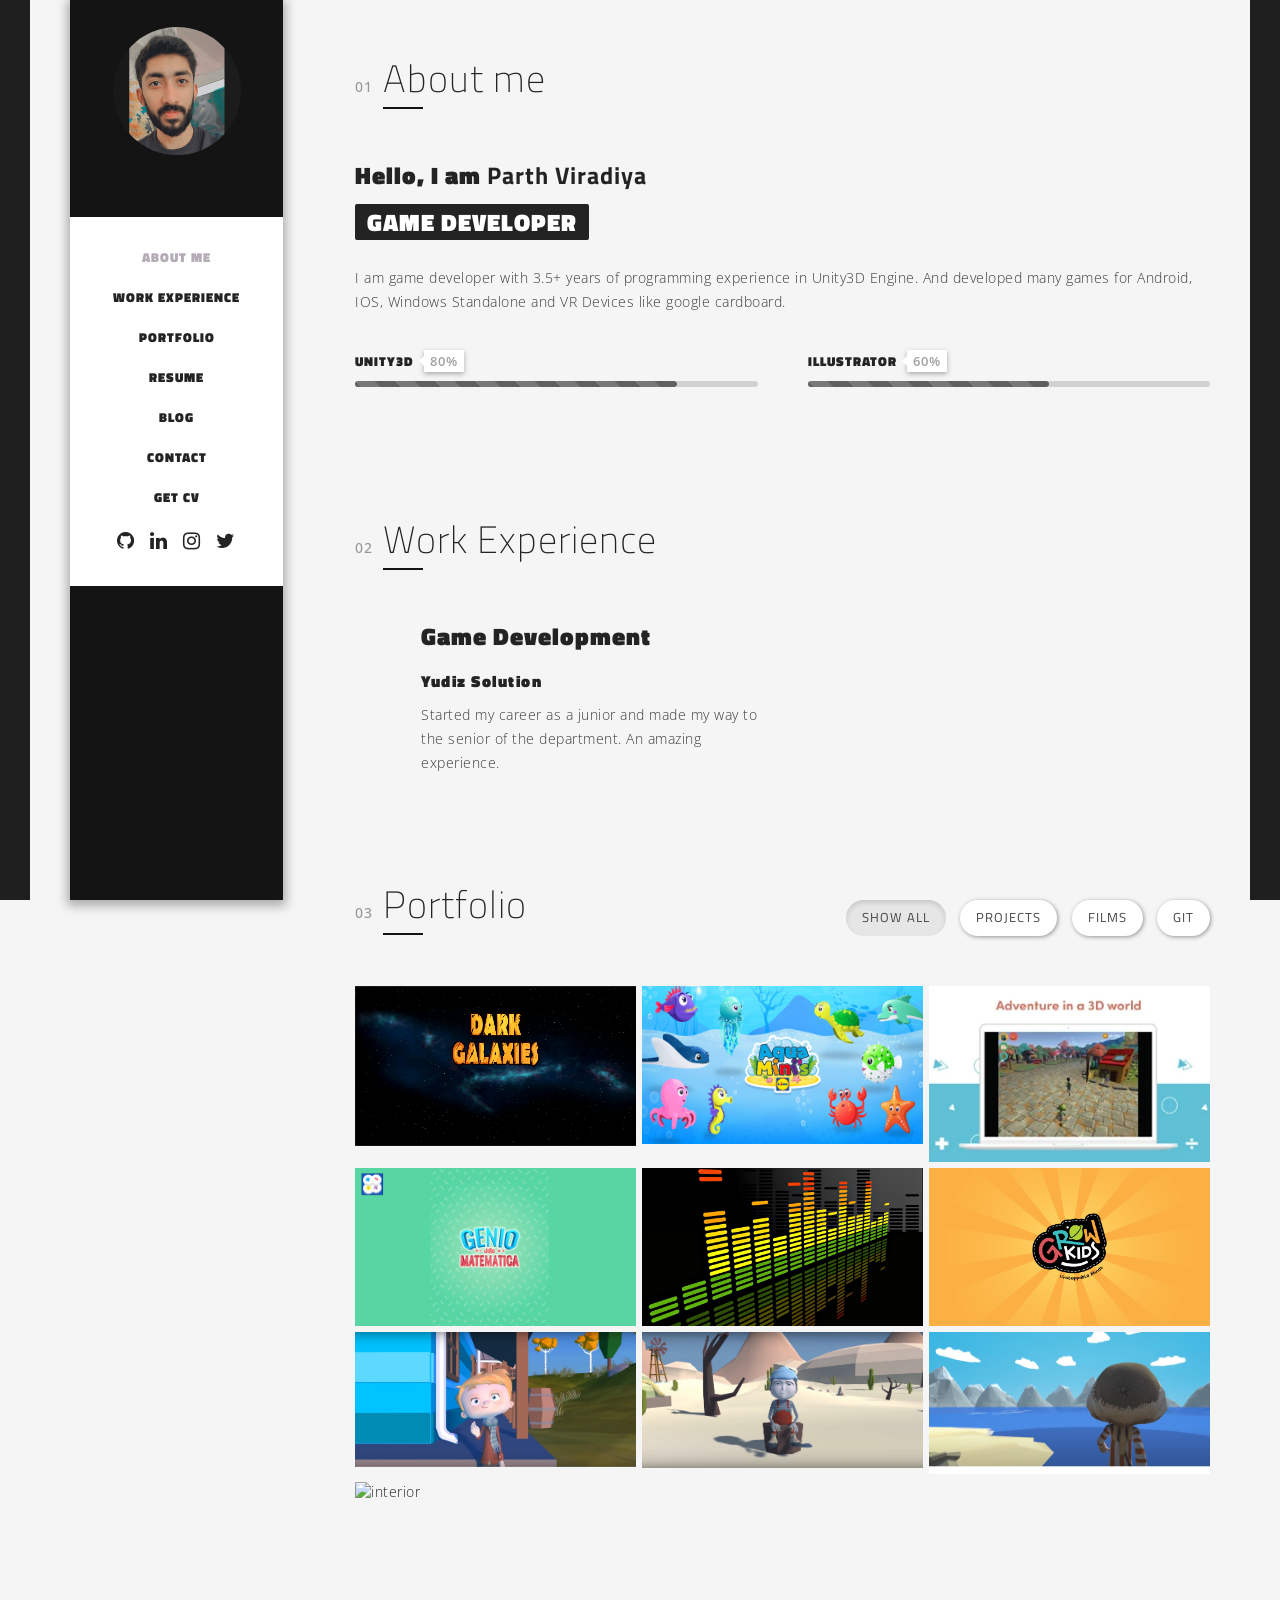
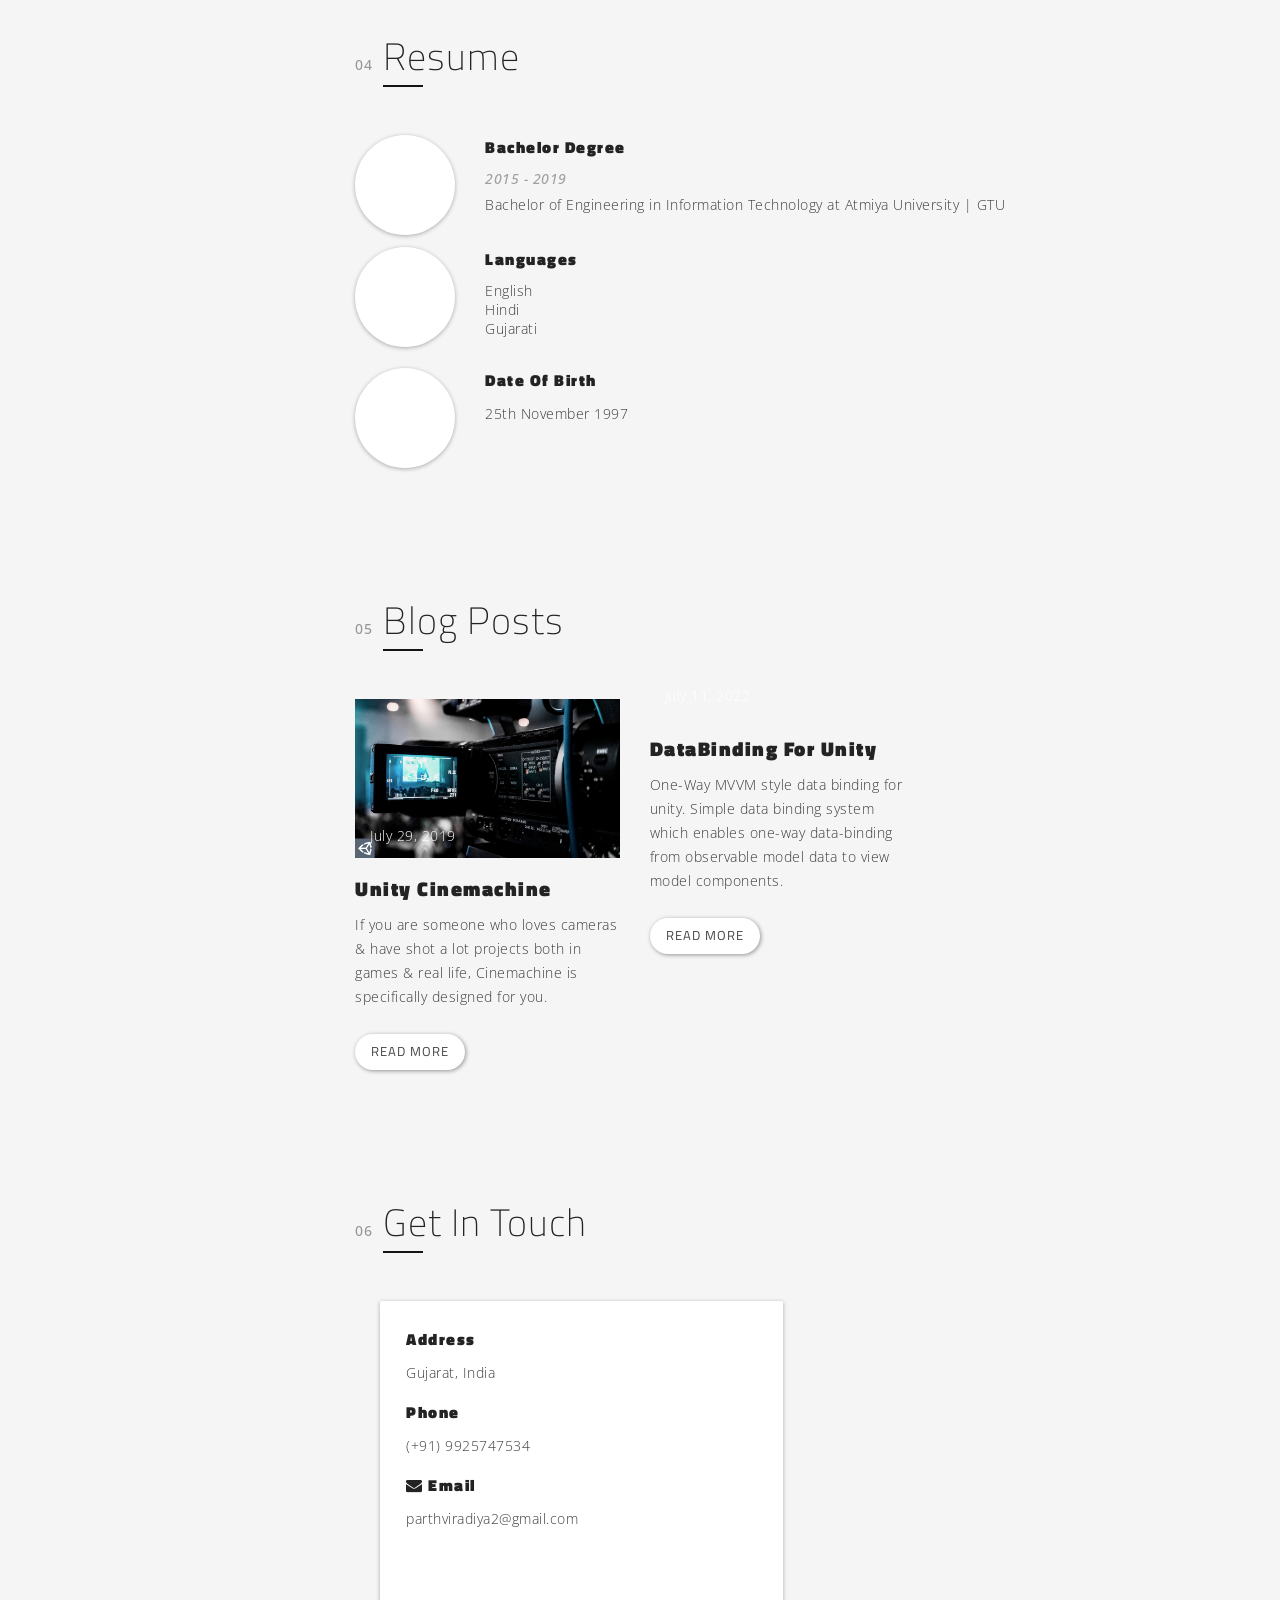
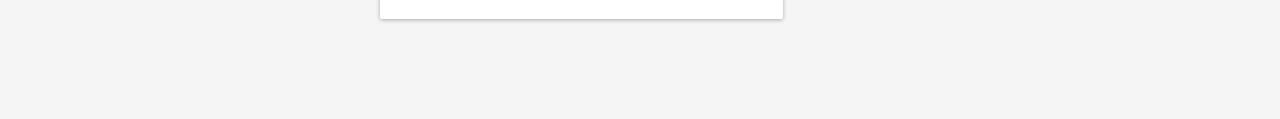
==== index.html @ 9646d876 "Added blog and portfolio" ====
<!DOCTYPE html>
<html lang="en" class="no-js">

<head>
    <meta charset="utf-8">
    <meta name="description" content="">
    <meta name="keywords" content="">
    <meta name="author" content="">
    <meta http-equiv="X-UA-Compatible" content="IE=edge">
    <meta name="viewport" content="width=device-width, initial-scale=1, maximum-scale=1, user-scalable=no">
    <title>Parth Viradiya</title>
    <!-- Favicon -->
    <link rel="shortcut icon" href="images/favicon.png">
    <!-- ##### STYLESHEETS ##### -->
    <!-- Bootstrap -->
    <link href="css/bootstrap.min.css" rel="stylesheet">
    <!-- Owl Carousel -->
    <link href="css/owl.carousel.css" rel="stylesheet">
    <link href="css/owl.theme.default.css" rel="stylesheet">
    <!-- Magnific popup -->
    <link href="css/magnific-popup.min.css" rel="stylesheet">
    <!-- Icons Fonts -->
    <link href="icons-fonts/style.css" rel="stylesheet">
    <!-- Main styles -->
    <link href="css/styles.min.css" rel="stylesheet">
    <!-- Responsive styles -->
    <link href="css/responsive.min.css" rel="stylesheet">
    <!-- Preloader -->
    <link href="css/preloader.min.css" rel="stylesheet">
    <!-- Font Awesome Icons -->
    <!-- <link href="font-awesome/css/font-awesome.min.css" rel="stylesheet"> -->
    <script src="https://kit.fontawesome.com/52221fdb36.js" crossorigin="anonymous"></script>
    <!-- Google Fonts -->
    <link rel="stylesheet" href="https://maxcdn.bootstrapcdn.com/font-awesome/4.6.1/css/font-awesome.min.css">
    <link
        href='https://fonts.googleapis.com/css?family=Titillium+Web:400,200,200italic,300,300italic,400italic,600,600italic,700'
        rel='stylesheet' type='text/css'>
    <link
        href='https://fonts.googleapis.com/css?family=Open+Sans:400,300,300italic,400italic,600,600italic,700,800,700italic'
        rel='stylesheet' type='text/css'>

    <!-- Global site tag (gtag.js) - Google Analytics -->
    <script async src="https://www.googletagmanager.com/gtag/js?id=G-ZW6GBGNZ03"></script>
    <script>
    window.dataLayer = window.dataLayer || [];
    function gtag(){dataLayer.push(arguments);}
    gtag('js', new Date());
    gtag('config', 'G-ZW6GBGNZ03');
    </script>    
</head>

<body>
    <!-- Preloader -->
   <div class="preloader">
        <div class="gooey">
            <span class="dot"></span>
            <div class="dots">
              <span></span>
              <span></span>
              <span></span>
            </div>
        </div>
        <!-- <span class="loader"> -->
            <!-- <span class="loader-inner"></span> -->
        <!-- </span> -->
    </div>
    <!-- end Preloader -->

    <div class="right-br"></div>

    <div class="left-br"></div>

    <!-- <div class="fixed-left-contact"> -->
    <!-- </div>-->
    <!-- Sidebar -->
    <div class="container">
        <div class="row">
            <div class="col-xs-12 col-sm-2 sidebar">
                <div class="col-sm-2 sidebarWrapper">
                    <!-- Avatar -->
                    <img class="user-pic" src="images/resume.jpg" alt="">
                    <div class="signature">
                        <!-- <img class="img-responsive" alt="signature" src="images/signature.png"> -->
                    </div>

                    <!-- Menu -->
                    <div class="menu">
                        <div class="toggle-btn">
                            <span class="lines"></span>
                        </div>
                        <ul class="nav">
                            <li class="active">
                                <a href="#about">About me</a>
                            </li>
                            <li>
                                <a href="#services">Work Experience</a>
                            </li>
                            <li>
                                <a href="#portfolio">Portfolio</a>
                            </li>
                            <li>
                                <a href="#resume">Resume</a>
                            </li>
                            <li>
                                <a href="#blog">Blog</a>
                            </li>
                            <li>
                                <a href="#contact">Contact</a>
                            </li>
                            <li>
                                <a href="files/ParthViradiyaCV.pdf" target="_blank">Get cv</a>
                            </li>
                            <div class="sosialbar signature">
                                <a href="https://github.com/Parthviradiya" target="_blank"><i class="fa fa-github"></i></a>
                                <a href="https://www.linkedin.com/in/parth-viradiya-a70443118"  target="_blank"><i class="fa fa-linkedin"></i></a>
                                <a href="https://www.instagram.com/parth.viradiya"  target="_blank"><i class="fa fa-instagram"></i></a>
                                <a href="https://twitter.com/parthviradiya2"  target="_blank"><i class="fa fa-twitter"></i></a>
                            </div>
                        </ul>
                    </div><!-- end Menu -->
                </div>
            </div>
        </div><!-- end row -->

    </div><!-- end container -->
    <!-- end Sidebar -->

    <!-- About section -->
    <section id="about">
        <div class="about-background">
            <div class="container">
                <div class="row">
                    <div class="col-xs-12 col-sm-9 col-sm-offset-3 aboutWrapper">
                        <!-- Section Title -->
                        <!-- <div class="nav-extra hidden-xs"> -->
                        <!-- Button Contact Modal -->
                        <!-- <a data-target="#callmeModal" data-toggle="modal" href="#" class="btn btn-default"> -->
                        <!-- <span aria-hidden="true" class="icon_phone"></span> -->
                        <!-- </a> -->
                        <!-- Button 'Hire me' -->
                        <!-- <a href="#contact" class="btn btn-info">Hire me now</a> -->
                        <!-- </div> -->
                        <div class="section-title">
                            <h2><span>01</span>About me</h2>
                        </div><!-- end Section Title -->
                        <h1>Hello, I am <strong>Parth Viradiya</strong> <br><span class="bg-color">Game
                                Developer</span></h1>
                        <p>I am game developer with 3.5+ years of programming experience in Unity3D Engine.
                            And developed many games for Android, IOS, Windows Standalone and VR Devices like
                            google
                            cardboard. </p>

                        <div class="skills">
                            <!-- Skill 1 -->
                            <div class="skill-outer">
                                <h4>Unity3D<span>80%</span></h4>
                                <div class="progress progress-striped active">
                                    <div class="progress-bar" role="progressbar" aria-valuenow="100" aria-valuemin="0"
                                        aria-valuemax="100" style="width: 80%;">
                                    </div>
                                </div>
                            </div>
                            <!-- Skill 2 -->
                            <div class="skill-outer">
                                <h4>Illustrator<span>60%</span></h4>
                                <div class="progress progress-striped active">
                                    <div class="progress-bar" role="progressbar" aria-valuenow="90" aria-valuemin="0"
                                        aria-valuemax="100" style="width: 60%;">
                                    </div>
                                </div>
                            </div>
                            <!-- End Skill -->
                        </div>
                    </div>
                </div><!-- end row -->
            </div><!-- end container -->
        </div>
    </section>
    <!-- end About section -->

    <!-- Services section -->
    <section id="services">
        <div class="services-background">
            <div class="container">
                <div class="row">
                    <div class="col-xs-12 col-sm-9 col-sm-offset-3 servicesWrapper">
                        <!-- Section Title -->
                        <div class="section-title">
                            <h2><span>02</span>Work Experience</h2>
                        </div><!-- end Section Title -->
                        <!-- Service box 1 -->
                        <div class="service-box">
                            <div>
                                <a href="#"><i class="fab fa-unity"></i></a>
                            </div>
                            <div>
                                <h1>Game Development</h1>
                                <h3><a href="https://www.yudiz.com/">
                                        <p>Yudiz Solution</p>
                                    </a>
                                </h3>
                                <p>Started my career as a junior and made my way to the senior of the
                                    department. An amazing experience.</p>
                            </div>
                        </div>
                    </div>
                    <!-- end Service box 4 -->
                </div>
            </div><!-- end row -->
        </div><!-- end container -->
        </div>
    </section>
    <!-- end Services section -->

    <!-- Portfolio section -->
    <section id="portfolio">
        <div class="portfolio-background">
            <div class="container">
                <div class="row">
                    <div class="col-xs-12 col-sm-9 col-sm-offset-3 portfolioWrapper">
                        <!-- Section Title -->
                        <div class="section-title">
                            <h2 class="pull-left"><span>03</span>Portfolio</h2>
                            <div class="portfolio-filter pull-right">
                                <ul>
                                    <li class="btn btn-default filter active" data-filter="all">Show All</li>
                                    <li class="btn btn-default filter" data-filter=".projects">Projects</li>
                                    <li class="btn btn-default filter" data-filter=".films">Films</li>
                                    <li class="btn btn-default filter" data-filter=".github">Git</li>
                                </ul>
                            </div>
                        </div><!-- end Section Title -->
                        <div class="row">
                            <div id="mix-container">
                                
                                <!--Darkgalaxies START-->
                                <div class="col-xs-12 col-sm-4 mix projects">
                                    <div class="imageWrapper">
                                        <a class="lightbox" href="#popup-8">
                                            <img src="images/Darkgalaxaies.png" alt=""><!-- Image 2 source -->
                                            <div class="imageHover">
                                                <div>
                                                    <h3>Darkgalaxies</h3>
                                                    <span>WebGL | Multiplayer</span>
                                                </div>
                                            </div>
                                        </a>
                                        <!-- popup content -->
                                        <div id="popup-8" class="mfp-hide popup-box">
                                            <img src="images/Darkgalaxaies.png" alt=""><!-- Image 2 source -->
                                            <div>
                                                <h3>Darkgalaxies</h3>
                                                <p>In the year 2028, after much turmoil and strife humanity finally attained world unity. After an unprecedented age of global rebellion humanity managed to look past the scars of the past and move onto greater things. By the year 2032, humans completed their first space station. It was a huge achievement from every nation on earth who finally realised what could be achieved when everyone worked together in the pursuit of bettering the species. By the year 2036 humanity was now moving beyond the planet earth and sailing the stars.
                                                    Stewards of exploration, humanity soon began to come into contact with several species of life. They learned and traded knowledge and grew even more with the knowledge they had gained from many varied other alien species.
                                                    As the humans ventured further to the outer reaches of space it soon became apparent that they needed to colonise more planets so live and exists beyond the constraints of Earth.
                                                    They soon found out that they were not the only species trying to populate new home worlds and found themselves in conflict with other races.
                                                </p>
                                                    <div class="box">
                                                        <a class="btn btn-default" href="https://darkgalaxies.io/"
                                                            target="_blank">
                                                            <i class="fa-brands fa-html5"></i>
                                                        </a>
                                                    </div>
                                            </div>
                                        </div>
                                        <!-- end popup content -->
                                    </div>
                                </div>
                                <!--Darkgalaxies END-->
                                <!-- Aquamini Start -->
                                <div class="col-xs-12 col-sm-4 mix projects">
                                    <div class="imageWrapper">
                                        <a class="lightbox" href="#popup-1">
                                            <img src="images/Aqyamini.jpg" alt=""><!-- Image 1 source -->
                                            <div class="imageHover">
                                                <div>
                                                    <h3>Lidl Aquamini</h3>
                                                    <span>Android | iOS</span>
                                                </div>
                                            </div>
                                        </a>
                                        <!-- popup content -->
                                        <div id="popup-1" class="mfp-hide popup-box">
                                            <img src="images/Aqyamini.jpg" alt=""><!-- Image 1 source -->
                                            <div>
                                                <h3>Lidl Aquamini</h3>
                                                <p>A fun way to teach children about the cleanliness of our Oceans so
                                                    the Aquatic animals can live freely.</p>
                                                    <div class="box">
                                                        <a class="btn btn-default"  href="https://apps.apple.com/nl/app/lidl-aquamini/id1491468845"
                                                            target="_blank">
                                                            <i class="fab fa-app-store-ios"></i>
                                                        </a>
                                                        <a class="btn btn-default" href="https://play.google.com/store/apps/details?id=com.lidl.aquamini&hl=en_IN"
                                                            target="_blank">
                                                            <i class="fab fa-google-play"></i>
                                                        </a>
                                                    </div>
                                            </div>
                                        </div>
                                        <!-- end popup content -->
                                    </div>
                                </div>
                                <!-- Aquamini End -->
                                <!--Problemscape START-->
                                <div class="col-xs-12 col-sm-4 mix projects">
                                    <div class="imageWrapper">
                                        <a class="lightbox" href="#popup-7">
                                            <img src="images/problemscape.webp" alt=""><!-- Image 2 source -->
                                            <div class="imageHover">
                                                <div>
                                                    <h3>ProblemScape</h3>
                                                    <span>iOS</span>
                                                </div>
                                            </div>
                                        </a>
                                        <!-- popup content -->
                                        <div id="popup-7" class="mfp-hide popup-box">
                                            <img src="images/problemscape.webp" alt=""><!-- Image 2 source -->
                                            <div>
                                                <h3>ProblemScape</h3>
                                                <p>A problem-based learning game that puts a spotlight on applications of algebra and makes math meaningful!
                                                </p>
                                                    <div class="box">
                                                        <a class="btn btn-default" href="https://apps.apple.com/us/app/problemscape/id1456312892"
                                                            target="_blank">
                                                            <i class="fab fa-app-store-ios"></i>
                                                        </a>
                                                        <a class="btn btn-default" href="https://roundedlearning.com"
                                                            target="_blank">
                                                            <i class="fa-solid fa-globe"></i>
                                                        </a>
                                                    </div>
                                            </div>
                                        </div>
                                        <!-- end popup content -->
                                    </div>
                                </div>
                                <!--Problemscape END-->
                                <!--Genio Start-->
                                <div class="col-xs-12 col-sm-4 mix projects">
                                    <div class="imageWrapper">
                                        <a class="lightbox" href="#popup-2">
                                            <img src="images/genio.jpg" alt=""><!-- Image 2 source -->
                                            <div class="imageHover">
                                                <div>
                                                    <h3>Geniodella Matematica</h3>
                                                    <span>Android | iOS</span>
                                                </div>
                                            </div>
                                        </a>
                                        <!-- popup content -->
                                        <div id="popup-2" class="mfp-hide popup-box">
                                            <img src="images/genio.jpg" alt=""><!-- Image 2 source -->
                                            <div>
                                                <h3>Geniodella Matematica</h3>
                                                <p>Test your math skill and accuracy with this game, this game is for
                                                    everyone who would like to train and maintain the basic processes of
                                                    arithmetic.</p>
                                                    <div class="box">

                                                        <a class="btn btn-default" href="https://apps.apple.com/in/app/genio-della-matematica/id1473940638"
                                                            target="_blank">
                                                            <i class="fab fa-app-store-ios"></i>
                                                        </a>
                                                        <a class="btn btn-default" href="https://play.google.com/store/apps/details?id=com.game.dellamatematica"
                                                            target="_blank">
                                                            <i class="fab fa-google-play"></i>
                                                        </a>
                                                    </div>
                                            </div>
                                        </div>
                                        <!-- end popup content -->
                                    </div>
                                </div>
                                <!--Genio End-->
                                
                                <!-- Image 3 -->
                                <div class="col-xs-12 col-sm-4 mix github">
                                    <div class="imageWrapper">
                                        <a class="lightbox" href="#popup-3">
                                            <img src="images/audio.jpg" alt=""><!-- Image 2 source -->
                                            <div class="imageHover">
                                                <div>
                                                    <h3>Audio Manager</h3>
                                                    <span>Unity3d</span>
                                                </div>
                                            </div>
                                        </a>
                                        <!-- popup content -->
                                        <div id="popup-3" class="mfp-hide popup-box">
                                            <img src="images/audio.jpg" alt=""><!-- Image 2 source -->
                                            <div>
                                                <h3>Audio Manager</h3>
                                                <p>A simple AudioManager that helps you to make easy way to manage all the sound and effects in your game.</p>
                                                <div class="box">
                                                <a class="btn btn-default" href="https://github.com/Parthviradiya/AudioManager-Master.git"
                                                            target="_blank">
                                                            <i class="fab fa-github"></i>
                                                        </a>
                                                </div>
                                            </div>
                                        </div>
                                        <!-- end popup content -->
                                    </div>
                                </div>
                                <!--GROW START-->
                                <div class="col-xs-12 col-sm-4 mix projects">
                                    <div class="imageWrapper">
                                        <a class="lightbox" href="#popup-4">
                                            <img src="images/growkids.png" alt=""><!-- Image 2 source -->
                                            <div class="imageHover">
                                                <div>
                                                    <h3>Grow Kids Pre Learning App</h3>
                                                    <span>Android</span>
                                                </div>
                                            </div>
                                        </a>
                                        <!-- popup content -->
                                        <div id="popup-4" class="mfp-hide popup-box">
                                            <img src="images/growkids.png" alt=""><!-- Image 2 source -->
                                            <div>
                                                <h3>Grow Kids Pre Learning App</h3>
                                                <p>Kids little mind are like sponges that are thirsty for knowledge.
                                                     Give them the tools they need to grow. Preschool & Kindergarten learning is useful for kids of all age groups in different region.</p>
                                                    <div class="box">
                                                        <a class="btn btn-default" href="https://play.google.com/store/apps/details?id=com.theingenious.growkids"
                                                            target="_blank">
                                                            <i class="fab fa-google-play"></i>
                                                        </a>
                                                    </div>
                                            </div>
                                        </div>
                                        <!-- end popup content -->
                                    </div>
                                </div>
                                <!--GROW END-->
                                
                                <!--START -->
                                 <!--Film 1-->
                                <div class="col-xs-12 col-sm-4 mix films">
                                    <div class="imageWrapper">
                                        <a class="lightbox" href="#popup-5">
                                            <img src="images/film1.jpg" alt=""><!-- Image 2 source -->
                                            <div class="imageHover">
                                                <div>
                                                    <h3>Nature Short Film</h3>
                                                    <span>Unity | Cinemachine</span>
                                                </div>
                                            </div>
                                        </a>
                                        <!-- popup content -->
                                        <div id="popup-5" class="mfp-hide popup-box">
                                            <img src="images/film1.jpg" alt=""><!-- Image 2 source -->
                                            <div>
                                                <h3>Nature Short Film</h3>
                                                <p>I have created this short flim using unity cinamachine.</p>
                                                    <div class="box">
                                                        <a class="btn btn-default" href="https://youtu.be/Y7n6IX7hChE"
                                                            target="_blank">
                                                            <i class="fab fa-youtube"></i>
                                                        </a>
                                                    </div>
                                            </div>
                                        </div>
                                        <!-- end popup content -->
                                    </div>
                                </div>
                                <!--Film 1 END-->
                                <!--Film 2 START-->
                                <div class="col-xs-12 col-sm-4 mix films">
                                    <div class="imageWrapper">
                                        <a class="lightbox" href="#popup-6">
                                            <img src="images/film2.jpg" alt=""><!-- Image 2 source -->
                                            <div class="imageHover">
                                                <div>
                                                    <h3>Desert Short Film</h3>
                                                    <span>Unity | Cinemachine</span>
                                                </div>
                                            </div>
                                        </a>
                                        <!-- popup content -->
                                        <div id="popup-6" class="mfp-hide popup-box">
                                            <img src="images/film2.jpg" alt=""><!-- Image 2 source -->
                                            <div>
                                                <h3>Desert Short Film</h3>
                                                <p>I have created this short flim using unity cinamachine.</p>
                                                    <div class="box">
                                                        <a class="btn btn-default" href="https://youtu.be/i_HEkorMywQ"
                                                            target="_blank">
                                                            <i class="fab fa-youtube"></i>
                                                        </a>
                                                    </div>
                                            </div>
                                        </div>
                                        <!-- end popup content -->
                                    </div>
                                </div>
                                <!--Film 2 END-->
                                
                                <!--Film 3 START-->
                                <div class="col-xs-12 col-sm-4 mix films">
                                    <div class="imageWrapper">
                                        <a class="lightbox" href="#popup-9">
                                            <img src="images/thumbnail.png" alt=""><!-- Image 2 source -->
                                            <div class="imageHover">
                                                <div>
                                                    <h3>Beach Short Film</h3>
                                                    <span>Unity | Cinemachine</span>
                                                </div>
                                            </div>
                                        </a>
                                        <!-- popup content -->
                                        <div id="popup-9" class="mfp-hide popup-box">
                                            <img src="images/thumbnail.png" alt=""><!-- Image 2 source -->
                                            <div>
                                                <h3>Beach Short Film</h3>
                                                <p>I have created this short flim using unity cinamachine.</p>
                                                    <div class="box">
                                                        <a class="btn btn-default" href="https://www.youtube.com/watch?v=Yf__PEaSRLc"
                                                            target="_blank">
                                                            <i class="fab fa-youtube"></i>
                                                        </a>
                                                    </div>
                                            </div>
                                        </div>
                                        <!-- end popup content -->
                                    </div>
                                </div>
                                <!--Film 3 END-->
                                <!--Film 4 START-->
                                <div class="col-xs-12 col-sm-4 mix films">
                                    <div class="imageWrapper">
                                        <a class="lightbox" href="#popup-11">
                                            <img src="https://i3.ytimg.com/vi/yMK_HxHjpkU/maxresdefault.jpg" alt="interior">
                                            <div class="imageHover">
                                                <div>
                                                    <h3>INTERIOR LIGHTING</h3>
                                                    <span>Unity3D | lighting | Cinemachine</span>
                                                </div>
                                            </div>
                                        </a>
                                        <!-- popup content -->
                                        <div id="popup-11" class="mfp-hide popup-box">
                                            <img src="https://i3.ytimg.com/vi/yMK_HxHjpkU/maxresdefault.jpg" alt="interior">
                                            <div>
                                                <h3>INTERIOR LIGHTING</h3>
                                                <p>Turn horrable interior scene into realistic using lightmaping in Unity3D</p>
                                                    <div class="box">
                                                        <a class="btn btn-default" href="https://youtu.be/yMK_HxHjpkU"
                                                            target="_blank">
                                                            <i class="fab fa-youtube"></i>
                                                        </a>
                                                    </div>
                                            </div>
                                        </div>
                                        <!-- end popup content -->
                                    </div>
                                </div>
                                <!--Film 4 END-->
                                <!--LUDO AR 4 START-->
                                <div class="col-xs-12 col-sm-4 mix projects">
                                    <div class="imageWrapper">
                                        <a class="lightbox" href="#popup-10">
                                            <img src="https://images.unsplash.com/photo-1626379953822-baec19c3accd?ixlib=rb-1.2.1&ixid=MnwxMjA3fDB8MHxwaG90by1wYWdlfHx8fGVufDB8fHx8&auto=format&fit=crop&w=1470&q=80" alt=""><!-- Image 2 source -->
                                            <div class="imageHover">
                                                <div>
                                                    <h3>Ludo AR</h3>
                                                    <span>AR | Multiplayer</span>
                                                </div>
                                            </div>
                                        </a>
                                        <!-- popup content -->
                                        <div id="popup-10" class="mfp-hide popup-box">
                                            <img src="https://images.unsplash.com/photo-1626379953822-baec19c3accd?ixlib=rb-1.2.1&ixid=MnwxMjA3fDB8MHxwaG90by1wYWdlfHx8fGVufDB8fHx8&auto=format&fit=crop&w=1470&q=80" alt=""><!-- Image 2 source -->
                                            <div>
                                                <h3>Ludo AR</h3>
                                                <p>This is a multiplayer AR game, you can play this game with maximum four players.</p>
                                                    <div class="box">
                                                        <a class="btn btn-default" href="https://drive.google.com/file/d/1zY9gGU1FdkW8jTj2ViqwWDsUX0jX1-zL/preview" width="640" height="480" allow="autoplay"
                                                            target="_blank">
                                                            <i class="fab fa-youtube"></i>
                                                        </a>
                                                    </div>
                                            </div>
                                        </div>
                                        <!-- end popup content -->
                                    </div>
                                </div>
                                <!--LUDO AR END-->
                                <!--Data Bind 4 START-->
                                <div class="col-xs-12 col-sm-4 mix github">
                                    <div class="imageWrapper">
                                        <a class="lightbox" href="#popup-13">
                                            <img src="https://images.unsplash.com/photo-1531403009284-440f080d1e12?ixlib=rb-1.2.1&ixid=MnwxMjA3fDB8MHxwaG90by1wYWdlfHx8fGVufDB8fHx8&auto=format&fit=crop&w=1470&q=80" alt=""><!-- Image 2 source -->
                                            <div class="imageHover">
                                                <div>
                                                    <h3>DataBinding For Unity</h3>
                                                    <span>Unity</span>
                                                </div>
                                            </div>
                                        </a>
                                        <!-- popup content -->
                                        <div id="popup-13" class="mfp-hide popup-box">
                                            <img src="https://images.unsplash.com/photo-1531403009284-440f080d1e12?ixlib=rb-1.2.1&ixid=MnwxMjA3fDB8MHxwaG90by1wYWdlfHx8fGVufDB8fHx8&auto=format&fit=crop&w=1470&q=80" alt=""><!-- Image 2 source -->
                                            <div>
                                                <h3>DataBinding For Unity</h3>
                                                <p>One-Way MVVM style data binding for unity. Simple data binding system which enables one-way data-binding from observable model data to view model components.</p>
                                                    <div class="box">
                                                        <a class="btn btn-default" href="https://github.com/Parthviradiya/DataBindingForUnity" width="640" height="480" allow="autoplay"
                                                            target="_blank">
                                                            <i class="fab fa-github"></i>
                                                        </a>
                                                    </div>
                                            </div>
                                        </div>
                                        <!-- end popup content -->
                                    </div>
                                </div>
                                <!--Data Bind END-->
                            </div>
                        </div>
                    </div>
                </div>
            </div>
        </div><!-- end Inner row -->
        </div>
        </div><!-- end row -->
        </div><!-- end container -->
        </div>
    </section>
    <!-- end Portfolio section -->

    <!-- Resume section -->
    <section id="resume">
        <div class="resume-background">
            <div class="container">
                <div class="row">
                    <div class="col-xs-12 col-sm-9 col-sm-offset-3 resumeWrapper">
                        <!-- Section Title -->
                        <div class="section-title">
                            <h2><span>04</span>Resume</h2>
                        </div><!-- end Section Title -->
                        <!-- Resume box 1 -->
                        <div class="resume-box">
                            <div>
                                <i class="fas fa-university"></i>
                            </div>
                            <div>
                                <h3>Bachelor Degree</h3>
                                <span>2015 - 2019</span>
                                <p>Bachelor of Engineering in Information Technology at Atmiya University | GTU</p>
                            </div>
                        </div>
                        <div class="resume-box">
                            <div>
                                <i class="fas fa-language"></i>
                            </div>
                            <div>
                                <h3>Languages</h3>
                                <ul>
                                    <li>English</li>
                                    <li>Hindi</li>
                                    <li>Gujarati</li>
                                </ul>
                            </div>
                        </div>
                        <div class="resume-box">
                            <div>
                                <i class="fas fa-birthday-cake"></i>
                            </div>
                            <div>
                                <h3>Date Of Birth</h3>
                                <p>25th November 1997</p>
                            </div>
                        </div>
                        <!-- end Resume box -->
                    </div>
                </div><!-- end row -->
            </div><!-- end container -->
        </div>
    </section>
    <!-- end Resume section -->

    <!-- Blog section -->
    <section id="blog">
        <div class="blog-background">
            <div class="container">
                <div class="row">
                    <div class="col-xs-12 col-sm-9 col-sm-offset-3 blogWrapper">
                        <!-- Section Title -->
                        <div class="section-title">
                            <h2><span>05</span>Blog Posts</h2>
                        </div><!-- end Section Title -->
                        <div class="blog-post row">
                            <!-- Blog Post 1 -->
                            <div class="col-sm-4">
                                <div class="blog-img">
                                    <img src="images/blog1.png" alt="">
                                    <span class="card-title post-ver-date"><span class="icon_calendar"
                                            aria-hidden="true"></span> July 29, 2019</span>
                                </div>
                                <div class="blog-dis">
                                    <h3>Unity Cinemachine</h3>
                                    <p>If you are someone who loves cameras & have shot a lot projects both in games &
                                        real life, Cinemachine is specifically
                                        designed for you.</p>
                                    <a class="btn btn-default"
                                        href="https://blog.yudiz.com/unity-cinemachine-a-complete-self-guide/"
                                        target="_blank">Read More
                                    </a>
                                </div>
                            </div>
                            <!-- end Blog Post 1 -->
                            <!-- Start Blog Post 2 -->
                            <div class="col-sm-4">
                                <div class="blog-img">
                                    <img src="https://images.unsplash.com/photo-1504164996022-09080787b6b3?ixlib=rb-1.2.1&ixid=MnwxMjA3fDB8MHxwaG90by1wYWdlfHx8fGVufDB8fHx8&auto=format&fit=crop&w=1470&q=80" alt="">
                                    <span class="card-title post-ver-date"><span class="icon_calendar"
                                            aria-hidden="true"></span> July 11, 2022</span>
                                </div>
                                <div class="blog-dis">
                                    <h3>DataBinding For Unity</h3>
                                    <p>One-Way MVVM style data binding for unity. Simple data binding system which enables one-way data-binding from observable model data to view model components.</p>
                                    <a class="btn btn-default"
                                        href="https://parthviradiya.blogspot.com/2022/07/data-binding-for-unity.html"
                                        target="_blank">Read More
                                    </a>
                                </div>
                            </div>
                            <!-- end Blog Post 2 -->
                        </div>
                    </div><!-- end row -->
                </div><!-- end container -->
            </div>
    </section>
    <!-- end Blog section -->


    <!-- Contact section -->
    <section id="contact">
        <div class="contact-background">
            <div class="container">
                <div class="row">
                    <div class="col-xs-12 col-sm-9 col-sm-offset-3 contactWrapper">
                        <!-- Section Title -->
                        <div class="section-title">
                            <h2><span>06</span>Get In Touch</h2>
                        </div><!-- end Section Title -->
                        <div class="row">
                            <div class="col-xs-12 col-sm-6 contact-info">
                                <div class="widget">
                                    <ul>
                                        <li>
                                            <h3><span class="fas fa-map-marker-alt" aria-hidden="true"></span> Address
                                            </h3>
                                            <p>Gujarat, India </p>
                                        </li>
                                        <li>
                                            <h3><span class="fas fa-phone-alt" aria-hidden="true"></span> Phone
                                            </h3>
                                            <p>(+91) 9925747534</p>
                                        </li>
                                        <li>
                                            <h3><span class="fa fa-envelope" aria-hidden="true"></span> Email</h3>
                                            <p>parthviradiya2@gmail.com</p>
                                        </li>
                                    </ul>
                                </div>
                            </div>
                        </div><!-- end Inner row -->
                    </div>
                </div><!-- end row -->
            </div><!-- end container -->
        </div>
    </section>
    <div class="contact-background"></div>
    <!-- end Contact section -->

    <!-- Footer -->
    <!-- <footer class="copyright">
        <div class="container">
            <div class="row">
                <div class="col-xs-12 col-sm-9 col-sm-offset-3 footer-background">
                    <div class="row">
                        <div class="col-sm-6 text-left">
                            Copyright &copy; Parth Viradiya
                        </div>
                        <div class="col-sm-6 text-right">
                           
                        </div>
                    </div>

                </div>
            </div>
        </div>
    </footer> -->
    <!-- end Footer -->



    <!-- ##### JAVASCRIPTS ##### -->
    <!-- jQuery Library -->
    <script src="js/jquery.min.js"></script>
    <!-- Bootstrap js -->
    <script src="js/bootstrap.min.js"></script>
    <!-- Retina Graphics -->
    <script src="js/retina.min.js"></script>
    <!-- Magnific popup -->
    <script src="js/jquery.magnific-popup.min.js"></script>
    <!-- Theme Plugins -->
    <script src="js/theme-plugins.min.js"></script>
    <!-- Custom Scripts -->
    <script src="js/scripts.min.js"></script>
</body>

</html>
---- css/styles.min.css ----
body {
    background-color: #f5f5f5;
}
h1, h2 {
    letter-spacing: 1px;
}
h3, h4 {
    margin: 0 0 10px;
}
a{
	color:#232323;
}
a:hover{
	color:#969494;
}
.btn:focus, .btn:active:focus, .btn.active:focus, .btn.focus, .btn.focus:active, .btn.active.focus {
    outline: none;
    outline-offset: 0px;
}
.btn {
    border-radius: 50px;
    font-family: Titillium Web;
}
.widget{
    background: #fff none repeat scroll 0 0;
    border-radius: 2px;
    box-shadow: 0 1px 4px rgba(0, 0, 0, 0.3);
    min-height: 318px;
    padding: 26px;
}

.nav-extra {
    float: right;
}

.greynum {
    color: rgba(0, 0, 0, 0.36);
    float: left;
    line-height: 28px
}
.sidebarWrapper {
	background: #141414;
	text-align: center;
	height: 100%;
}
.toggle-btn {
    background: #141414 none repeat scroll 0 0;
    text-align: center;
}
.submit-style:focus, .toggle-btn:focus, a, a:focus, a:hover {
    outline: 0 none;
}
.blog-post::after, .lines::after, .lines::before, .skill-outer h4 span::before, .testimonial-content h4 span::before {
    content: "";
}
.footer-background, .imageHover, .popup-box h3, .sidebarWrapper, .social-media, .toggle-btn {
    text-align: center;
}
body {
    color: #3c3c3c;
    font: 300 14px open sans,sans-serif;
    letter-spacing: 0.5px;
    overflow-x: hidden;
}
h1, h2, h3, h4, h5 {
    color: #232323;
	font-family: 'Titillium Web', sans-serif;
}
h1 {
    font: 900 24px/36px "Titillium Web",serif;
    margin: 0 0 15px;
}
h2 {
    font: 200 38px "Titillium Web",serif;
}
h3 {
    font: 900 16px "Titillium Web",serif;
    letter-spacing: 1.5px;
}
.portfolio-filter ul li, .sidebar .nav li, h4 {
    letter-spacing: 1px;
    text-transform: uppercase;
}
h4 {
    font: 900 13px "Titillium Web",serif;
}
p {
    line-height: 24px;
    margin: 0;
}
a, a:focus, a:hover {
    text-decoration: none;
}
.row, li, ul {
    margin: 0;
    padding: 0;
}
li {
    list-style-type: none;
}
.section-title {
    margin-bottom: 50px;
}
.section-title h2::after {
   background: #141414 none repeat scroll 0 0;
    content: "";
    display: table;
    height: 2px;
    left: 28px;
    position: absolute;
    width: 40px;
}
.section-title span {
    color: #969696;
    font: 500 14px open sans,sans-serif;
    padding-right: 10px;
}
.sidebar {
    padding: 0;
    position: relative;
    top: 0;
}
.sidebarWrapper {
    box-shadow: 0 3px 10px 3px rgba(0, 0, 0, 0.3);
    color: #fff;
    padding: 27px 0 0;
}

.user-pic {
    border-radius: 140px;
    width: 60%;
}
.sidebar .nav {
    padding: 20px 30px;
	background: #fff none repeat scroll 0 0;
    padding: 20px 30px;
}
.toggle-btn {
    cursor: pointer;
    height: 60px;
    line-height: 60px;
    margin: 0;
    width: 100%;
    z-index: 998;
}
.fixed {
    box-shadow: 0 3px 10px 3px rgba(0, 0, 0, 0.3);
    left: 30px;
    position: fixed;
    right: 30px;
    top: 0;
    width: auto;
}
.lines, .lines::after, .lines::before {
    background: #fff none repeat scroll 0 0;
    display: inline-block;
    height: 2px;
    width: 20px;
}
.lines {
    margin: 0;
    padding: 0;
    position: relative;
    vertical-align: middle;
}
.lines::after, .lines::before {
    left: 0;
    position: absolute;
    transition: all 0.2s linear 0s;
}
.sidebar .nav li a, .social-media ul li a {
    transition: all 0.1s linear 0s;
}
.lines::before {
    top: 5px;
}
.lines::after {
    top: -5px;
}
.toggle-close .lines {
    background: rgba(0, 0, 0, 0) none repeat scroll 0 0;
}
.toggle-close .lines::after, .toggle-close .lines::before {
    top: 0;
    transform-origin: 50% 50% 0;
}
.toggle-close .lines::before {
    transform: rotate3d(0, 0, 1, 45deg);
}
.toggle-close .lines::after {
    transform: rotate3d(0, 0, 1, -45deg);
}
.sidebar .nav li {
    font: 900 13px "Titillium Web",serif;
    padding: 10px 0;
}
.sidebar .nav li a {
    background: rgba(0, 0, 0, 0) none repeat scroll 0 0;
    color: #232323;
    display: inline-block;
    padding: 0;
    transition: all 0.1s linear 0s;
}
.sidebar .nav li a:hover, .sidebar .nav li.active a {
    color: #b4abb6;
    opacity: unset;
}

.about-background {
    margin-bottom: -50px;
    padding: 25px 0 0;
}
.aboutWrapper {
    padding: 0;
}
.signature {
    text-align: center;
	padding: 50px 0 12px;
}
.signature .img-responsive {
    margin: auto;
}
.skills {
    margin-top: 37px;
    width: 100%;
}
.skill-outer {
    margin-bottom: 50px;
}

.skill-outer h4 span {
    background: #fff none repeat scroll 0 0;
    box-shadow: 0 2px 5px rgba(0, 0, 0, 0.3);
    color: #a0a0a0;
    font: 600 13px open sans,sans-serif;
    margin-left: 10px;
    padding: 2px 6px;
    position: relative;
}
.skill-outer h4 span::before {
    right: 100%;
	top: 50%;
	border: solid transparent;
	content: " ";
	height: 0;
	width: 0;
	position: absolute;
	pointer-events: none;
	border-color: rgba(136, 183, 213, 0);
	border-right-color: #fff;
	border-width: 5px;
	margin-top: -5px;
}
.imageWrapper, .progress-bar {
    position: relative;
}
.progress, .progress-bar {
    box-shadow: none;
    height: 6px;
}
.progress {
    background: #d2d2d2 none repeat scroll 0 0;
    border-radius: 15px;
    margin: 0;
}
.progress-bar {
    background: #606060 none repeat scroll 0 0;
}
.services-background {
    margin-bottom: -30px;
    padding: 100px 0 0;
}
.servicesWrapper {
    padding: 0;
}
.service-box {
    margin-bottom: 30px;
}
.service-box div:first-child {
    float: left;
    width: 36px;
}
.service-box i {
    font-size: 36px;
}
.service-box div:last-child {
    padding-left: 66px;
}
.portfolio-background {
    padding: 100px 0 0;
}
.portfolio-background .section-title {
	display: inline-table;
	width: 100%;
}
.portfolio-background .section-title h2 {
    margin: 0;
}
.portfolioWrapper {
    padding: 0;
}
.portfolioWrapper img {
    width: 100%;
	transition: all 300ms ease-in-out 0s;
}
.portfolioWrapper .imageHover:hover {
    transform: scale(1.1);
    z-index: 999;
}
.portfolio-filter {
    margin-top: 25px;
}
.portfolio-filter ul li {
    display: inline-block;
    transition: all 0.1s linear 0s;
}
.imageHover span, .resume-box span {
    font-style: italic;
}
.portfolio-filter ul li:hover {
    border-color: #141414;
    cursor: pointer;
}
.portfolio-filter ul li.active {
    border-color: #141414;
}
#mix-container {
    margin: -3px;
}
#mix-container .mix {
    display: none;
    padding: 3px;
}
.imageHover, .imageHover div {
    position: absolute;
    width: 100%;
}
.imageHover {
    background: rgba(0, 0, 0, 0.756) none repeat scroll 0 0;
    color: #fff;
    height: 100%;
    left: 0;
    opacity: 0;
    top: 0;
    transition: all 0.3s ease-out 0s;
    visibility: hidden;
}

.imageHover div {
    top: 50%;
    transform: translate(0px, -50%);
}
.imageHover h3 {
    color: #fff;
}
.imageWrapper:hover .imageHover {
    opacity: 1;
    visibility: visible;
}
button.mfp-close {
    background: rgba(0, 0, 0, 0.5) none repeat scroll 0 0;
    color: #fff !important;
    height: 60px;
    line-height: 60px;
    opacity: 1;
    transition: all 0.1s linear 0s;
    width: 60px;
}
.blog-post a, .submit-style {
    letter-spacing: 1px;
    text-transform: uppercase;
    transition: all 0.1s linear 0s;
}
button.mfp-close:hover {
    background: rgba(0, 0, 0, 0.7) none repeat scroll 0 0;
    opacity: 1;
}
.popup-box {
    background: #fff none repeat scroll 0 0;
    margin: 0 auto;
    max-width: 640px;
    position: relative;
    width: auto;
}
.popup-box div {
    padding: 30px;
}
.popup-box img {
    width: 100%;
}
.popup-box a{
    margin: 5px auto 10px auto;
    text-align: center;
    width: 80px;
    height: 50px;
}
.popup-box i{
    text-align: center;
    font-size:30px;
    margin: 5px;
}
.box{
    text-align: center;
    padding: 0;
    margin: 0;
    height: 100px;
    margin-top: 20px;
    word-spacing: 10px;
    overflow: hidden;
}
.resume-background {
    padding: 100px 0 0;
}
.resumeWrapper {
    padding: 0;
}
.resume-box {
    margin-bottom: 30px;
}
.resume-box:last-child {
    margin: 0;
}
.resume-box div:first-child {
    background: #fff none repeat scroll 0 0;
    border-radius: 50%;
    box-shadow: 0 1px 4px rgba(0, 0, 0, 0.3);
    color: #606060;
    float: left;
    font-size: 29px;
    height: 100px;
    line-height: 100px;
    text-align: center;
    width: 100px;
}
.resume-box div:last-child {
    padding-left: 130px;
}
.resume-box span {
    color: #a0a0a0;
    display: block;
    font-weight: 500;
    padding-bottom: 5px;
}
.blog-background {
    padding: 100px 0 0;
}
.blogWrapper {
    padding: 0;
}
.blog-img {
    position: relative;
}
.post-ver-date {
    bottom: 13px;
    color: #fff;
    left: 15px;
    position: absolute;
    z-index: 9999;
}
.blog-dis > h3 {
    margin: 15px 0 9px;
}
.blog-post.row, .copyright .row {
    margin-left: -15px !important;
    margin-right: -15px !important;
}
.blog-post {
    margin-bottom: 50px;
}
.blog-post:last-child {
    margin: 0;
}
.blog-post img {
    width: 100%;
}
.blog-post h3 {
    font-size: 20px;
}
.blog-post a {
    margin-top: 25px;
    transition: all 0.1s linear 0s;
}
.blog-post a:focus, .blog-post a:hover {
    border-color: #141414;
}
.testimonial-background {
    padding: 100px 0 0;
}
.testimonialWrapper {
    padding: 0;
}

.testimonial-author {
    margin: 0 0 20px;
    overflow: hidden;
    width: 100%;
}
.testimonial-content p {
    font-style: italic;
}
.testimonial-content h4 {
    margin: 10px 0 0;
}
.testimonial {
    margin: 0 0 30px;
    padding-right: 30px;
}
.testimonial .testimonial_photo {
    border-radius: 50%;
    float: left;
    height: 70px;
    margin: 0;
    width: 70px;
}
.testimonial .testimonial_content {
    background-color: rgb(255, 255, 255);
    border: 1px solid rgb(232, 232, 232);
    border-radius: 23px;
    padding: 13px 19px 15px 60px;
    position: relative;
}
.testimonial .testimonial_content p {
    margin: 9px 0;
}
.testimonial .testimonial_content_inner::before {
    color: rgb(170, 170, 170);
    content: "“";
    font-size: 82px;
    left: 21px;
    position: absolute;
    top: -12px;
}
.testimonial .testimonial_author {
    padding: 22px 0 0 13px;
}
.testimonial h3.testimonial_name {
    font-size: 22px;
    font-weight: 600;
    letter-spacing: 0;
    line-height: 20px;
    margin: 17px 0 0;
}
.testimonial .testimonial_position {
    font-size: 11px;
    margin: -1px 0 0;
}
.testimonial h3.testimonial_name, .testimonial .testimonial_position {
    margin-left: 81px;
}
.testimonial .testimonial_content::after, .testimonial .testimonial_content::before {
    border: medium solid rgba(0, 0, 0, 0);
    content: " ";
    height: 0;
    pointer-events: none;
    position: absolute;
    top: 100%;
    width: 0;
}
.testimonial .testimonial_content::after {
    border-style: solid;
    border-top: 8px solid rgb(255, 255, 255);
    border-width: 8px;
    content: "";
    left: 37px;
    position: absolute;
}
.testimonial .testimonial_content::before {
    border-style: solid;
    border-top: 10px solid rgb(232, 232, 232);
    border-width: 10px;
    content: "";
    left: 35px;
    position: absolute;
}

.submit-style, .testimonial-box .owl-theme .owl-nav {
    margin-top: 30px;
}
.testimonial-content h4 span::before {
    background: #d2d2d2 none repeat scroll 0 0;
    height: 1px;
    left: 0;
    position: absolute;
    top: 50%;
    width: 10px;
}
.testimonial-box .owl-theme .owl-dots .owl-dot span {
    background: rgba(0, 0, 0, 0) none repeat scroll 0 0;
    border: 1px solid #141414;
    margin: 0 7px;
}
.owl-theme .owl-dots .owl-dot.active span, .owl-theme .owl-dots .owl-dot:hover span, .submit-style {
    background: #141414 none repeat scroll 0 0;
}
.contact-background {
    padding: 100px 0 0;
}
.contact-form, .contact-info, .contactWrapper {
    padding: 0;
}
.input-style input, .text-style textarea {
    background: transparent none repeat scroll 0 0;
    color: #3c3c3c;
    outline: 0 none;
    padding: 11px 0;
    width: 100%;
}
.input-style div {
    margin-bottom: 20px;
}
#submit {
    margin: 15px 0 3px;
}
textarea {
    height: 120px;
}
:-moz-placeholder {
    color: #3c3c3c;
    letter-spacing: 0.5px;
}
*::-moz-placeholder {
    color: #3c3c3c;
    letter-spacing: 0.5px;
}
.submit-style {
    border: medium none;
    border-radius: 20px;
    color: #fff;
    display: inline-block;
    font: italic 900 13px "Titillium Web",serif;
    padding: 10px 25px;
    transition: all 0.1s linear 0s;
}
.submit-style:hover {
    background: #323232 none repeat scroll 0 0;
}
#error, #success {
    display: none;
    margin-top: 50px;
}
#success {
    color: #419873;
}
#error {
    color: red;
}
.google-maps {
    margin: 51px 0 0;
}
.contact-info ul li {
    margin-bottom: 15px;
}
/* .footer-background {
    
} */
.footer-background ul {
    margin-top: 30px;
}
.footer-background ul li {
    display: inline-block;
}
.footer-background ul li a {
    background: #141414 none repeat scroll 0 0;
    border-radius: 20px;
    color: #fff;
    display: inline-block;
    font: italic 900 13px "Titillium Web",serif;
    letter-spacing: 1px;
    padding: 10px 25px;
    text-transform: uppercase;
    transition: all 0.1s linear 0s;
}
.footer-background ul li a:focus, .footer-background ul li a:hover {
    background: #323232 none repeat scroll 0 0;
}

.top-br, .left-br, .bottom-br, .right-br {
    background: rgb(31, 31, 31) none repeat scroll 0 0;
    position: fixed;
    z-index: 9;
}
.right-br {
    height: 100%;
    right: 0;
    top: 0;
    width: 30px;
}

.left-br {
    height: 100%;
    left: 0;
    top: 0;
    width: 30px;
}
.fixed-left-contact {
    height: 100%;
    left: 0;
    position: fixed;
    width: 30px;
    z-index: 100;
}
.fixed-left-contact p {
    left: -46px;
    letter-spacing: 2px;
    position: absolute;
    top: 50%;
    transform: rotate(-90deg);
}
.fixed-right-socials {
	bottom: 0;
	position: fixed;
	right: 3px;
	top: 13%;
	z-index: 9;
}
.fixed-right-socials ul {
    list-style: outside none none;
    padding: 0;
}
.fixed-right-socials li {
    margin: 9px 0;
}
.bg-color {
    background: #232323 none repeat scroll 0 0;
    border-radius: 2px;
    color: #fff;
    font-weight: unset;
    line-height: 58px;
    padding: 0 12px;
    position: relative;
    text-transform: uppercase;
}

.copyright {   
    font-size: 13px;
    padding: 30px 0;
}
.red {
    color: #f00;
    display: inline-block;
    padding: 0 4px;
}
.sosialbar {
    font-size: 20px;
    word-spacing: 10px;
    color:white;
    margin-right: auto;
    margin-left: auto;
    padding-top: 10px;
}

textarea:focus, textarea.form-control:focus, input.form-control:focus, input[type="text"]:focus, input[type="password"]:focus, input[type="email"]:focus, input[type="number"]:focus, .form-control[type="text"]:focus, .form-control[type="password"]:focus, .form-control[type="email"]:focus, .form-control[type="tel"]:focus, .form-control[contenteditable]:focus {
    box-shadow: 0 -2px 0 #141414 inset;
}
---- css/responsive.min.css ----
@media only screen and (min-width: 768px) {
.sidebarWrapper {
    position: fixed;
}
.toggle-btn {
    position: absolute;
    visibility: hidden;
}
.toggle-placeholder {
    display: none;
}
.service-box, .skill-outer {
    float: left;
    width: 50%;
}
.service-box:nth-child(2n+1), .skill-outer:nth-child(2n) {
    padding-left: 25px;
}
.service-box:nth-child(2n), .skill-outer:nth-child(2n+1) {
    padding-right: 25px;
}
.portfolio-filter ul li {
    margin-right: 10px;
}
.footer-background ul li:last-child, .portfolio-filter ul li:last-child {
    margin: 0;
}
.contact-form {
    padding: 0 25px 0 0;
}
.contact-info {
    padding: 0 0 0 25px;
}
.footer-background ul li {
    margin-right: 20px;
}
}
@media only screen and (min-width: 1600px) {
.aboutWrapper, .blogWrapper, .contactWrapper, .footer-background, .portfolioWrapper, .resumeWrapper, .servicesWrapper, .testimonialWrapper {
    margin-left: 30%;
    width: 70%;
}
}
@media only screen and (min-width: 1920px) {
.aboutWrapper, .blogWrapper, .contactWrapper, .footer-background, .portfolioWrapper, .resumeWrapper, .servicesWrapper, .testimonialWrapper {
    margin-left: 35%;
    width: 65%;
}
}
@media only screen and (max-width: 767px) {
body {
    background-color: #fff;
}
.fixed-left-contact, .fixed-right-socials, .right-br, .left-br {
    display: none;
}
.container {
    padding: 0 30px;
}
.menu {
    position: relative;
}
.nav {
    background: #141414 none repeat scroll 0 0;
    box-shadow: 0 3px 10px 3px rgba(0, 0, 0, 0.3);
    left: 0;
    opacity: 0;
    position: absolute;
    top: 60px;
    transform: translateY(-10px);
    transition: all 0.3s ease-out 0s;
    visibility: hidden;
    width: 100%;
    z-index: 997;
}
.show-nav {
    opacity: 1;
    transform: translateY(0px);
    visibility: visible;
}
.stickyNav {
    left: 30px;
    position: fixed;
    right: 30px;
    width: auto;
}
.about-background, .services-background, .skill-outer:last-child {
    margin: 0;
}
.skill-outer {
    margin-bottom: 30px;
    width: 100%;
}
.service-box {
    width: 100%;
}
.service-box:last-child {
    margin: 0;
}
.portfolio-filter ul {
    margin: -10px 0;
}
.portfolio-filter ul li {
    margin: 10px 20px 10px 0;
}
.blog-post div:last-child {
    padding: 30px 0 0;
}
.contact-form {
    margin-bottom: 50px;
}
.footer-background ul {
    margin: 20px 0 -10px;
}
.footer-background ul li {
    padding: 10px;
}
}
---- css/preloader.min.css ----
.preloader {
  background: #fff none repeat scroll 0 0;
  height: 100%;
  left: 0;
  position: fixed;
  text-align: center;
  top: 0;
  width: 100%;
  z-index: 999;

}
.loader {
  animation: 2.3s ease 0s normal none infinite running cssload-loader;
  border: 3px solid #fff;
  border-radius: 50px;
  display: block;
  height: 40px;
  margin: 0 auto;
  position: relative;
  top: 50%;
  transform: translate(0px, -50%);
  width: 40px;
}
.loader-inner {
  animation: 2.3s ease-in 0s normal none infinite running cssload-loader-inner;
  background-color: #fff;
  display: inline-block;
  vertical-align: top;
  border-radius: 50px;
  width: 100%;
}
.loaded .preloader {
  opacity: 0;
  transition: all 0.2s ease-out 0s;
  visibility: hidden;
  border-radius: 50px;
}
@keyframes cssload-loader {
0% {
  transform: rotate(0deg);
}
25%, 50% {
  transform: rotate(180deg);
}
100%, 75% {
  transform: rotate(360deg);
}
}
@keyframes cssload-loader {
0% {
  transform: rotate(0deg);
}
25%, 50% {
  transform: rotate(180deg);
}
100%, 75% {
  transform: rotate(360deg);
}
}
@keyframes cssload-loader-inner {
0%, 100%, 25% {
  height: 0;
}
50%, 75% {
  height: 100%;
}
}
@keyframes cssload-loader-inner {
0%, 100%, 25% {
  height: 0;
}
50%, 75% {
  height: 100%;
}
}


.gooey {
  position: absolute;
  top: 50%;
  left: 50%;
  width: 142px;
  height: 40px;
  margin: -20px 0 0 -71px;
  background: #fff;
  filter: contrast(20);
}
.gooey .dot {
  position: absolute;
  width: 16px;
  height: 16px;
  top: 12px;
  left: 15px;
  filter: blur(4px);
  background: #000;
  border-radius: 50%;
  transform: translateX(0);
  animation: dot 2.8s infinite;
}
.gooey .dots {
  transform: translateX(0);
  margin-top: 12px;
  margin-left: 31px;
  animation: dots 2.8s infinite;
}
.gooey .dots span {
  display: block;
  float: left;
  width: 16px;
  height: 16px;
  margin-left: 16px;
  filter: blur(4px);
  background: #000;
  border-radius: 50%;
}
@-moz-keyframes dot {
  50% {
    transform: translateX(96px);
  }
}
@-webkit-keyframes dot {
  50% {
    transform: translateX(96px);
  }
}
@-o-keyframes dot {
  50% {
    transform: translateX(96px);
  }
}
@keyframes dot {
  50% {
    transform: translateX(96px);
  }
}
@-moz-keyframes dots {
  50% {
    transform: translateX(-31px);
  }
}
@-webkit-keyframes dots {
  50% {
    transform: translateX(-31px);
  }
}
@-o-keyframes dots {
  50% {
    transform: translateX(-31px);
  }
}
@keyframes dots {
  50% {
    transform: translateX(-31px);
  }
}
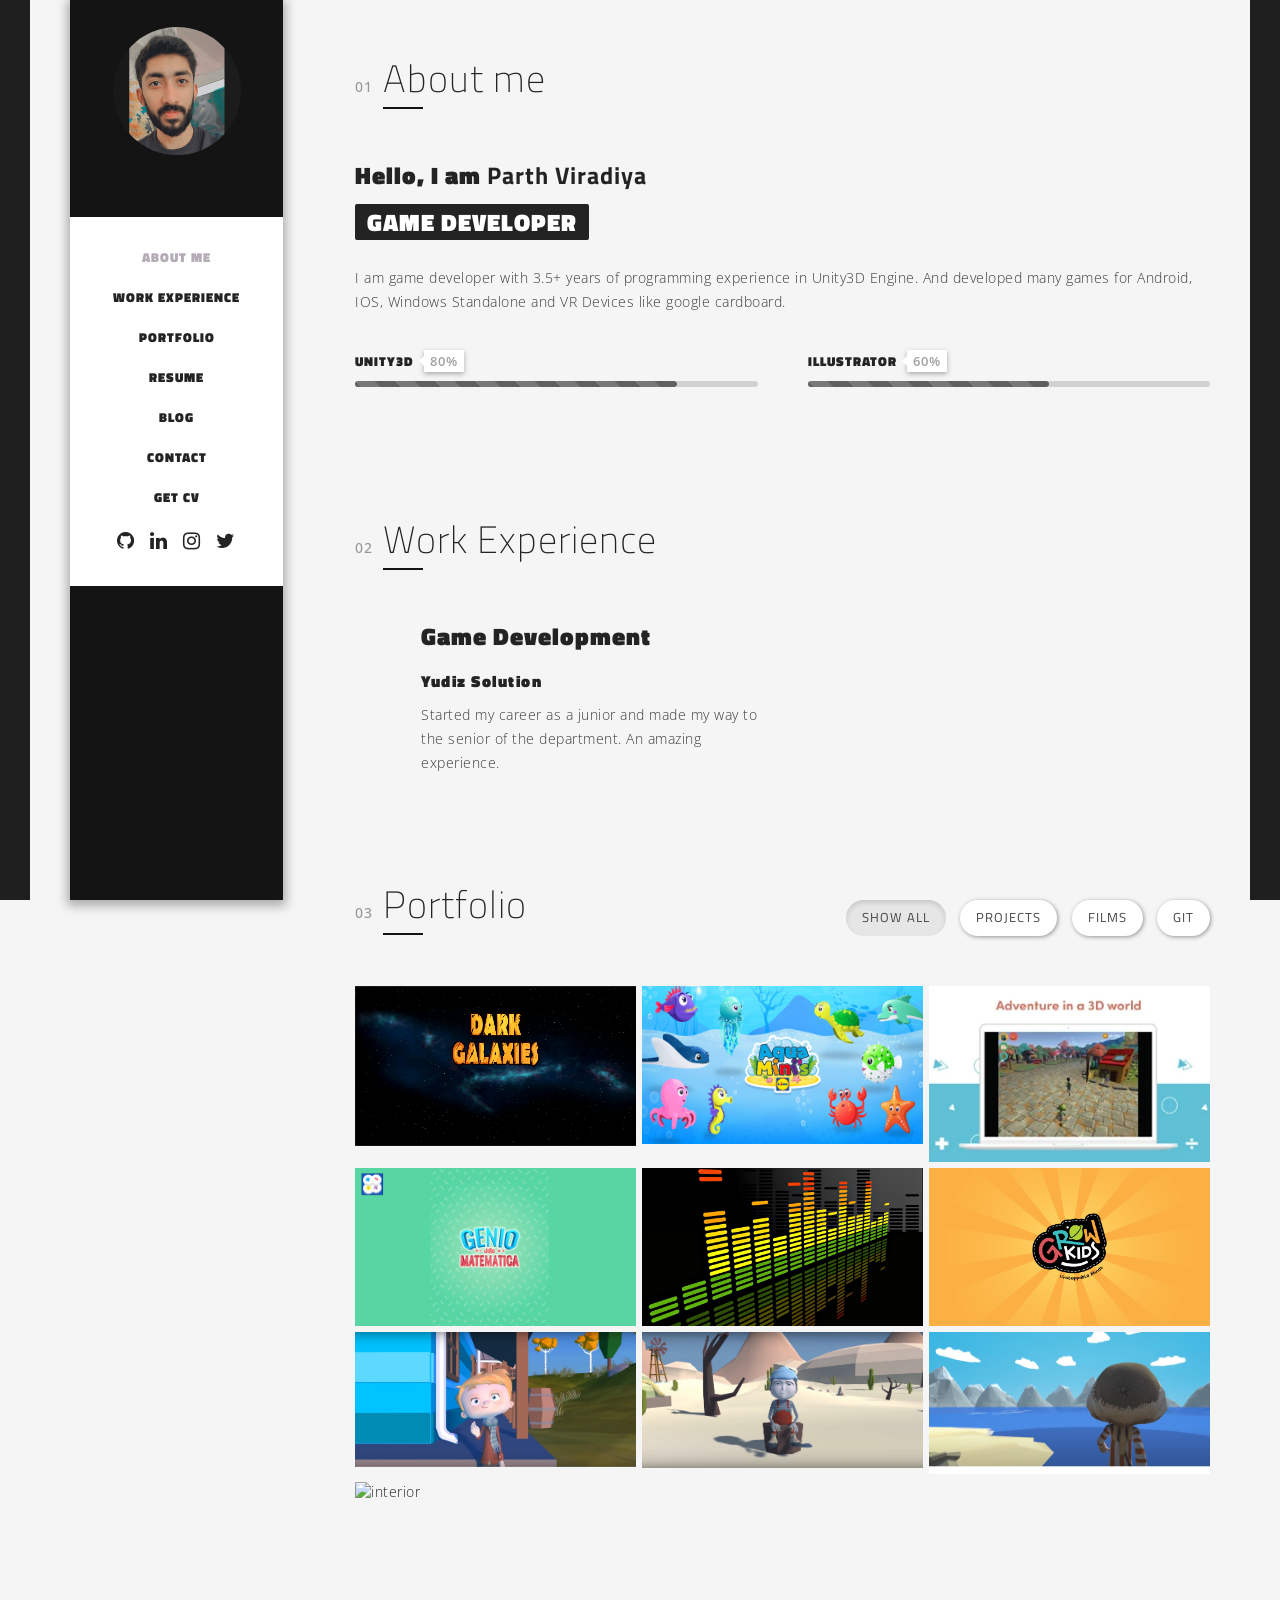
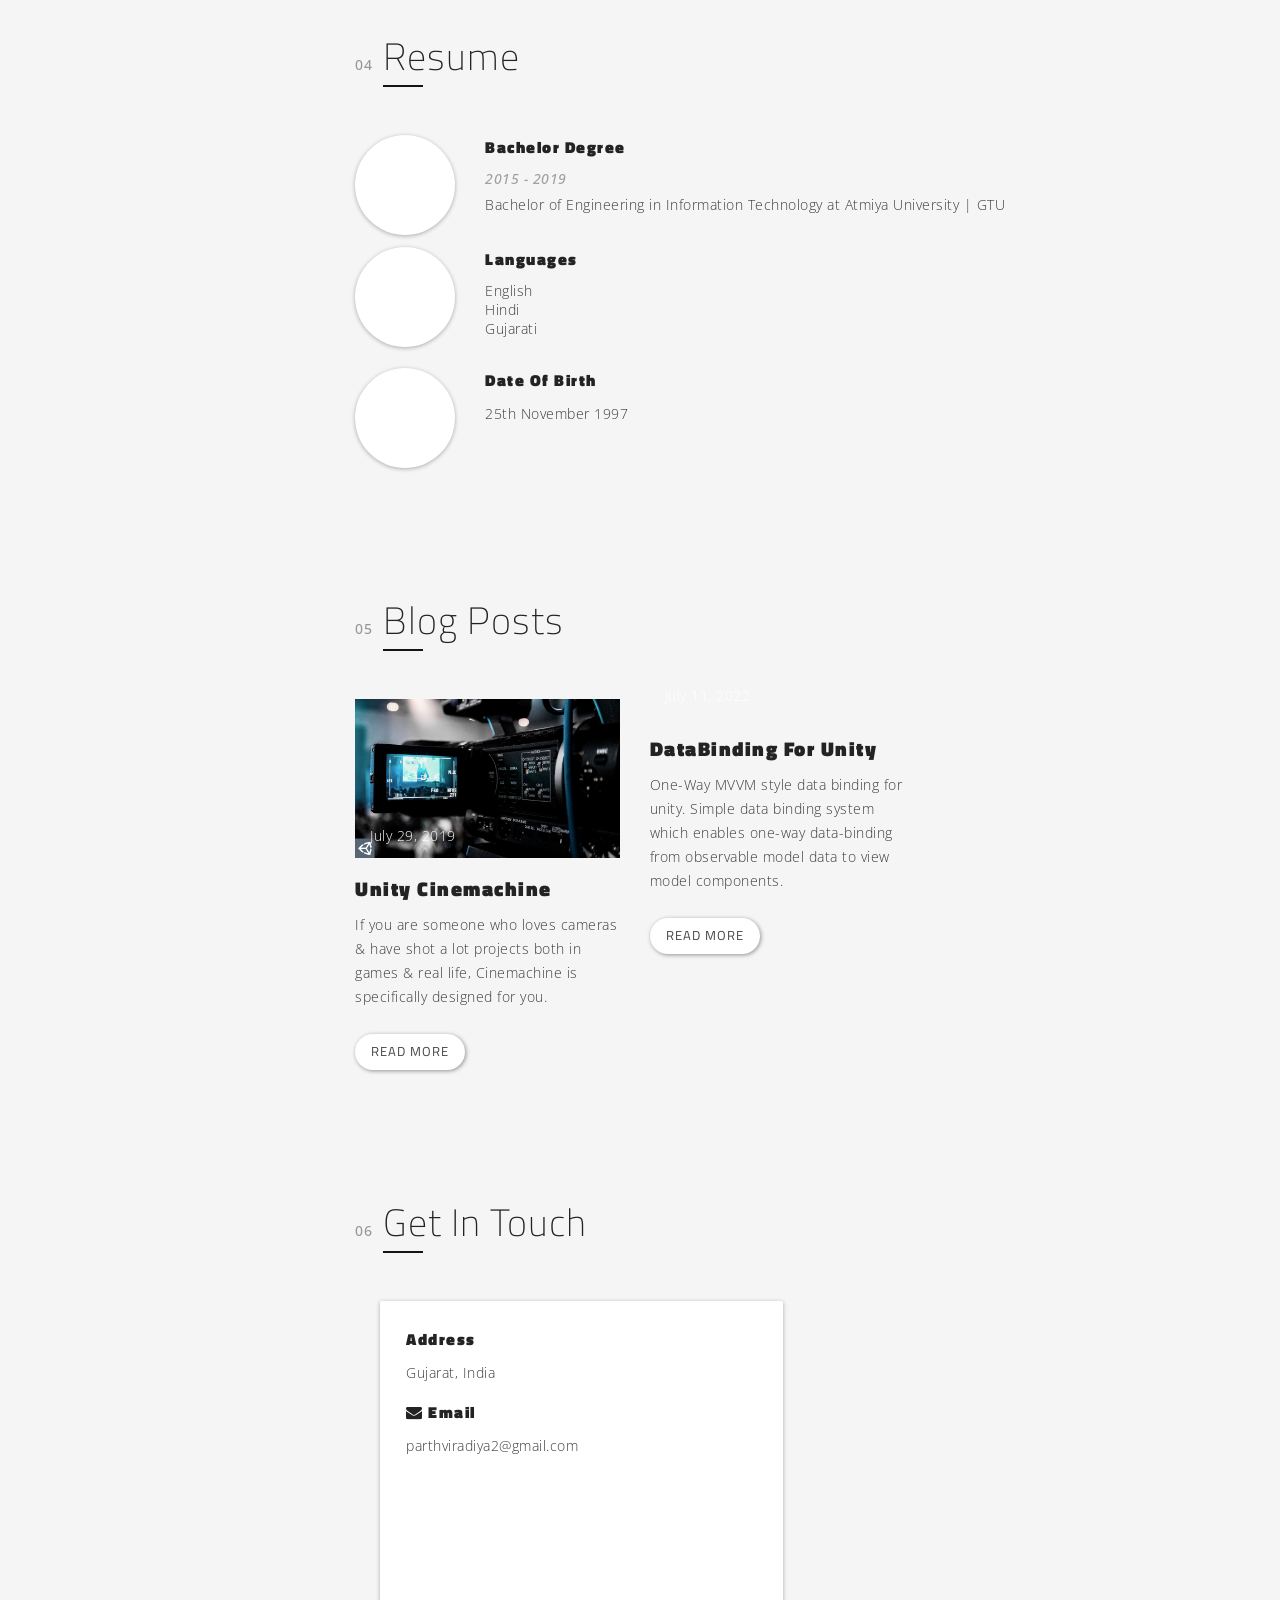
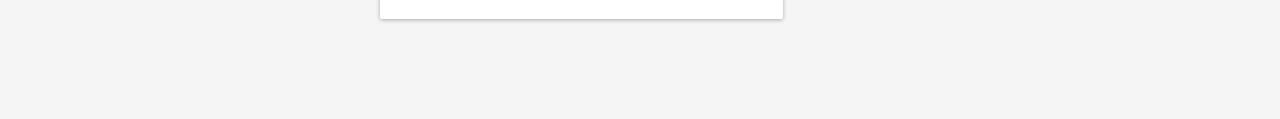
==== commit 71595343: "remove" ====
--- a/index.html
+++ b/index.html
@@ -607,7 +607,7 @@
                                                 <h3>DataBinding For Unity</h3>
                                                 <p>One-Way MVVM style data binding for unity. Simple data binding system which enables one-way data-binding from observable model data to view model components.</p>
                                                     <div class="box">
-                                                        <a class="btn btn-default" href="https://github.com/Parthviradiya/DataBindingForUnity" width="640" height="480" allow="autoplay"
+                                                        <a class="btn btn-default" href="https://github.com/Parthviradiya/com.parthviradiya.databind" width="640" height="480" allow="autoplay"
                                                             target="_blank">
                                                             <i class="fab fa-github"></i>
                                                         </a>
@@ -757,11 +757,6 @@
                                             <p>Gujarat, India </p>
                                         </li>
                                         <li>
-                                            <h3><span class="fas fa-phone-alt" aria-hidden="true"></span> Phone
-                                            </h3>
-                                            <p>(+91) 9925747534</p>
-                                        </li>
-                                        <li>
                                             <h3><span class="fa fa-envelope" aria-hidden="true"></span> Email</h3>
                                             <p>parthviradiya2@gmail.com</p>
                                         </li>
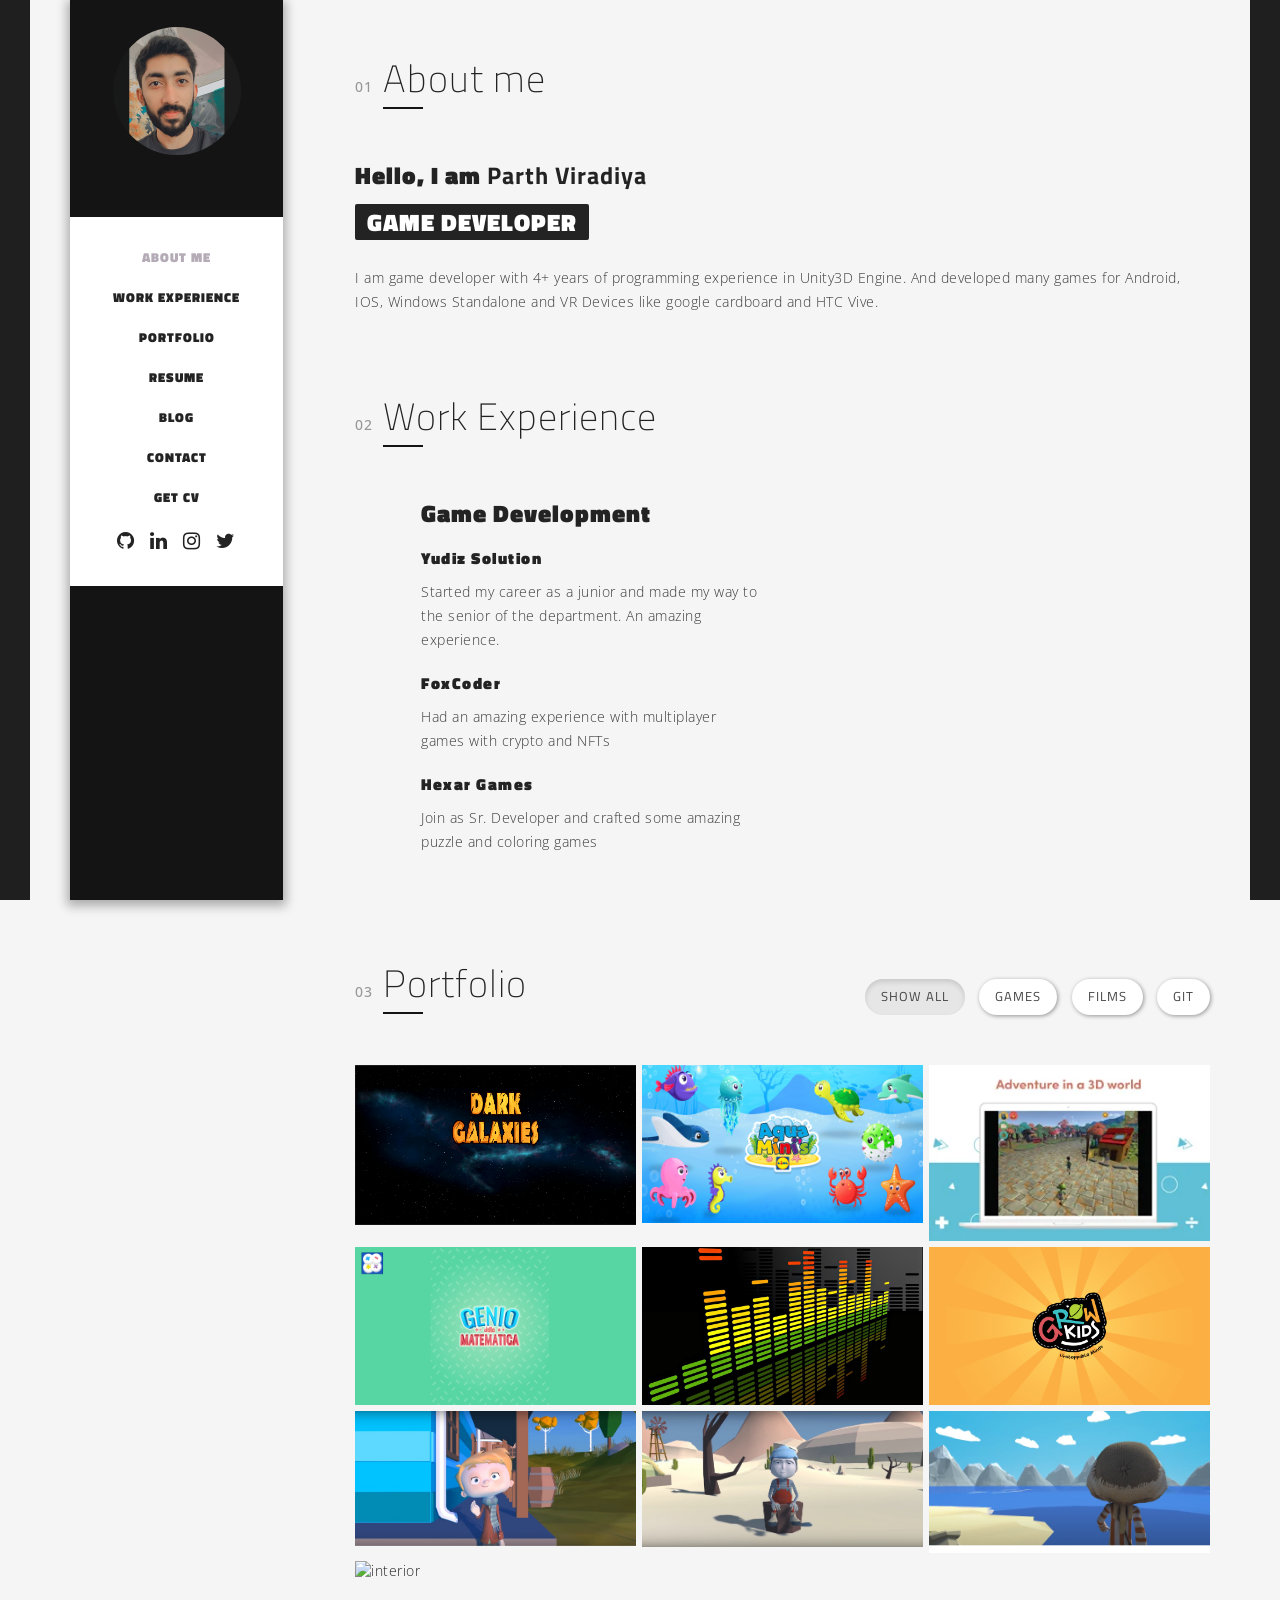
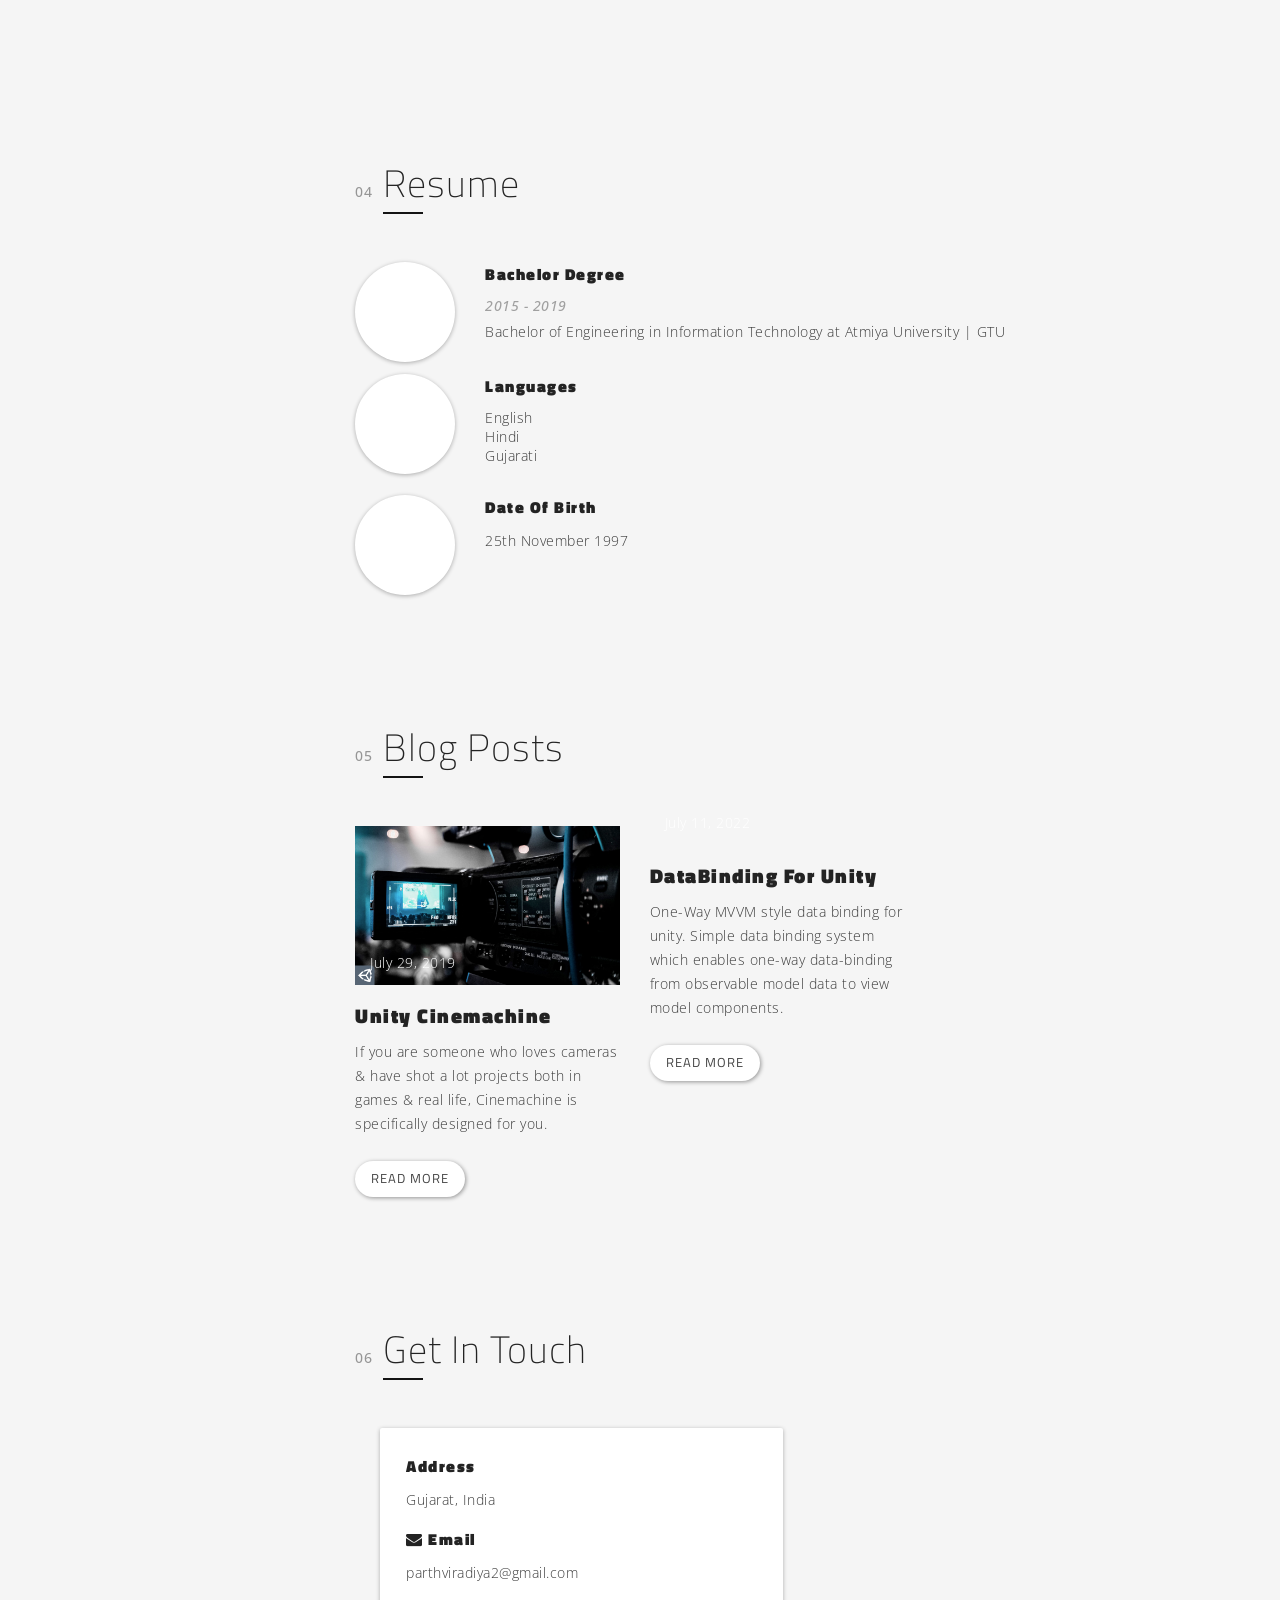
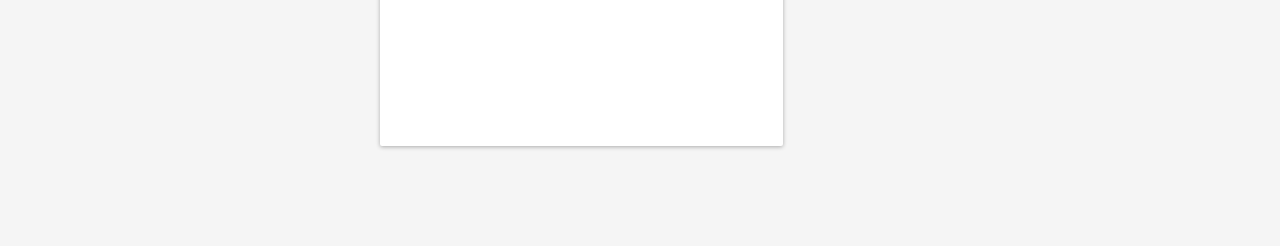
==== commit f43844a2: "- update" ====
--- a/index.html
+++ b/index.html
@@ -145,32 +145,33 @@
                         </div><!-- end Section Title -->
                         <h1>Hello, I am <strong>Parth Viradiya</strong> <br><span class="bg-color">Game
                                 Developer</span></h1>
-                        <p>I am game developer with 3.5+ years of programming experience in Unity3D Engine.
+                        <p>I am game developer with 4+ years of programming experience in Unity3D Engine.
                             And developed many games for Android, IOS, Windows Standalone and VR Devices like
                             google
-                            cardboard. </p>
-
-                        <div class="skills">
+                            cardboard and HTC Vive. </p>
+
+                        <!-- <div class="skills"> -->
                             <!-- Skill 1 -->
-                            <div class="skill-outer">
+                            <!-- <div class="skill-outer">
                                 <h4>Unity3D<span>80%</span></h4>
                                 <div class="progress progress-striped active">
                                     <div class="progress-bar" role="progressbar" aria-valuenow="100" aria-valuemin="0"
                                         aria-valuemax="100" style="width: 80%;">
                                     </div>
                                 </div>
-                            </div>
+                            </div> -->
                             <!-- Skill 2 -->
-                            <div class="skill-outer">
+                            <!-- <div class="skill-outer">
                                 <h4>Illustrator<span>60%</span></h4>
                                 <div class="progress progress-striped active">
                                     <div class="progress-bar" role="progressbar" aria-valuenow="90" aria-valuemin="0"
                                         aria-valuemax="100" style="width: 60%;">
                                     </div>
                                 </div>
-                            </div>
+                            </div> -->
                             <!-- End Skill -->
-                        </div>
+                        <!-- </div> -->
+                 
                     </div>
                 </div><!-- end row -->
             </div><!-- end container -->
@@ -195,12 +196,24 @@
                             </div>
                             <div>
                                 <h1>Game Development</h1>
-                                <h3><a href="https://www.yudiz.com/">
+                                <h3><a href="https://www.yudiz.com">
                                         <p>Yudiz Solution</p>
                                     </a>
                                 </h3>
                                 <p>Started my career as a junior and made my way to the senior of the
                                     department. An amazing experience.</p>
+                                <br>
+                                <h3><a href="https://www.foxcoder.in">
+                                    <p>FoxCoder</p></a>
+                                    </h3>
+                                <p>Had an amazing experience with multiplayer games with crypto and NFTs</p>
+                                <br>
+
+                                <h3><a href="https://www.hexargames.com">
+                                    <p>Hexar Games</p>
+                                </a>
+                                </h3>
+                                <p>Join as Sr. Developer and crafted some amazing puzzle and coloring games</p>
                             </div>
                         </div>
                     </div>
@@ -224,7 +237,7 @@
                             <div class="portfolio-filter pull-right">
                                 <ul>
                                     <li class="btn btn-default filter active" data-filter="all">Show All</li>
-                                    <li class="btn btn-default filter" data-filter=".projects">Projects</li>
+                                    <li class="btn btn-default filter" data-filter=".projects">Games</li>
                                     <li class="btn btn-default filter" data-filter=".films">Films</li>
                                     <li class="btn btn-default filter" data-filter=".github">Git</li>
                                 </ul>
@@ -232,7 +245,6 @@
                         </div><!-- end Section Title -->
                         <div class="row">
                             <div id="mix-container">
-                                
                                 <!--Darkgalaxies START-->
                                 <div class="col-xs-12 col-sm-4 mix projects">
                                     <div class="imageWrapper">
@@ -374,7 +386,6 @@
                                     </div>
                                 </div>
                                 <!--Genio End-->
-                                
                                 <!-- Image 3 -->
                                 <div class="col-xs-12 col-sm-4 mix github">
                                     <div class="imageWrapper">
@@ -435,7 +446,6 @@
                                     </div>
                                 </div>
                                 <!--GROW END-->
-                                
                                 <!--START -->
                                  <!--Film 1-->
                                 <div class="col-xs-12 col-sm-4 mix films">
@@ -497,7 +507,6 @@
                                     </div>
                                 </div>
                                 <!--Film 2 END-->
-                                
                                 <!--Film 3 START-->
                                 <div class="col-xs-12 col-sm-4 mix films">
                                     <div class="imageWrapper">
@@ -618,6 +627,100 @@
                                     </div>
                                 </div>
                                 <!--Data Bind END-->
+                                <!--Royal Mansion Start-->
+                                <div class="col-xs-12 col-sm-4 mix projects">
+                                    <div class="imageWrapper">
+                                        <a class="lightbox" href="#popup-14">
+                                            <img src="https://play-lh.googleusercontent.com/xDdmu_zb-HXlTIwcM_zx-maPPj14tzNz8T5KOLLjQtyuC9UUzn4z4cGlvQGjimu0t-c=w2560-h1440-rw" alt=""><!-- Image 2 source -->
+                                            <div class="imageHover">
+                                                <div>
+                                                    <h3>Royal Mansion</h3>
+                                                    <span>Unity | Android</span>
+                                                </div>
+                                            </div>
+                                        </a>
+                                        <!-- popup content -->
+                                        <div id="popup-14" class="mfp-hide popup-box">
+                                            <img src="https://play-lh.googleusercontent.com/xDdmu_zb-HXlTIwcM_zx-maPPj14tzNz8T5KOLLjQtyuC9UUzn4z4cGlvQGjimu0t-c=w2560-h1440-rw" alt=""><!-- Image 2 source -->
+                                            <div>
+                                                <h3>Royal Mansion</h3>
+                                                <p>The sweetest match 3 Machingon Mansion building games! With a touch of royalty and addictive gameplay.</p>
+                                                    <div class="box">
+                                                        <a class="btn btn-default" href="https://play.google.com/store/apps/details?id=com.hexargames.royalmansion" width="640" height="480" allow="autoplay"
+                                                            target="_blank">
+                                                            <i class="fab fa-google-play"></i>
+                                                        </a>
+                                                    </div>
+                                            </div>
+                                        </div>
+                                        <!-- end popup content -->
+                                    </div>
+                                </div>
+                                <!--Royal Mansion END-->
+                                 <!--Sneaker Star Start-->
+                                 <div class="col-xs-12 col-sm-4 mix projects">
+                                    <div class="imageWrapper">
+                                        <a class="lightbox" href="#popup-15">
+                                            <img src="https://play-lh.googleusercontent.com/7F9Ux-IuPePQGp1QZW4fy5dsbffSCUWWQGsNScS8snUGSwHaeAMUdPR9RpS2tIgZdH0=w2560-h1440-rw" alt=""><!-- Image 2 source -->
+                                            <div class="imageHover">
+                                                <div>
+                                                    <h3>Sneaker Star</h3>
+                                                    <span>Unity | Android | iOS</span>
+                                                </div>
+                                            </div>
+                                        </a>
+                                        <!-- popup content -->
+                                        <div id="popup-15" class="mfp-hide popup-box">
+                                            <img src="https://play-lh.googleusercontent.com/7F9Ux-IuPePQGp1QZW4fy5dsbffSCUWWQGsNScS8snUGSwHaeAMUdPR9RpS2tIgZdH0=w2560-h1440-rw" alt=""><!-- Image 2 source -->
+                                            <div>
+                                                <h3>Sneaker Star</h3>
+                                                <p>Build and paint awesome sneakers in the new games from the creators of the Coolest Sneaker Games ever! Fun for sneakerheads, casual players, or anyone who wants to be creative & artistic!</p>
+                                                    <div class="box">
+                                                        <a class="btn btn-default" href="https://play.google.com/store/apps/details?id=com.madfox.games.SneakerStar.US.DIY.art.colour.painting.craft" width="640" height="480" allow="autoplay"
+                                                            target="_blank">
+                                                            <i class="fab fa-google-play"></i>
+                                                        </a>
+                                                        <a class="btn btn-default"  href="https://apps.apple.com/us/app/sneaker-star-diy-art-craft/id6461349235"
+                                                            target="_blank">
+                                                            <i class="fab fa-app-store-ios"></i>
+                                                        </a>
+                                                    </div>
+                                            </div>
+                                        </div>
+                                        <!-- end popup content -->
+                                    </div>
+                                </div>
+                                <!--Sneaker Star END-->
+                                <!--Word Play Start-->
+                                <div class="col-xs-12 col-sm-4 mix projects">
+                                    <div class="imageWrapper">
+                                        <a class="lightbox" href="#popup-16">
+                                            <img src="https://play-lh.googleusercontent.com/VCQtc1nK0KNIknnUiCgXQCasGqOYwZ2sGyRv-_hYJgxEJKkaaETRwBZWtauDEa9lPUI=w2560-h1440-rw" alt=""><!-- Image 2 source -->
+                                            <div class="imageHover">
+                                                <div>
+                                                    <h3>Word Play</h3>
+                                                    <span>Unity | Android</span>
+                                                </div>
+                                            </div>
+                                        </a>
+                                        <!-- popup content -->
+                                        <div id="popup-16" class="mfp-hide popup-box">
+                                            <img src="https://play-lh.googleusercontent.com/VCQtc1nK0KNIknnUiCgXQCasGqOYwZ2sGyRv-_hYJgxEJKkaaETRwBZWtauDEa9lPUI=w2560-h1440-rw" alt=""><!-- Image 2 source -->
+                                            <div>
+                                                <h3>Word Play</h3>
+                                                <p>Are you a word puzzle games master? Whether you are a fan of classic crossword puzzles or are just hopping on viral new word game trends, Wordplay: crossword puzzle games will get you thinking.</p>
+                                                    <div class="box">
+                                                        <a class="btn btn-default" href="https://play.google.com/store/apps/details?id=com.madfox.games.wordplay" width="640" height="480" allow="autoplay"
+                                                            target="_blank">
+                                                            <i class="fab fa-google-play"></i>
+                                                        </a>
+                                                    </div>
+                                            </div>
+                                        </div>
+                                        <!-- end popup content -->
+                                    </div>
+                                </div>
+                                <!--Word Play END-->
                             </div>
                         </div>
                     </div>
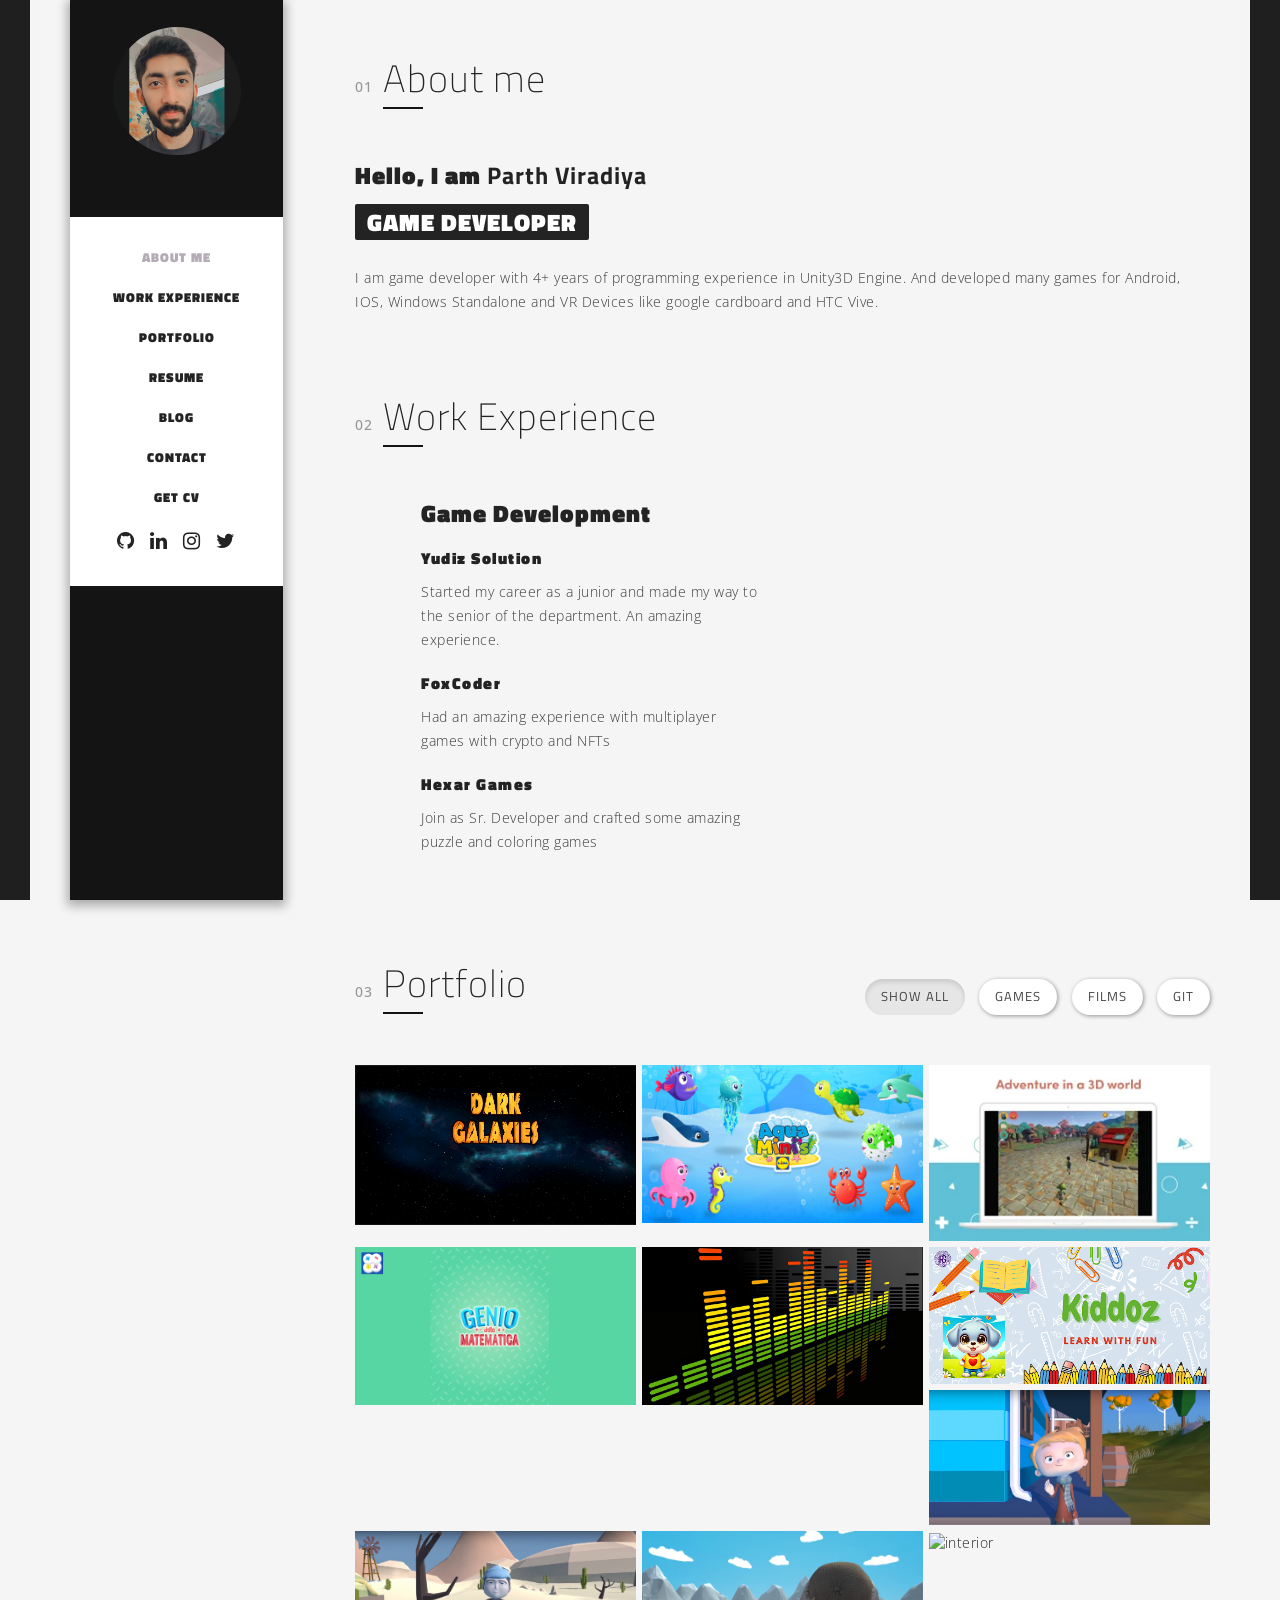
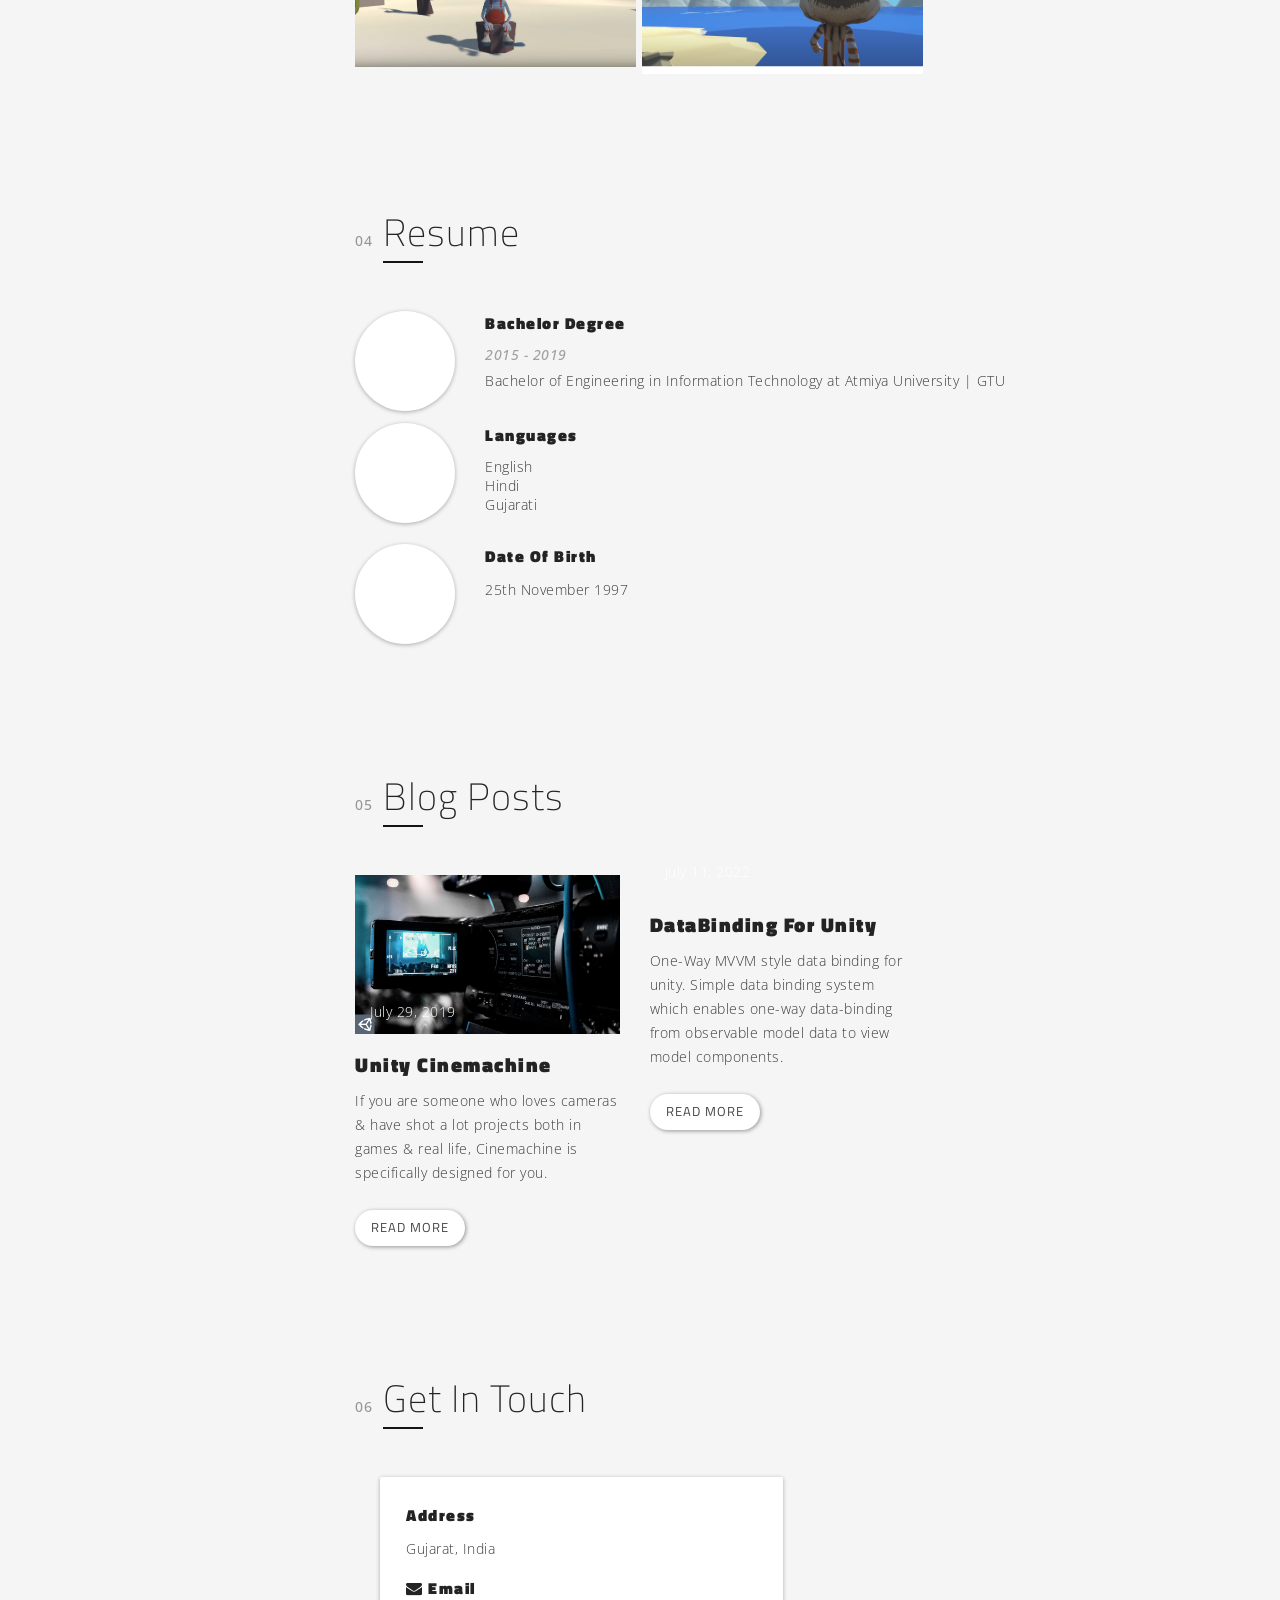
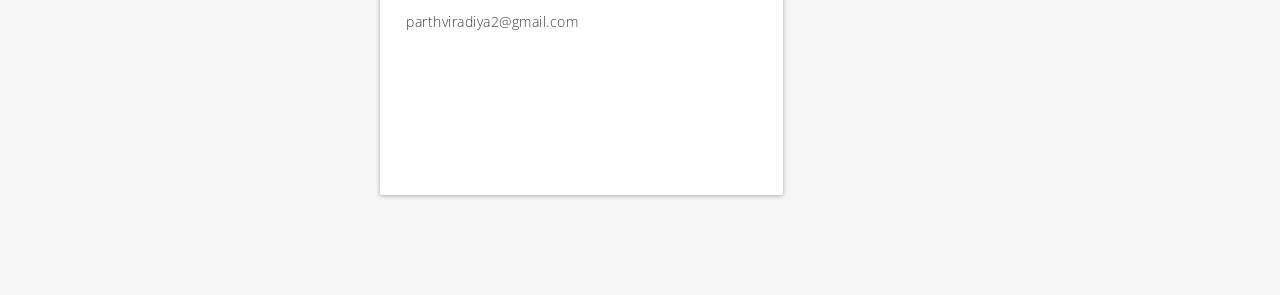
==== commit c7fe4582: "Kiddoz Changes" ====
--- a/index.html
+++ b/index.html
@@ -415,14 +415,14 @@
                                         <!-- end popup content -->
                                     </div>
                                 </div>
-                                <!--GROW START-->
+                                <!--Kiddoz START-->
                                 <div class="col-xs-12 col-sm-4 mix projects">
                                     <div class="imageWrapper">
                                         <a class="lightbox" href="#popup-4">
                                             <img src="images/growkids.png" alt=""><!-- Image 2 source -->
                                             <div class="imageHover">
                                                 <div>
-                                                    <h3>Grow Kids Pre Learning App</h3>
+                                                    <h3>Kiddoz : Learning Game</h3>
                                                     <span>Android</span>
                                                 </div>
                                             </div>
@@ -431,11 +431,11 @@
                                         <div id="popup-4" class="mfp-hide popup-box">
                                             <img src="images/growkids.png" alt=""><!-- Image 2 source -->
                                             <div>
-                                                <h3>Grow Kids Pre Learning App</h3>
+                                                <h3>Kiddoz : Learning Game</h3>
                                                 <p>Kids little mind are like sponges that are thirsty for knowledge.
                                                      Give them the tools they need to grow. Preschool & Kindergarten learning is useful for kids of all age groups in different region.</p>
                                                     <div class="box">
-                                                        <a class="btn btn-default" href="https://play.google.com/store/apps/details?id=com.theingenious.growkids"
+                                                        <a class="btn btn-default" href="https://play.google.com/store/apps/details?id=com.rudraxgames.kiddo.smart.learn"
                                                             target="_blank">
                                                             <i class="fab fa-google-play"></i>
                                                         </a>
@@ -445,7 +445,7 @@
                                         <!-- end popup content -->
                                     </div>
                                 </div>
-                                <!--GROW END-->
+                                <!--Kiddoz END-->
                                 <!--START -->
                                  <!--Film 1-->
                                 <div class="col-xs-12 col-sm-4 mix films">
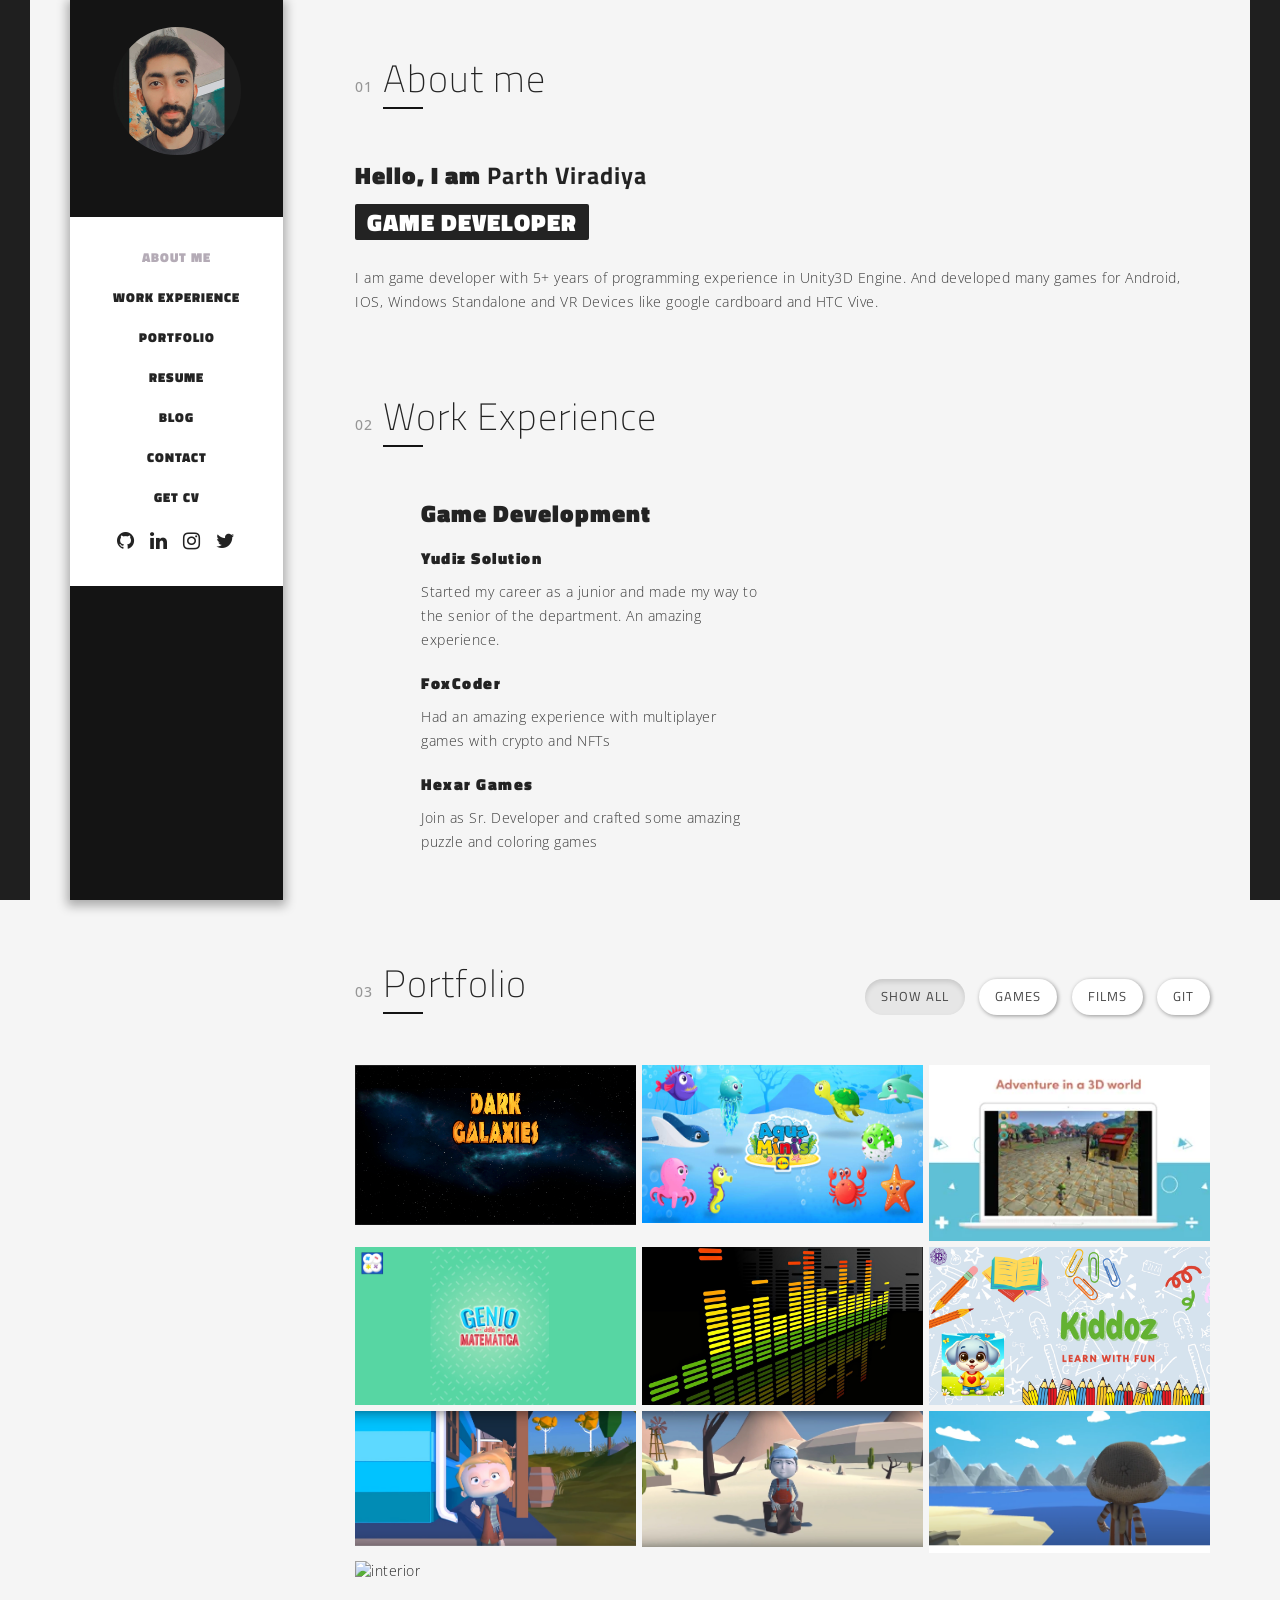
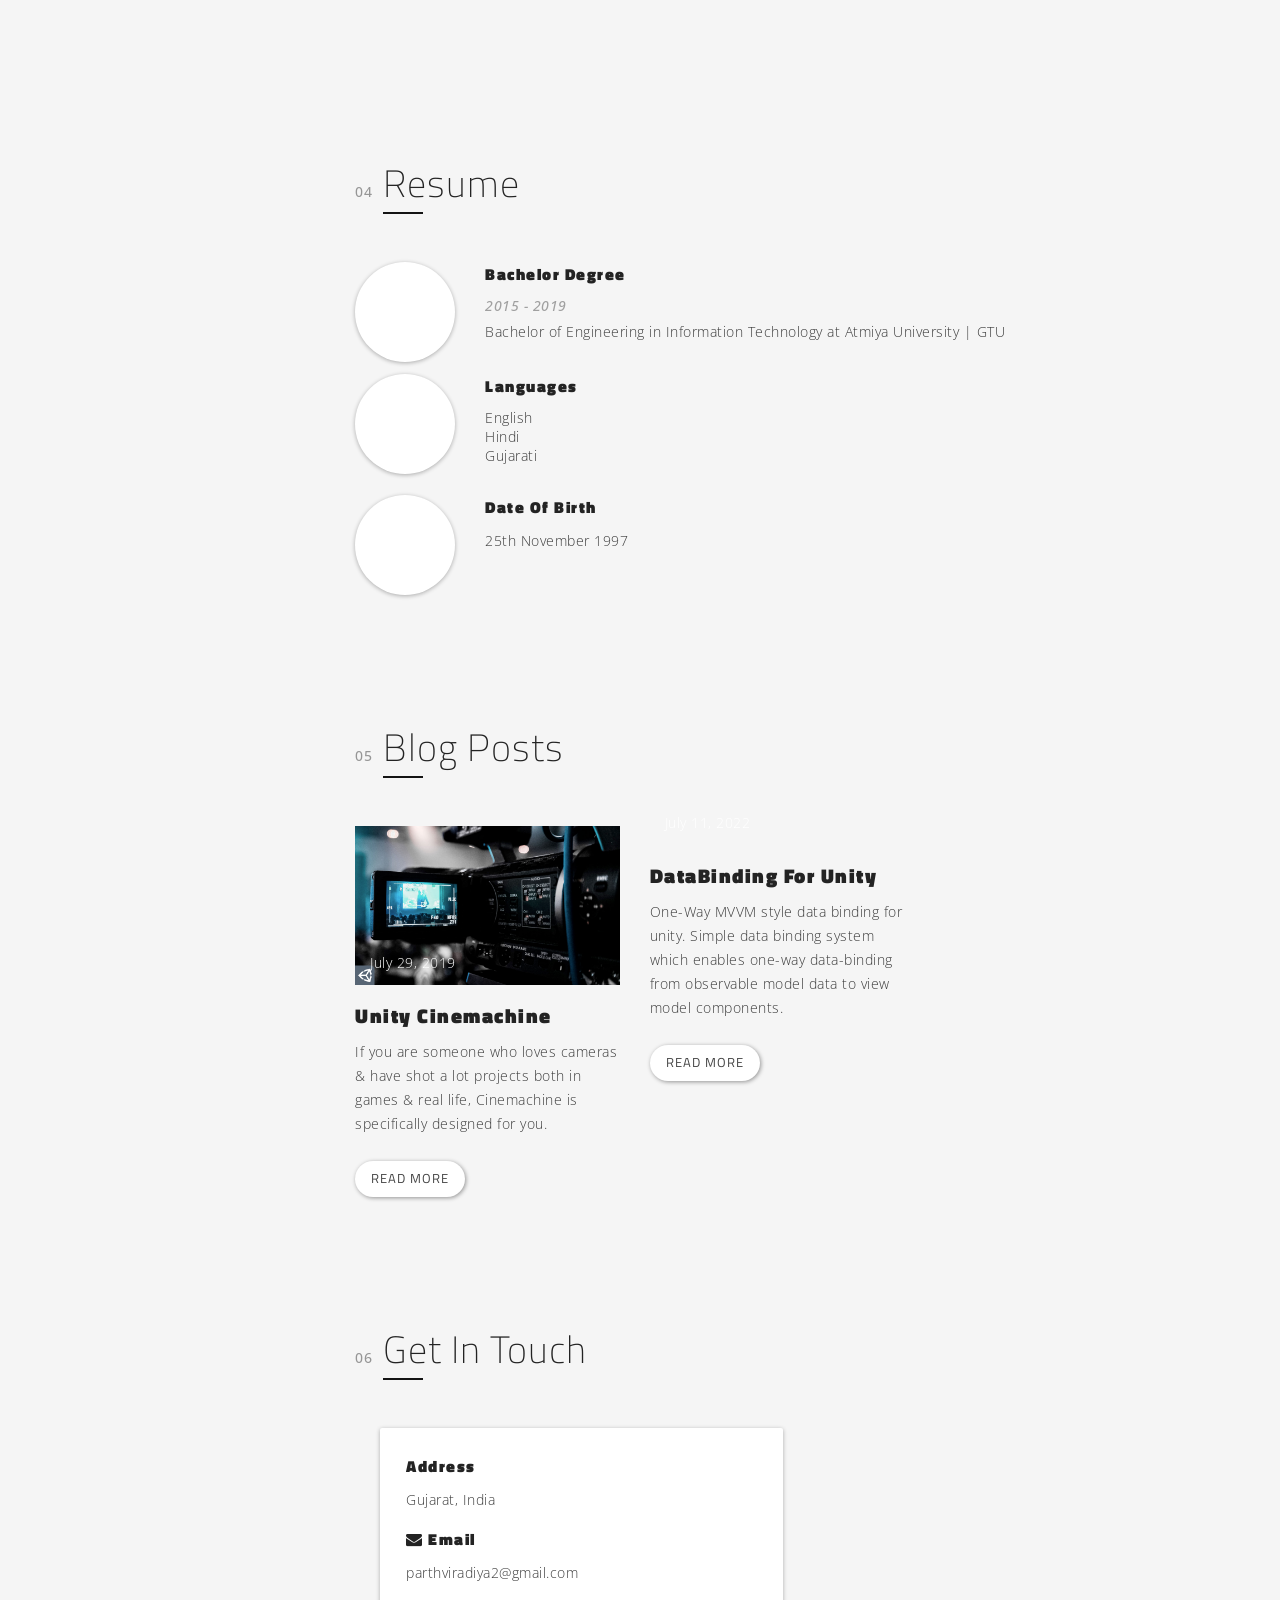
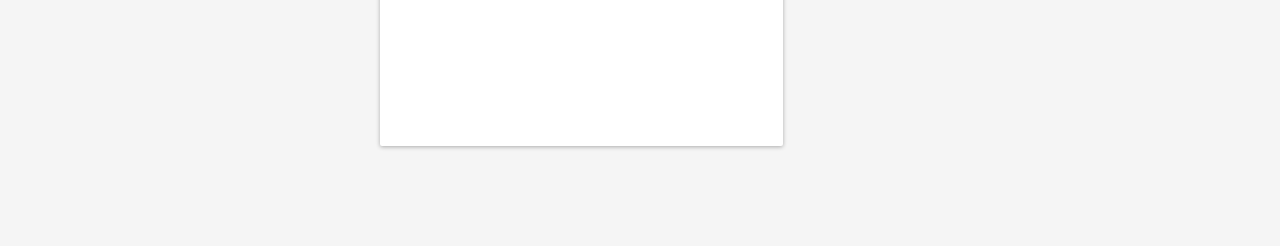
==== commit 0e6713c1: "- Update" ====
--- a/index.html
+++ b/index.html
@@ -145,7 +145,7 @@
                         </div><!-- end Section Title -->
                         <h1>Hello, I am <strong>Parth Viradiya</strong> <br><span class="bg-color">Game
                                 Developer</span></h1>
-                        <p>I am game developer with 4+ years of programming experience in Unity3D Engine.
+                        <p>I am game developer with 5+ years of programming experience in Unity3D Engine.
                             And developed many games for Android, IOS, Windows Standalone and VR Devices like
                             google
                             cardboard and HTC Vive. </p>
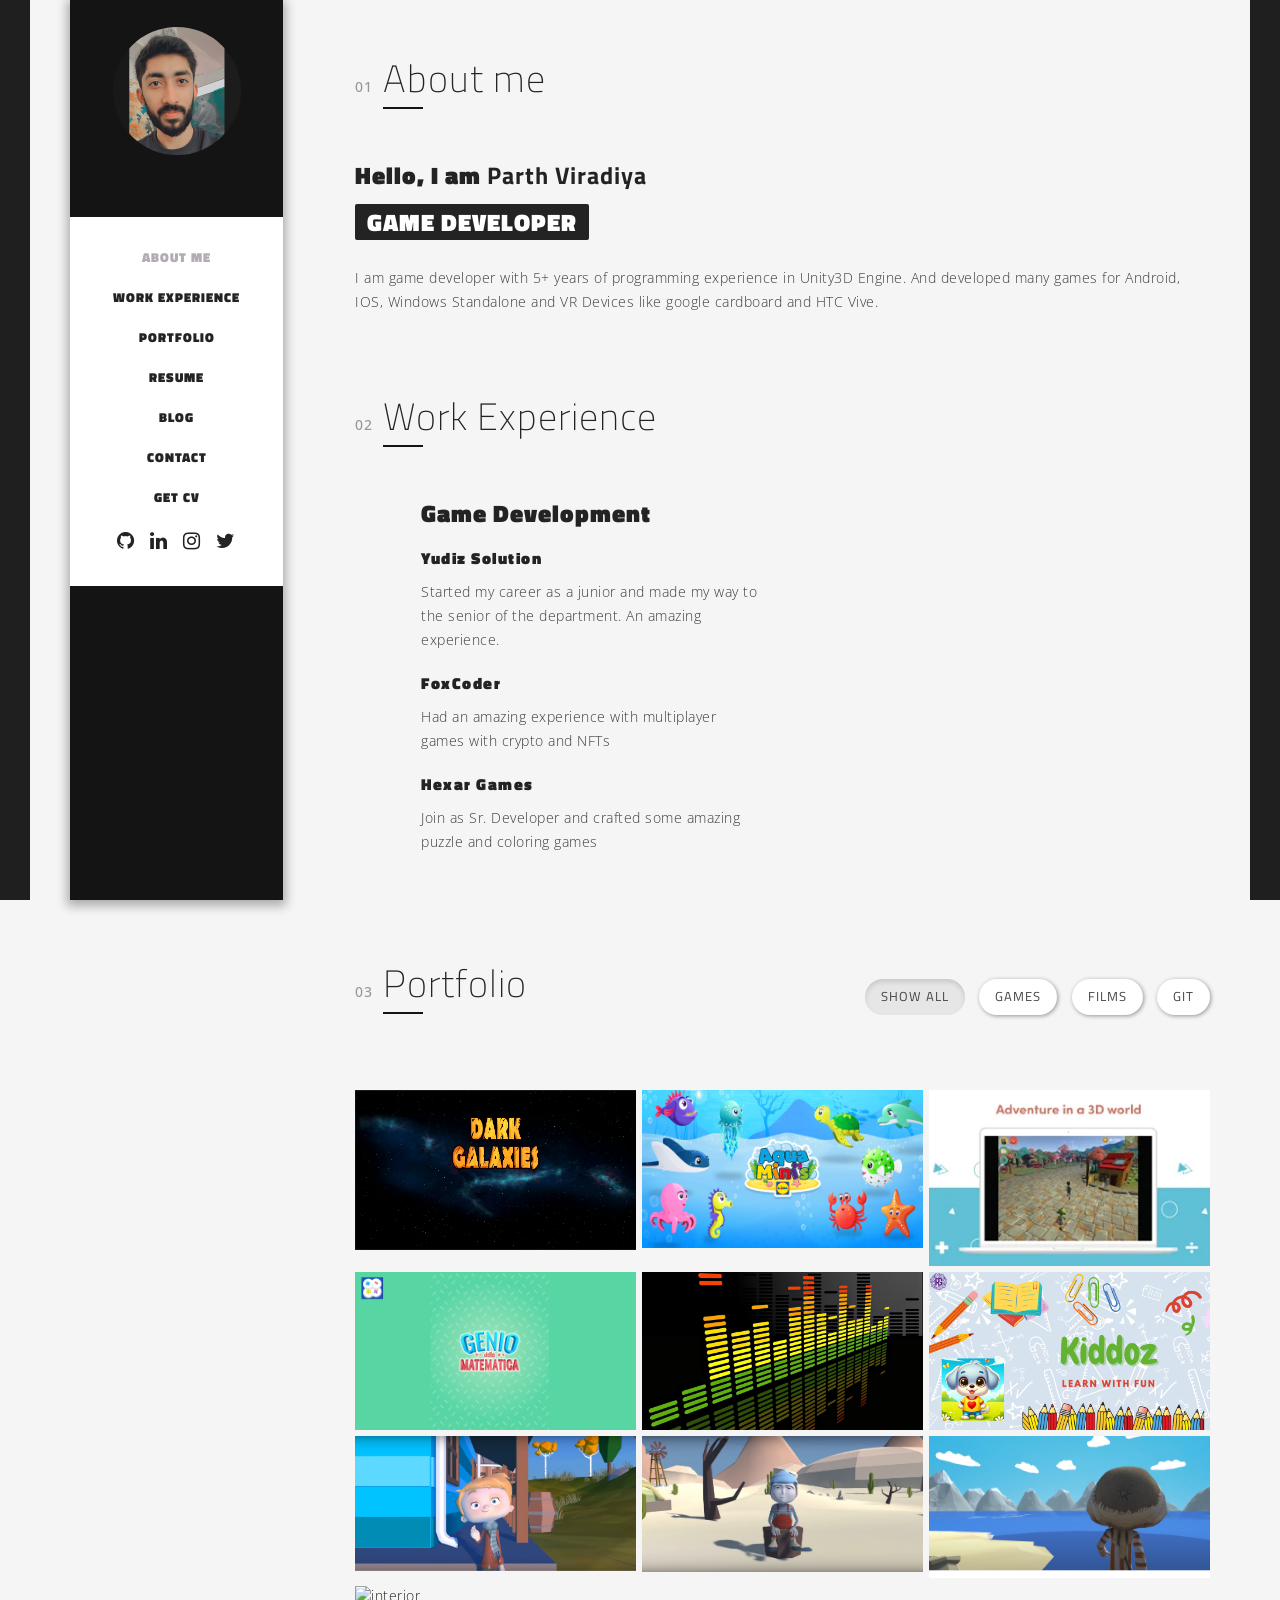
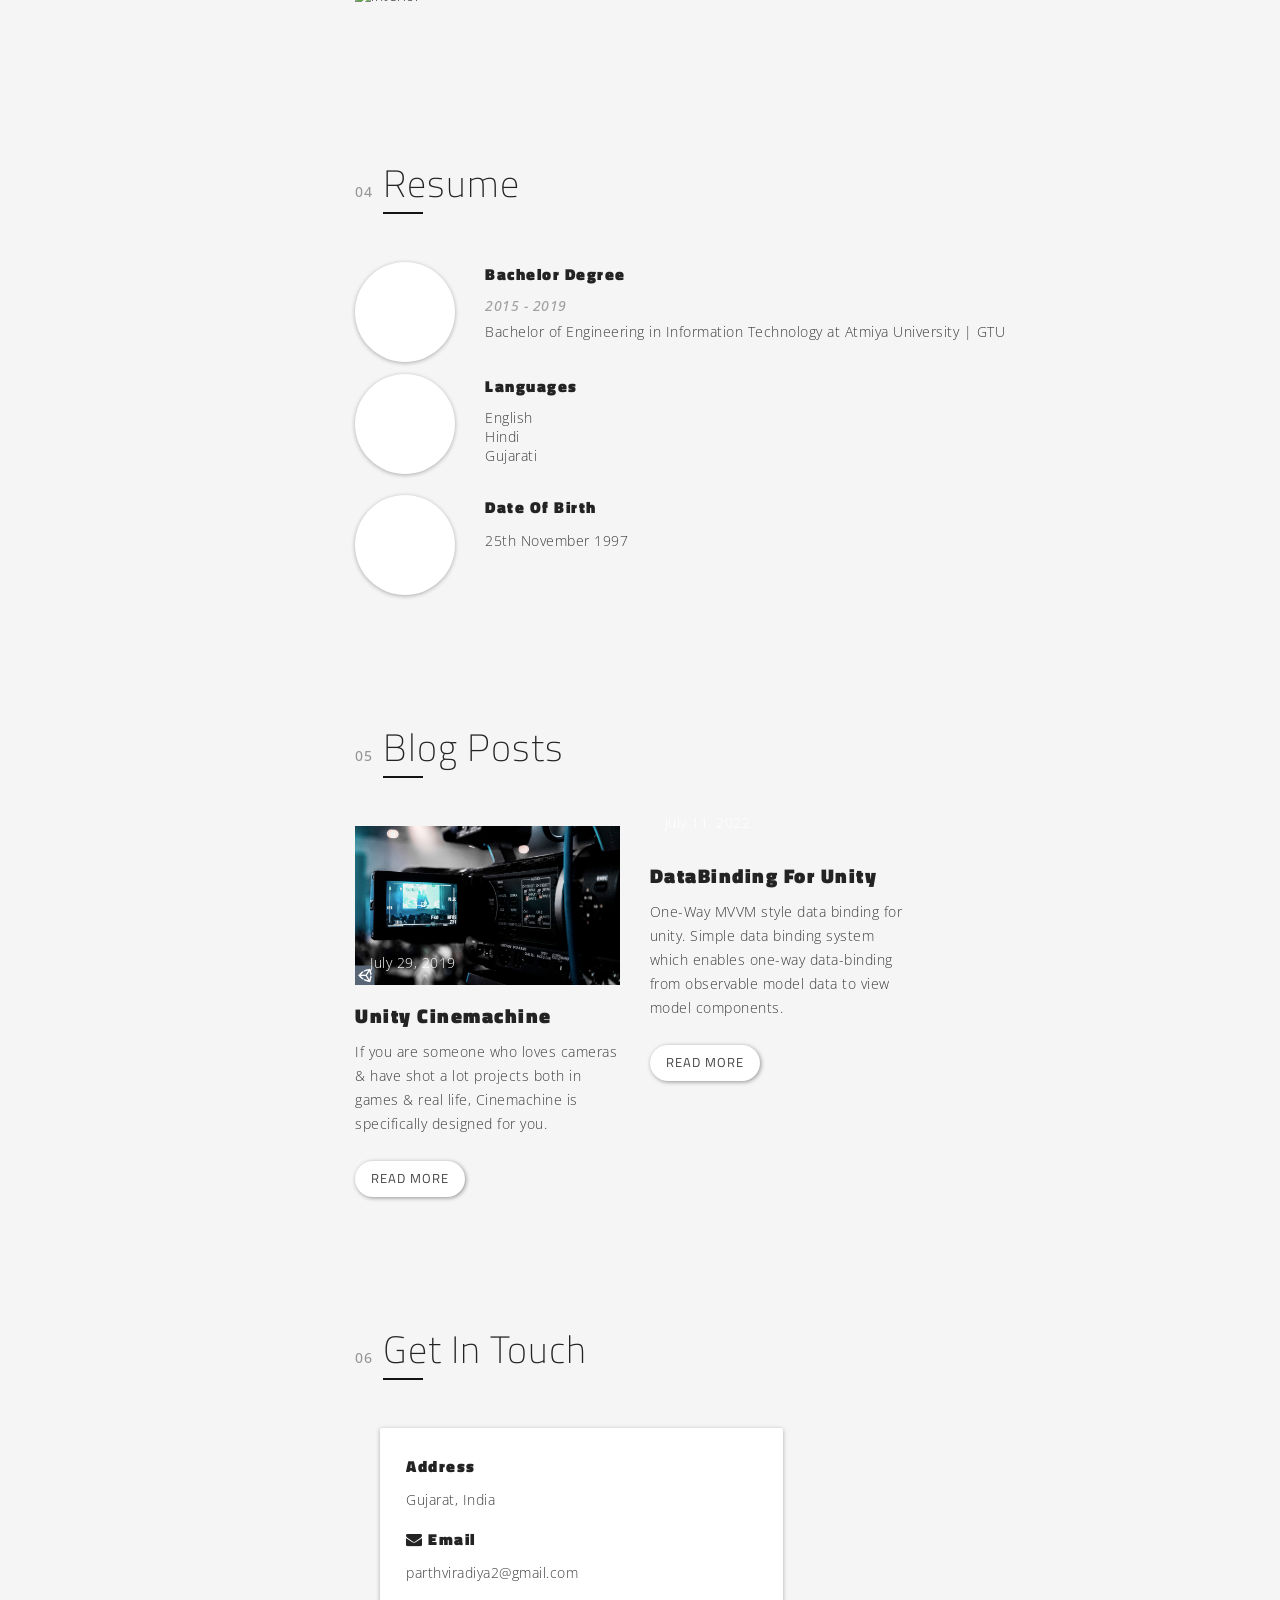
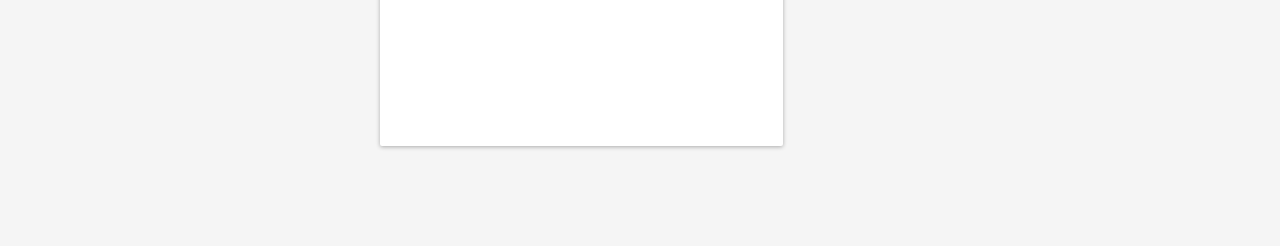
==== commit e3d4230a: "update portfolio" ====
--- a/index.html
+++ b/index.html
@@ -245,6 +245,104 @@
                         </div><!-- end Section Title -->
                         <div class="row">
                             <div id="mix-container">
+                                <!--Super Match Factory Start-->
+                                <div class="col-xs-12 col-sm-4 mix projects">
+                                    <div class="imageWrapper">
+                                        <a class="lightbox" href="#popup-16">
+                                            <img src="https://play-lh.googleusercontent.com/prr2_nCFivaHqKH71Q4xNxLjnwt628Kogcc0rqVO3KDwxTAnW-NuslXYQDcYbI4akUwm=w240-h480-rw" alt=""><!-- Image 2 source -->
+                                            <div class="imageHover">
+                                                <div>
+                                                    <h3>Super Match Factory!</h3>
+                                                    <span>Unity | Android | iOS</span>
+                                                </div>
+                                            </div>
+                                        </a>
+                                        <!-- popup content -->
+                                        <div id="popup-16" class="mfp-hide popup-box">
+                                            <img src="https://play-lh.googleusercontent.com/prr2_nCFivaHqKH71Q4xNxLjnwt628Kogcc0rqVO3KDwxTAnW-NuslXYQDcYbI4akUwm=w240-h480-rw" alt=""><!-- Image 2 source -->
+                                            <div>
+                                                <h3>Super Match Factory!</h3>
+                                                <p>Welcome to the captivating world of our triple match games! Mix and match it! A unique triple matching game that not only enhances your logic and sorting skills but also provides incredible joy in playing. Find mesmerizing 3D items, conquer levels, and accumulate stars and rewards to unlock even more exciting three match puzzle content!</p>
+                                                    <div class="box">
+                                                        <a class="btn btn-default" href="https://play.google.com/store/apps/details?id=com.hexargames.supermatchfactory" width="640" height="480" allow="autoplay"
+                                                            target="_blank">
+                                                            <i class="fab fa-google-play"></i>
+                                                        </a>
+                                                        <a class="btn btn-default"  href="https://apps.apple.com/us/app/super-match-3d-factory-puzzle/id6504266231"
+                                                            target="_blank">
+                                                            <i class="fab fa-app-store-ios"></i>
+                                                        </a>
+                                                    </div>
+                                            </div>
+                                        </div>
+                                        <!-- end popup content -->
+                                    </div>
+                                </div>
+                                <!--Royal Mansion Start-->
+                                <div class="col-xs-12 col-sm-4 mix projects">
+                                    <div class="imageWrapper">
+                                        <a class="lightbox" href="#popup-14">
+                                            <img src="https://play-lh.googleusercontent.com/jhXUOkJz--m_XkohfzF7W1einIdu8SGeKNbt9WqzJ4jhB8dG1DT5Bvi9QLyQlTz2gIEv=w240-h480-rw" alt=""><!-- Image 2 source -->
+                                            <div class="imageHover">
+                                                <div>
+                                                    <h3>Royal Mansion</h3>
+                                                    <span>Unity | Android</span>
+                                                </div>
+                                            </div>
+                                        </a>
+                                        <!-- popup content -->
+                                        <div id="popup-14" class="mfp-hide popup-box">
+                                            <img src="https://play-lh.googleusercontent.com/jhXUOkJz--m_XkohfzF7W1einIdu8SGeKNbt9WqzJ4jhB8dG1DT5Bvi9QLyQlTz2gIEv=w240-h480-rw" alt=""><!-- Image 2 source -->
+                                            <div>
+                                                <h3>Royal Mansion</h3>
+                                                <p>The sweetest match 3 Machingon Mansion building games! With a touch of royalty and addictive gameplay.</p>
+                                                    <div class="box">
+                                                        <a class="btn btn-default" href="https://play.google.com/store/apps/details?id=com.hexargames.royalmansion" width="640" height="480" allow="autoplay"
+                                                            target="_blank">
+                                                            <i class="fab fa-google-play"></i>
+                                                        </a>
+                                                    </div>
+                                            </div>
+                                        </div>
+                                        <!-- end popup content -->
+                                    </div>
+                                </div>
+                                <!--Royal Mansion END-->
+                                 <!--Sneaker Star Start-->
+                                 <div class="col-xs-12 col-sm-4 mix projects">
+                                    <div class="imageWrapper">
+                                        <a class="lightbox" href="#popup-15">
+                                            <img src="https://play-lh.googleusercontent.com/-HhjeeSGfX4GgiyH2aphMu7AKk43WgvwixH_lrJjsjyY2NWMdBV89BQcbjtbmHaglzI=w240-h480-rw" alt=""><!-- Image 2 source -->
+                                            <div class="imageHover">
+                                                <div>
+                                                    <h3>Sneaker Star</h3>
+                                                    <span>Unity | Android | iOS</span>
+                                                </div>
+                                            </div>
+                                        </a>
+                                        <!-- popup content -->
+                                        <div id="popup-15" class="mfp-hide popup-box">
+                                            <img src="https://play-lh.googleusercontent.com/-HhjeeSGfX4GgiyH2aphMu7AKk43WgvwixH_lrJjsjyY2NWMdBV89BQcbjtbmHaglzI=w240-h480-rw" alt=""><!-- Image 2 source -->
+                                            <div>
+                                                <h3>Sneaker Star</h3>
+                                                <p>Build and paint awesome sneakers in the new games from the creators of the Coolest Sneaker Games ever! Fun for sneakerheads, casual players, or anyone who wants to be creative & artistic!</p>
+                                                    <div class="box">
+                                                        <a class="btn btn-default" href="https://play.google.com/store/apps/details?id=com.madfox.games.SneakerStar.US.DIY.art.colour.painting.craft" width="640" height="480" allow="autoplay"
+                                                            target="_blank">
+                                                            <i class="fab fa-google-play"></i>
+                                                        </a>
+                                                        <a class="btn btn-default"  href="https://apps.apple.com/us/app/sneaker-star-diy-art-craft/id6461349235"
+                                                            target="_blank">
+                                                            <i class="fab fa-app-store-ios"></i>
+                                                        </a>
+                                                    </div>
+                                            </div>
+                                        </div>
+                                        <!-- end popup content -->
+                                    </div>
+                                </div>
+                                <!--Sneaker Star END-->
+                                <!--Super Match Factory END-->
                                 <!--Darkgalaxies START-->
                                 <div class="col-xs-12 col-sm-4 mix projects">
                                     <div class="imageWrapper">
@@ -627,75 +725,12 @@
                                     </div>
                                 </div>
                                 <!--Data Bind END-->
-                                <!--Royal Mansion Start-->
-                                <div class="col-xs-12 col-sm-4 mix projects">
-                                    <div class="imageWrapper">
-                                        <a class="lightbox" href="#popup-14">
-                                            <img src="https://play-lh.googleusercontent.com/xDdmu_zb-HXlTIwcM_zx-maPPj14tzNz8T5KOLLjQtyuC9UUzn4z4cGlvQGjimu0t-c=w2560-h1440-rw" alt=""><!-- Image 2 source -->
-                                            <div class="imageHover">
-                                                <div>
-                                                    <h3>Royal Mansion</h3>
-                                                    <span>Unity | Android</span>
-                                                </div>
-                                            </div>
-                                        </a>
-                                        <!-- popup content -->
-                                        <div id="popup-14" class="mfp-hide popup-box">
-                                            <img src="https://play-lh.googleusercontent.com/xDdmu_zb-HXlTIwcM_zx-maPPj14tzNz8T5KOLLjQtyuC9UUzn4z4cGlvQGjimu0t-c=w2560-h1440-rw" alt=""><!-- Image 2 source -->
-                                            <div>
-                                                <h3>Royal Mansion</h3>
-                                                <p>The sweetest match 3 Machingon Mansion building games! With a touch of royalty and addictive gameplay.</p>
-                                                    <div class="box">
-                                                        <a class="btn btn-default" href="https://play.google.com/store/apps/details?id=com.hexargames.royalmansion" width="640" height="480" allow="autoplay"
-                                                            target="_blank">
-                                                            <i class="fab fa-google-play"></i>
-                                                        </a>
-                                                    </div>
-                                            </div>
-                                        </div>
-                                        <!-- end popup content -->
-                                    </div>
-                                </div>
-                                <!--Royal Mansion END-->
-                                 <!--Sneaker Star Start-->
-                                 <div class="col-xs-12 col-sm-4 mix projects">
-                                    <div class="imageWrapper">
-                                        <a class="lightbox" href="#popup-15">
-                                            <img src="https://play-lh.googleusercontent.com/7F9Ux-IuPePQGp1QZW4fy5dsbffSCUWWQGsNScS8snUGSwHaeAMUdPR9RpS2tIgZdH0=w2560-h1440-rw" alt=""><!-- Image 2 source -->
-                                            <div class="imageHover">
-                                                <div>
-                                                    <h3>Sneaker Star</h3>
-                                                    <span>Unity | Android | iOS</span>
-                                                </div>
-                                            </div>
-                                        </a>
-                                        <!-- popup content -->
-                                        <div id="popup-15" class="mfp-hide popup-box">
-                                            <img src="https://play-lh.googleusercontent.com/7F9Ux-IuPePQGp1QZW4fy5dsbffSCUWWQGsNScS8snUGSwHaeAMUdPR9RpS2tIgZdH0=w2560-h1440-rw" alt=""><!-- Image 2 source -->
-                                            <div>
-                                                <h3>Sneaker Star</h3>
-                                                <p>Build and paint awesome sneakers in the new games from the creators of the Coolest Sneaker Games ever! Fun for sneakerheads, casual players, or anyone who wants to be creative & artistic!</p>
-                                                    <div class="box">
-                                                        <a class="btn btn-default" href="https://play.google.com/store/apps/details?id=com.madfox.games.SneakerStar.US.DIY.art.colour.painting.craft" width="640" height="480" allow="autoplay"
-                                                            target="_blank">
-                                                            <i class="fab fa-google-play"></i>
-                                                        </a>
-                                                        <a class="btn btn-default"  href="https://apps.apple.com/us/app/sneaker-star-diy-art-craft/id6461349235"
-                                                            target="_blank">
-                                                            <i class="fab fa-app-store-ios"></i>
-                                                        </a>
-                                                    </div>
-                                            </div>
-                                        </div>
-                                        <!-- end popup content -->
-                                    </div>
-                                </div>
-                                <!--Sneaker Star END-->
+                                
                                 <!--Word Play Start-->
                                 <div class="col-xs-12 col-sm-4 mix projects">
                                     <div class="imageWrapper">
                                         <a class="lightbox" href="#popup-16">
-                                            <img src="https://play-lh.googleusercontent.com/VCQtc1nK0KNIknnUiCgXQCasGqOYwZ2sGyRv-_hYJgxEJKkaaETRwBZWtauDEa9lPUI=w2560-h1440-rw" alt=""><!-- Image 2 source -->
+                                            <img src="https://play-lh.googleusercontent.com/GyUYyRCqN4CyWNnN22_snWDoxYifzwBJj9-w7M7UxWWWjYQTHdI9MChpM3ZYr4MpXA4=w240-h480-rw" alt=""><!-- Image 2 source -->
                                             <div class="imageHover">
                                                 <div>
                                                     <h3>Word Play</h3>
@@ -705,7 +740,7 @@
                                         </a>
                                         <!-- popup content -->
                                         <div id="popup-16" class="mfp-hide popup-box">
-                                            <img src="https://play-lh.googleusercontent.com/VCQtc1nK0KNIknnUiCgXQCasGqOYwZ2sGyRv-_hYJgxEJKkaaETRwBZWtauDEa9lPUI=w2560-h1440-rw" alt=""><!-- Image 2 source -->
+                                            <img src="https://play-lh.googleusercontent.com/GyUYyRCqN4CyWNnN22_snWDoxYifzwBJj9-w7M7UxWWWjYQTHdI9MChpM3ZYr4MpXA4=w240-h480-rw" alt=""><!-- Image 2 source -->
                                             <div>
                                                 <h3>Word Play</h3>
                                                 <p>Are you a word puzzle games master? Whether you are a fan of classic crossword puzzles or are just hopping on viral new word game trends, Wordplay: crossword puzzle games will get you thinking.</p>
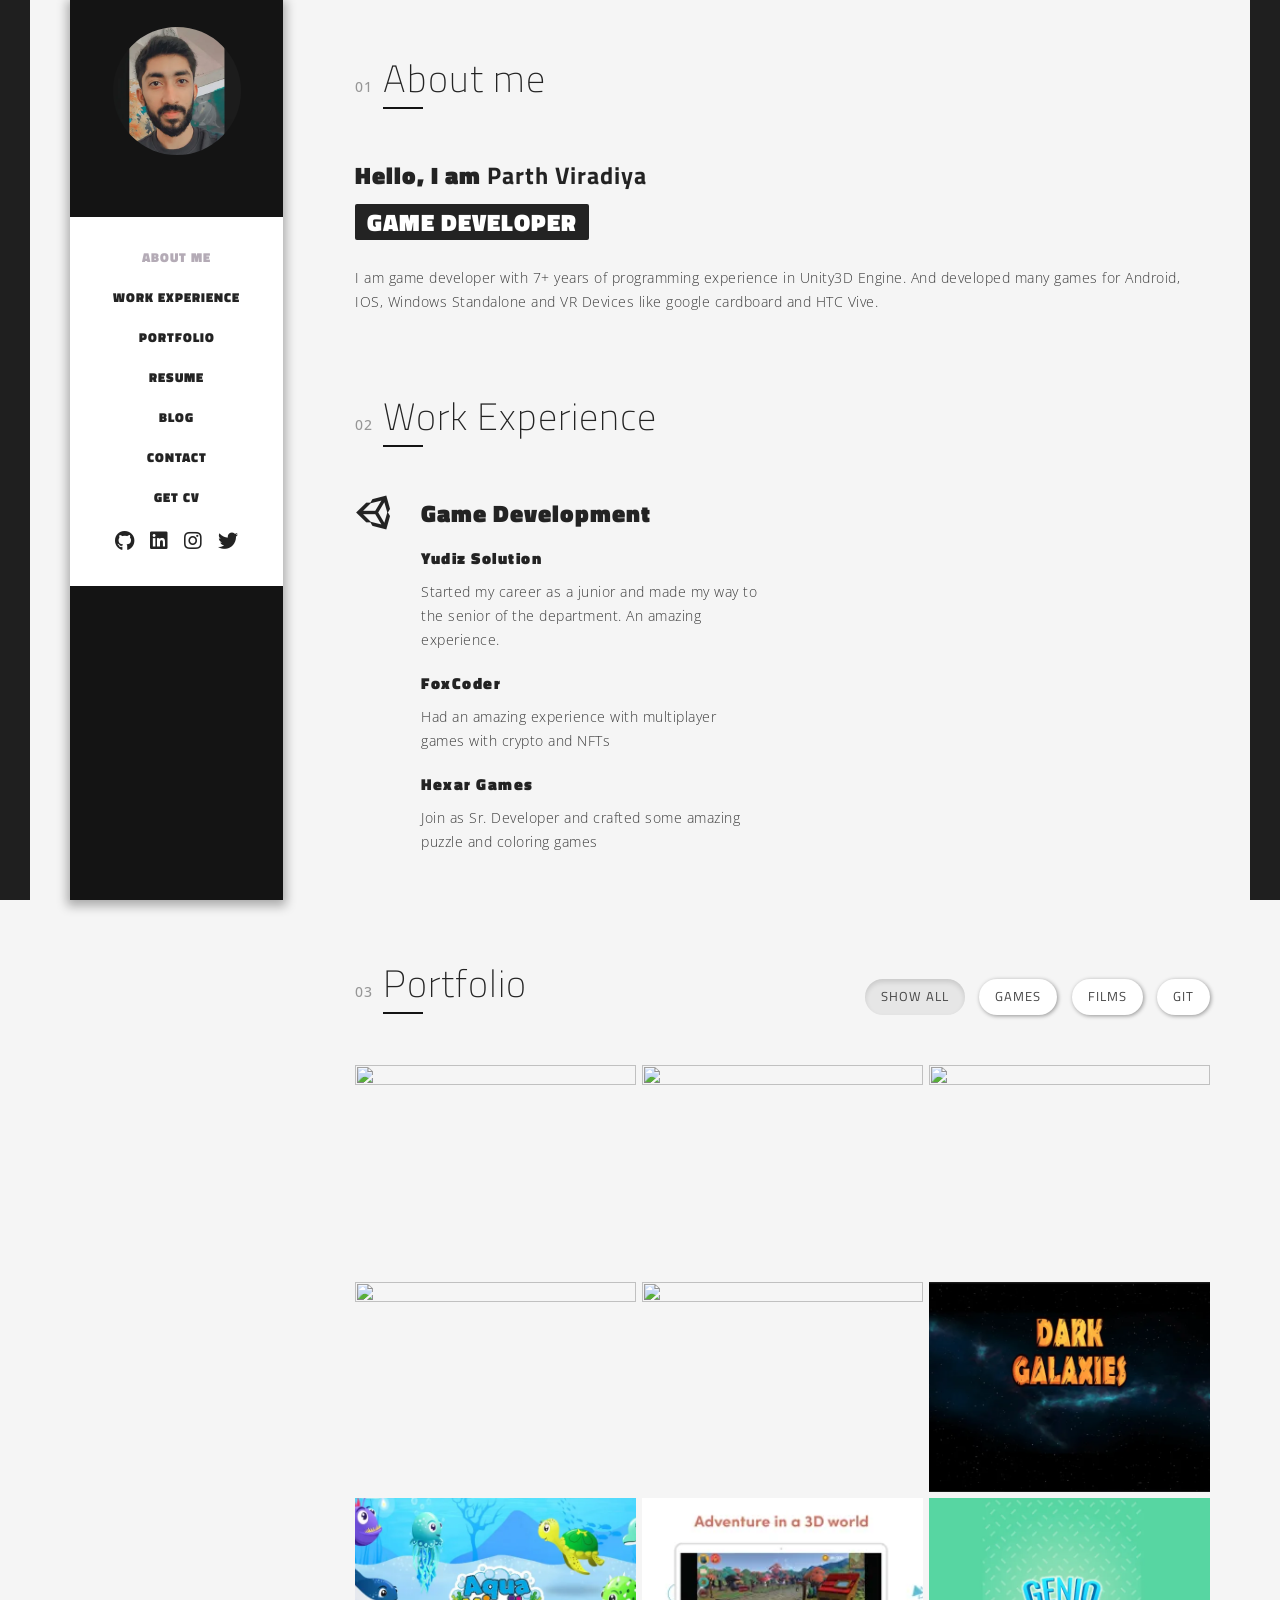
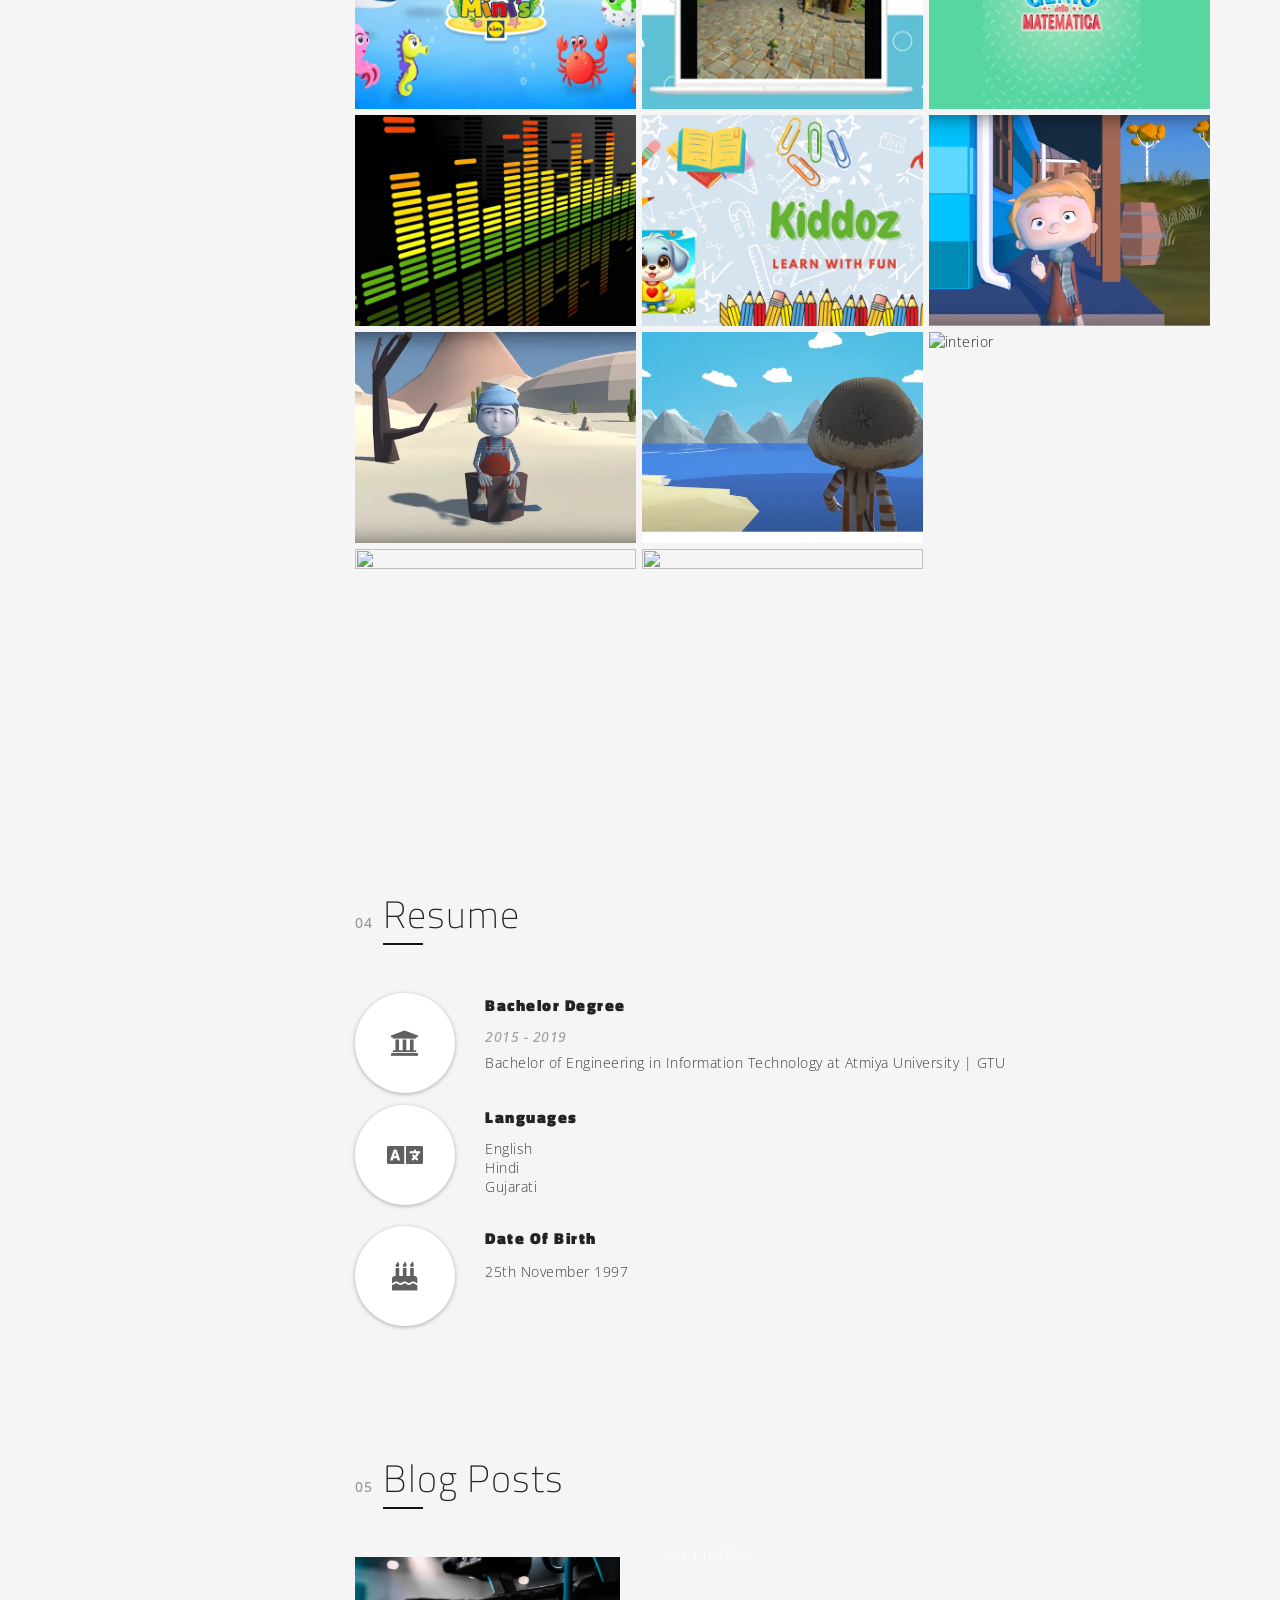
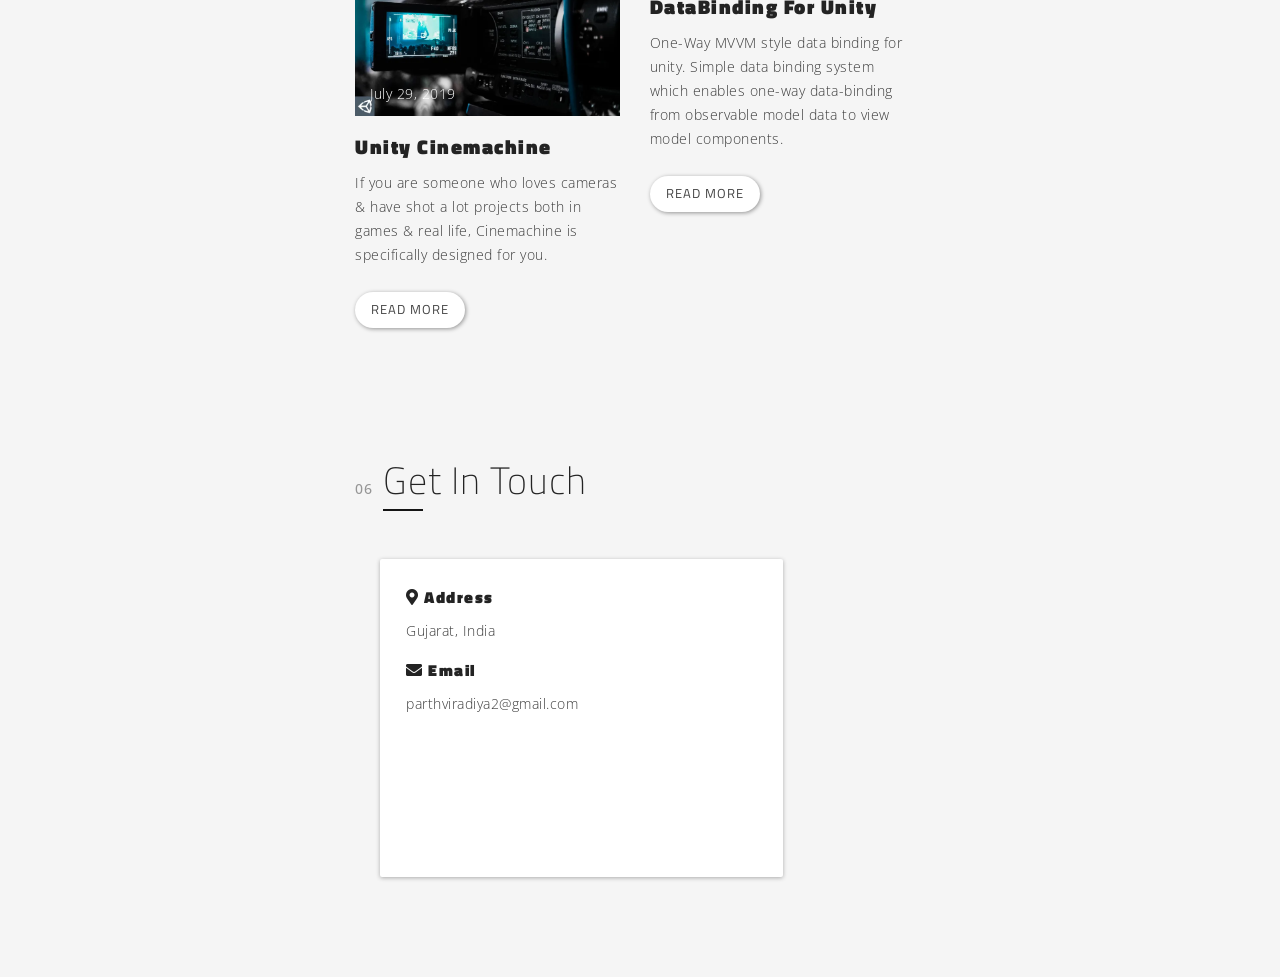
==== commit 996f8500: "Optimize portfolio assets and update projects Convert portfolio images to WebP, add lazy loading and" ====
--- a/index.html
+++ b/index.html
@@ -3,7 +3,7 @@
 
 <head>
     <meta charset="utf-8">
-    <meta name="description" content="">
+    <meta name="description" content="Parth Viradiya - Unity game developer. Portfolio of mobile games for Android and iOS, films and projects.">
     <meta name="keywords" content="">
     <meta name="author" content="">
     <meta http-equiv="X-UA-Compatible" content="IE=edge">
@@ -14,30 +14,19 @@
     <!-- ##### STYLESHEETS ##### -->
     <!-- Bootstrap -->
     <link href="css/bootstrap.min.css" rel="stylesheet">
-    <!-- Owl Carousel -->
-    <link href="css/owl.carousel.css" rel="stylesheet">
-    <link href="css/owl.theme.default.css" rel="stylesheet">
     <!-- Magnific popup -->
     <link href="css/magnific-popup.min.css" rel="stylesheet">
-    <!-- Icons Fonts -->
-    <link href="icons-fonts/style.css" rel="stylesheet">
     <!-- Main styles -->
     <link href="css/styles.min.css" rel="stylesheet">
     <!-- Responsive styles -->
     <link href="css/responsive.min.css" rel="stylesheet">
-    <!-- Preloader -->
-    <link href="css/preloader.min.css" rel="stylesheet">
-    <!-- Font Awesome Icons -->
-    <!-- <link href="font-awesome/css/font-awesome.min.css" rel="stylesheet"> -->
-    <script src="https://kit.fontawesome.com/52221fdb36.js" crossorigin="anonymous"></script>
+    <!-- Font Awesome Icons (non-blocking) -->
+    <link rel="stylesheet" href="https://cdnjs.cloudflare.com/ajax/libs/font-awesome/5.15.4/css/all.min.css" media="print" onload="this.media='all'">
+    <noscript><link rel="stylesheet" href="https://cdnjs.cloudflare.com/ajax/libs/font-awesome/5.15.4/css/all.min.css"></noscript>
     <!-- Google Fonts -->
-    <link rel="stylesheet" href="https://maxcdn.bootstrapcdn.com/font-awesome/4.6.1/css/font-awesome.min.css">
-    <link
-        href='https://fonts.googleapis.com/css?family=Titillium+Web:400,200,200italic,300,300italic,400italic,600,600italic,700'
-        rel='stylesheet' type='text/css'>
-    <link
-        href='https://fonts.googleapis.com/css?family=Open+Sans:400,300,300italic,400italic,600,600italic,700,800,700italic'
-        rel='stylesheet' type='text/css'>
+    <link rel="preconnect" href="https://fonts.googleapis.com">
+    <link rel="preconnect" href="https://fonts.gstatic.com" crossorigin>
+    <link href="https://fonts.googleapis.com/css2?family=Open+Sans:ital,wght@0,300;0,400;0,600;0,700;1,400&family=Titillium+Web:ital,wght@0,200;0,400;0,600;0,700;1,600&display=swap" rel="stylesheet">
 
     <!-- Global site tag (gtag.js) - Google Analytics -->
     <script async src="https://www.googletagmanager.com/gtag/js?id=G-ZW6GBGNZ03"></script>
@@ -50,21 +39,6 @@
 </head>
 
 <body>
-    <!-- Preloader -->
-   <div class="preloader">
-        <div class="gooey">
-            <span class="dot"></span>
-            <div class="dots">
-              <span></span>
-              <span></span>
-              <span></span>
-            </div>
-        </div>
-        <!-- <span class="loader"> -->
-            <!-- <span class="loader-inner"></span> -->
-        <!-- </span> -->
-    </div>
-    <!-- end Preloader -->
 
     <div class="right-br"></div>
 
@@ -78,9 +52,9 @@
             <div class="col-xs-12 col-sm-2 sidebar">
                 <div class="col-sm-2 sidebarWrapper">
                     <!-- Avatar -->
-                    <img class="user-pic" src="images/resume.jpg" alt="">
+                    <img class="user-pic" src="images/resume.webp" alt="">
                     <div class="signature">
-                        <!-- <img class="img-responsive" alt="signature" src="images/signature.png"> -->
+                        <!-- <img loading="lazy" decoding="async" class="img-responsive" alt="signature" src="images/signature.png"> -->
                     </div>
 
                     <!-- Menu -->
@@ -111,10 +85,10 @@
                                 <a href="files/ParthViradiyaCV.pdf" target="_blank">Get cv</a>
                             </li>
                             <div class="sosialbar signature">
-                                <a href="https://github.com/Parthviradiya" target="_blank"><i class="fa fa-github"></i></a>
-                                <a href="https://www.linkedin.com/in/parth-viradiya-a70443118"  target="_blank"><i class="fa fa-linkedin"></i></a>
-                                <a href="https://www.instagram.com/parth.viradiya"  target="_blank"><i class="fa fa-instagram"></i></a>
-                                <a href="https://twitter.com/parthviradiya2"  target="_blank"><i class="fa fa-twitter"></i></a>
+                                <a href="https://github.com/Parthviradiya" target="_blank"><i class="fab fa-github"></i></a>
+                                <a href="https://www.linkedin.com/in/parth-viradiya-a70443118"  target="_blank"><i class="fab fa-linkedin"></i></a>
+                                <a href="https://www.instagram.com/parth.viradiya"  target="_blank"><i class="fab fa-instagram"></i></a>
+                                <a href="https://twitter.com/parthviradiya2"  target="_blank"><i class="fab fa-twitter"></i></a>
                             </div>
                         </ul>
                     </div><!-- end Menu -->
@@ -145,7 +119,7 @@
                         </div><!-- end Section Title -->
                         <h1>Hello, I am <strong>Parth Viradiya</strong> <br><span class="bg-color">Game
                                 Developer</span></h1>
-                        <p>I am game developer with 5+ years of programming experience in Unity3D Engine.
+                        <p>I am game developer with 7+ years of programming experience in Unity3D Engine.
                             And developed many games for Android, IOS, Windows Standalone and VR Devices like
                             google
                             cardboard and HTC Vive. </p>
@@ -245,11 +219,71 @@
                         </div><!-- end Section Title -->
                         <div class="row">
                             <div id="mix-container">
+                                <!--Merge Forever Start-->
+                                <div class="col-xs-12 col-sm-4 mix projects">
+                                    <div class="imageWrapper">
+                                        <a class="lightbox" href="#popup-17">
+                                            <img loading="lazy" decoding="async" src="https://play-lh.googleusercontent.com/Nmmn6Srvplg9ad7vonTzPlNuy7GG6cQT9ugBnUgDVo5FNx0nRVDcLpx1FK02B5E9QLywrwZlDVtxK16wjaPZPeE=w240-h480-rw" alt=""><!-- Image 2 source -->
+                                            <div class="imageHover">
+                                                <div>
+                                                    <h3>Merge Forever</h3>
+                                                    <span>Unity | Android</span>
+                                                </div>
+                                            </div>
+                                        </a>
+                                        <!-- popup content -->
+                                        <div id="popup-17" class="mfp-hide popup-box">
+                                            <img loading="lazy" decoding="async" src="https://play-lh.googleusercontent.com/Nmmn6Srvplg9ad7vonTzPlNuy7GG6cQT9ugBnUgDVo5FNx0nRVDcLpx1FK02B5E9QLywrwZlDVtxK16wjaPZPeE=w240-h480-rw" alt=""><!-- Image 2 source -->
+                                            <div>
+                                                <h3>Merge Forever</h3>
+                                                <p>Travel the world. Merge your way forward. Uncover the mysteries waiting at every destination. Merge Forever is a merge adventure where you travel from city to city with your partner, combining items and exploring a world filled with stories, secrets and unexpected surprises.</p>
+                                                    <div class="box">
+                                                        <a class="btn btn-default" href="https://play.google.com/store/apps/details?id=com.merge.games.forever"
+                                                            target="_blank">
+                                                            <i class="fab fa-google-play"></i>
+                                                        </a>
+                                                    </div>
+                                            </div>
+                                        </div>
+                                        <!-- end popup content -->
+                                    </div>
+                                </div>
+                                <!--Merge Forever END-->
+                                <!--Cubescapes Start-->
+                                <div class="col-xs-12 col-sm-4 mix projects">
+                                    <div class="imageWrapper">
+                                        <a class="lightbox" href="#popup-18">
+                                            <img loading="lazy" decoding="async" src="https://play-lh.googleusercontent.com/G2wyf2sNeSzW-JMK4hUFXzEfbq93HMaBZFpCJ92s6_Z4ryTw9L4Zmne298TAgrmAzJZ2M-LWgdnkBTSoUnBeJg=w240-h480-rw" alt=""><!-- Image 2 source -->
+                                            <div class="imageHover">
+                                                <div>
+                                                    <h3>Cubescapes</h3>
+                                                    <span>Unity | Android</span>
+                                                </div>
+                                            </div>
+                                        </a>
+                                        <!-- popup content -->
+                                        <div id="popup-18" class="mfp-hide popup-box">
+                                            <img loading="lazy" decoding="async" src="https://play-lh.googleusercontent.com/G2wyf2sNeSzW-JMK4hUFXzEfbq93HMaBZFpCJ92s6_Z4ryTw9L4Zmne298TAgrmAzJZ2M-LWgdnkBTSoUnBeJg=w240-h480-rw" alt=""><!-- Image 2 source -->
+                                            <div>
+                                                <h3>Cubescapes</h3>
+                                                <p>A fun and free block blast puzzle game where every move challenges your brain and strategy. Match colorful blocks on an 8x8 board, clear multiple lines for powerful combos, keep your streaks going and watch the cubes crush in a cascade of color.</p>
+                                                    <div class="box">
+                                                        <a class="btn btn-default" href="https://play.google.com/store/apps/details?id=com.hexargames.cubescapes"
+                                                            target="_blank">
+                                                            <i class="fab fa-google-play"></i>
+                                                        </a>
+                                                    </div>
+                                            </div>
+                                        </div>
+                                        <!-- end popup content -->
+                                    </div>
+                                </div>
+                                <!--Cubescapes END-->
                                 <!--Super Match Factory Start-->
                                 <div class="col-xs-12 col-sm-4 mix projects">
                                     <div class="imageWrapper">
                                         <a class="lightbox" href="#popup-16">
-                                            <img src="https://play-lh.googleusercontent.com/prr2_nCFivaHqKH71Q4xNxLjnwt628Kogcc0rqVO3KDwxTAnW-NuslXYQDcYbI4akUwm=w240-h480-rw" alt=""><!-- Image 2 source -->
+                                            <img loading="lazy" decoding="async" src="https://play-lh.googleusercontent.com/prr2_nCFivaHqKH71Q4xNxLjnwt628Kogcc0rqVO3KDwxTAnW-NuslXYQDcYbI4akUwm=w240-h480-rw" alt=""><!-- Image 2 source -->
                                             <div class="imageHover">
                                                 <div>
                                                     <h3>Super Match Factory!</h3>
@@ -259,7 +293,7 @@
                                         </a>
                                         <!-- popup content -->
                                         <div id="popup-16" class="mfp-hide popup-box">
-                                            <img src="https://play-lh.googleusercontent.com/prr2_nCFivaHqKH71Q4xNxLjnwt628Kogcc0rqVO3KDwxTAnW-NuslXYQDcYbI4akUwm=w240-h480-rw" alt=""><!-- Image 2 source -->
+                                            <img loading="lazy" decoding="async" src="https://play-lh.googleusercontent.com/prr2_nCFivaHqKH71Q4xNxLjnwt628Kogcc0rqVO3KDwxTAnW-NuslXYQDcYbI4akUwm=w240-h480-rw" alt=""><!-- Image 2 source -->
                                             <div>
                                                 <h3>Super Match Factory!</h3>
                                                 <p>Welcome to the captivating world of our triple match games! Mix and match it! A unique triple matching game that not only enhances your logic and sorting skills but also provides incredible joy in playing. Find mesmerizing 3D items, conquer levels, and accumulate stars and rewards to unlock even more exciting three match puzzle content!</p>
@@ -282,7 +316,7 @@
                                 <div class="col-xs-12 col-sm-4 mix projects">
                                     <div class="imageWrapper">
                                         <a class="lightbox" href="#popup-14">
-                                            <img src="https://play-lh.googleusercontent.com/jhXUOkJz--m_XkohfzF7W1einIdu8SGeKNbt9WqzJ4jhB8dG1DT5Bvi9QLyQlTz2gIEv=w240-h480-rw" alt=""><!-- Image 2 source -->
+                                            <img loading="lazy" decoding="async" src="https://play-lh.googleusercontent.com/jhXUOkJz--m_XkohfzF7W1einIdu8SGeKNbt9WqzJ4jhB8dG1DT5Bvi9QLyQlTz2gIEv=w240-h480-rw" alt=""><!-- Image 2 source -->
                                             <div class="imageHover">
                                                 <div>
                                                     <h3>Royal Mansion</h3>
@@ -292,7 +326,7 @@
                                         </a>
                                         <!-- popup content -->
                                         <div id="popup-14" class="mfp-hide popup-box">
-                                            <img src="https://play-lh.googleusercontent.com/jhXUOkJz--m_XkohfzF7W1einIdu8SGeKNbt9WqzJ4jhB8dG1DT5Bvi9QLyQlTz2gIEv=w240-h480-rw" alt=""><!-- Image 2 source -->
+                                            <img loading="lazy" decoding="async" src="https://play-lh.googleusercontent.com/jhXUOkJz--m_XkohfzF7W1einIdu8SGeKNbt9WqzJ4jhB8dG1DT5Bvi9QLyQlTz2gIEv=w240-h480-rw" alt=""><!-- Image 2 source -->
                                             <div>
                                                 <h3>Royal Mansion</h3>
                                                 <p>The sweetest match 3 Machingon Mansion building games! With a touch of royalty and addictive gameplay.</p>
@@ -312,7 +346,7 @@
                                  <div class="col-xs-12 col-sm-4 mix projects">
                                     <div class="imageWrapper">
                                         <a class="lightbox" href="#popup-15">
-                                            <img src="https://play-lh.googleusercontent.com/-HhjeeSGfX4GgiyH2aphMu7AKk43WgvwixH_lrJjsjyY2NWMdBV89BQcbjtbmHaglzI=w240-h480-rw" alt=""><!-- Image 2 source -->
+                                            <img loading="lazy" decoding="async" src="https://play-lh.googleusercontent.com/-HhjeeSGfX4GgiyH2aphMu7AKk43WgvwixH_lrJjsjyY2NWMdBV89BQcbjtbmHaglzI=w240-h480-rw" alt=""><!-- Image 2 source -->
                                             <div class="imageHover">
                                                 <div>
                                                     <h3>Sneaker Star</h3>
@@ -322,7 +356,7 @@
                                         </a>
                                         <!-- popup content -->
                                         <div id="popup-15" class="mfp-hide popup-box">
-                                            <img src="https://play-lh.googleusercontent.com/-HhjeeSGfX4GgiyH2aphMu7AKk43WgvwixH_lrJjsjyY2NWMdBV89BQcbjtbmHaglzI=w240-h480-rw" alt=""><!-- Image 2 source -->
+                                            <img loading="lazy" decoding="async" src="https://play-lh.googleusercontent.com/-HhjeeSGfX4GgiyH2aphMu7AKk43WgvwixH_lrJjsjyY2NWMdBV89BQcbjtbmHaglzI=w240-h480-rw" alt=""><!-- Image 2 source -->
                                             <div>
                                                 <h3>Sneaker Star</h3>
                                                 <p>Build and paint awesome sneakers in the new games from the creators of the Coolest Sneaker Games ever! Fun for sneakerheads, casual players, or anyone who wants to be creative & artistic!</p>
@@ -347,7 +381,7 @@
                                 <div class="col-xs-12 col-sm-4 mix projects">
                                     <div class="imageWrapper">
                                         <a class="lightbox" href="#popup-8">
-                                            <img src="images/Darkgalaxaies.png" alt=""><!-- Image 2 source -->
+                                            <img loading="lazy" decoding="async" src="images/Darkgalaxaies.webp" alt=""><!-- Image 2 source -->
                                             <div class="imageHover">
                                                 <div>
                                                     <h3>Darkgalaxies</h3>
@@ -357,7 +391,7 @@
                                         </a>
                                         <!-- popup content -->
                                         <div id="popup-8" class="mfp-hide popup-box">
-                                            <img src="images/Darkgalaxaies.png" alt=""><!-- Image 2 source -->
+                                            <img loading="lazy" decoding="async" src="images/Darkgalaxaies.webp" alt=""><!-- Image 2 source -->
                                             <div>
                                                 <h3>Darkgalaxies</h3>
                                                 <p>In the year 2028, after much turmoil and strife humanity finally attained world unity. After an unprecedented age of global rebellion humanity managed to look past the scars of the past and move onto greater things. By the year 2032, humans completed their first space station. It was a huge achievement from every nation on earth who finally realised what could be achieved when everyone worked together in the pursuit of bettering the species. By the year 2036 humanity was now moving beyond the planet earth and sailing the stars.
@@ -381,7 +415,7 @@
                                 <div class="col-xs-12 col-sm-4 mix projects">
                                     <div class="imageWrapper">
                                         <a class="lightbox" href="#popup-1">
-                                            <img src="images/Aqyamini.jpg" alt=""><!-- Image 1 source -->
+                                            <img loading="lazy" decoding="async" src="images/Aqyamini.webp" alt=""><!-- Image 1 source -->
                                             <div class="imageHover">
                                                 <div>
                                                     <h3>Lidl Aquamini</h3>
@@ -391,7 +425,7 @@
                                         </a>
                                         <!-- popup content -->
                                         <div id="popup-1" class="mfp-hide popup-box">
-                                            <img src="images/Aqyamini.jpg" alt=""><!-- Image 1 source -->
+                                            <img loading="lazy" decoding="async" src="images/Aqyamini.webp" alt=""><!-- Image 1 source -->
                                             <div>
                                                 <h3>Lidl Aquamini</h3>
                                                 <p>A fun way to teach children about the cleanliness of our Oceans so
@@ -416,7 +450,7 @@
                                 <div class="col-xs-12 col-sm-4 mix projects">
                                     <div class="imageWrapper">
                                         <a class="lightbox" href="#popup-7">
-                                            <img src="images/problemscape.webp" alt=""><!-- Image 2 source -->
+                                            <img loading="lazy" decoding="async" src="images/problemscape.webp" alt=""><!-- Image 2 source -->
                                             <div class="imageHover">
                                                 <div>
                                                     <h3>ProblemScape</h3>
@@ -426,7 +460,7 @@
                                         </a>
                                         <!-- popup content -->
                                         <div id="popup-7" class="mfp-hide popup-box">
-                                            <img src="images/problemscape.webp" alt=""><!-- Image 2 source -->
+                                            <img loading="lazy" decoding="async" src="images/problemscape.webp" alt=""><!-- Image 2 source -->
                                             <div>
                                                 <h3>ProblemScape</h3>
                                                 <p>A problem-based learning game that puts a spotlight on applications of algebra and makes math meaningful!
@@ -451,7 +485,7 @@
                                 <div class="col-xs-12 col-sm-4 mix projects">
                                     <div class="imageWrapper">
                                         <a class="lightbox" href="#popup-2">
-                                            <img src="images/genio.jpg" alt=""><!-- Image 2 source -->
+                                            <img loading="lazy" decoding="async" src="images/genio.webp" alt=""><!-- Image 2 source -->
                                             <div class="imageHover">
                                                 <div>
                                                     <h3>Geniodella Matematica</h3>
@@ -461,7 +495,7 @@
                                         </a>
                                         <!-- popup content -->
                                         <div id="popup-2" class="mfp-hide popup-box">
-                                            <img src="images/genio.jpg" alt=""><!-- Image 2 source -->
+                                            <img loading="lazy" decoding="async" src="images/genio.webp" alt=""><!-- Image 2 source -->
                                             <div>
                                                 <h3>Geniodella Matematica</h3>
                                                 <p>Test your math skill and accuracy with this game, this game is for
@@ -488,7 +522,7 @@
                                 <div class="col-xs-12 col-sm-4 mix github">
                                     <div class="imageWrapper">
                                         <a class="lightbox" href="#popup-3">
-                                            <img src="images/audio.jpg" alt=""><!-- Image 2 source -->
+                                            <img loading="lazy" decoding="async" src="images/audio.webp" alt=""><!-- Image 2 source -->
                                             <div class="imageHover">
                                                 <div>
                                                     <h3>Audio Manager</h3>
@@ -498,7 +532,7 @@
                                         </a>
                                         <!-- popup content -->
                                         <div id="popup-3" class="mfp-hide popup-box">
-                                            <img src="images/audio.jpg" alt=""><!-- Image 2 source -->
+                                            <img loading="lazy" decoding="async" src="images/audio.webp" alt=""><!-- Image 2 source -->
                                             <div>
                                                 <h3>Audio Manager</h3>
                                                 <p>A simple AudioManager that helps you to make easy way to manage all the sound and effects in your game.</p>
@@ -517,7 +551,7 @@
                                 <div class="col-xs-12 col-sm-4 mix projects">
                                     <div class="imageWrapper">
                                         <a class="lightbox" href="#popup-4">
-                                            <img src="images/growkids.png" alt=""><!-- Image 2 source -->
+                                            <img loading="lazy" decoding="async" src="images/growkids.webp" alt=""><!-- Image 2 source -->
                                             <div class="imageHover">
                                                 <div>
                                                     <h3>Kiddoz : Learning Game</h3>
@@ -527,7 +561,7 @@
                                         </a>
                                         <!-- popup content -->
                                         <div id="popup-4" class="mfp-hide popup-box">
-                                            <img src="images/growkids.png" alt=""><!-- Image 2 source -->
+                                            <img loading="lazy" decoding="async" src="images/growkids.webp" alt=""><!-- Image 2 source -->
                                             <div>
                                                 <h3>Kiddoz : Learning Game</h3>
                                                 <p>Kids little mind are like sponges that are thirsty for knowledge.
@@ -549,7 +583,7 @@
                                 <div class="col-xs-12 col-sm-4 mix films">
                                     <div class="imageWrapper">
                                         <a class="lightbox" href="#popup-5">
-                                            <img src="images/film1.jpg" alt=""><!-- Image 2 source -->
+                                            <img loading="lazy" decoding="async" src="images/film1.webp" alt=""><!-- Image 2 source -->
                                             <div class="imageHover">
                                                 <div>
                                                     <h3>Nature Short Film</h3>
@@ -559,7 +593,7 @@
                                         </a>
                                         <!-- popup content -->
                                         <div id="popup-5" class="mfp-hide popup-box">
-                                            <img src="images/film1.jpg" alt=""><!-- Image 2 source -->
+                                            <img loading="lazy" decoding="async" src="images/film1.webp" alt=""><!-- Image 2 source -->
                                             <div>
                                                 <h3>Nature Short Film</h3>
                                                 <p>I have created this short flim using unity cinamachine.</p>
@@ -579,7 +613,7 @@
                                 <div class="col-xs-12 col-sm-4 mix films">
                                     <div class="imageWrapper">
                                         <a class="lightbox" href="#popup-6">
-                                            <img src="images/film2.jpg" alt=""><!-- Image 2 source -->
+                                            <img loading="lazy" decoding="async" src="images/film2.webp" alt=""><!-- Image 2 source -->
                                             <div class="imageHover">
                                                 <div>
                                                     <h3>Desert Short Film</h3>
@@ -589,7 +623,7 @@
                                         </a>
                                         <!-- popup content -->
                                         <div id="popup-6" class="mfp-hide popup-box">
-                                            <img src="images/film2.jpg" alt=""><!-- Image 2 source -->
+                                            <img loading="lazy" decoding="async" src="images/film2.webp" alt=""><!-- Image 2 source -->
                                             <div>
                                                 <h3>Desert Short Film</h3>
                                                 <p>I have created this short flim using unity cinamachine.</p>
@@ -609,7 +643,7 @@
                                 <div class="col-xs-12 col-sm-4 mix films">
                                     <div class="imageWrapper">
                                         <a class="lightbox" href="#popup-9">
-                                            <img src="images/thumbnail.png" alt=""><!-- Image 2 source -->
+                                            <img loading="lazy" decoding="async" src="images/thumbnail.webp" alt=""><!-- Image 2 source -->
                                             <div class="imageHover">
                                                 <div>
                                                     <h3>Beach Short Film</h3>
@@ -619,7 +653,7 @@
                                         </a>
                                         <!-- popup content -->
                                         <div id="popup-9" class="mfp-hide popup-box">
-                                            <img src="images/thumbnail.png" alt=""><!-- Image 2 source -->
+                                            <img loading="lazy" decoding="async" src="images/thumbnail.webp" alt=""><!-- Image 2 source -->
                                             <div>
                                                 <h3>Beach Short Film</h3>
                                                 <p>I have created this short flim using unity cinamachine.</p>
@@ -639,7 +673,7 @@
                                 <div class="col-xs-12 col-sm-4 mix films">
                                     <div class="imageWrapper">
                                         <a class="lightbox" href="#popup-11">
-                                            <img src="https://i3.ytimg.com/vi/yMK_HxHjpkU/maxresdefault.jpg" alt="interior">
+                                            <img loading="lazy" decoding="async" src="https://i3.ytimg.com/vi/yMK_HxHjpkU/maxresdefault.jpg" alt="interior">
                                             <div class="imageHover">
                                                 <div>
                                                     <h3>INTERIOR LIGHTING</h3>
@@ -649,7 +683,7 @@
                                         </a>
                                         <!-- popup content -->
                                         <div id="popup-11" class="mfp-hide popup-box">
-                                            <img src="https://i3.ytimg.com/vi/yMK_HxHjpkU/maxresdefault.jpg" alt="interior">
+                                            <img loading="lazy" decoding="async" src="https://i3.ytimg.com/vi/yMK_HxHjpkU/maxresdefault.jpg" alt="interior">
                                             <div>
                                                 <h3>INTERIOR LIGHTING</h3>
                                                 <p>Turn horrable interior scene into realistic using lightmaping in Unity3D</p>
@@ -669,7 +703,7 @@
                                 <div class="col-xs-12 col-sm-4 mix projects">
                                     <div class="imageWrapper">
                                         <a class="lightbox" href="#popup-10">
-                                            <img src="https://images.unsplash.com/photo-1626379953822-baec19c3accd?ixlib=rb-1.2.1&ixid=MnwxMjA3fDB8MHxwaG90by1wYWdlfHx8fGVufDB8fHx8&auto=format&fit=crop&w=1470&q=80" alt=""><!-- Image 2 source -->
+                                            <img loading="lazy" decoding="async" src="https://images.unsplash.com/photo-1626379953822-baec19c3accd?ixlib=rb-1.2.1&ixid=MnwxMjA3fDB8MHxwaG90by1wYWdlfHx8fGVufDB8fHx8&auto=format&fit=crop&w=800&q=75" alt=""><!-- Image 2 source -->
                                             <div class="imageHover">
                                                 <div>
                                                     <h3>Ludo AR</h3>
@@ -679,7 +713,7 @@
                                         </a>
                                         <!-- popup content -->
                                         <div id="popup-10" class="mfp-hide popup-box">
-                                            <img src="https://images.unsplash.com/photo-1626379953822-baec19c3accd?ixlib=rb-1.2.1&ixid=MnwxMjA3fDB8MHxwaG90by1wYWdlfHx8fGVufDB8fHx8&auto=format&fit=crop&w=1470&q=80" alt=""><!-- Image 2 source -->
+                                            <img loading="lazy" decoding="async" src="https://images.unsplash.com/photo-1626379953822-baec19c3accd?ixlib=rb-1.2.1&ixid=MnwxMjA3fDB8MHxwaG90by1wYWdlfHx8fGVufDB8fHx8&auto=format&fit=crop&w=800&q=75" alt=""><!-- Image 2 source -->
                                             <div>
                                                 <h3>Ludo AR</h3>
                                                 <p>This is a multiplayer AR game, you can play this game with maximum four players.</p>
@@ -699,7 +733,7 @@
                                 <div class="col-xs-12 col-sm-4 mix github">
                                     <div class="imageWrapper">
                                         <a class="lightbox" href="#popup-13">
-                                            <img src="https://images.unsplash.com/photo-1531403009284-440f080d1e12?ixlib=rb-1.2.1&ixid=MnwxMjA3fDB8MHxwaG90by1wYWdlfHx8fGVufDB8fHx8&auto=format&fit=crop&w=1470&q=80" alt=""><!-- Image 2 source -->
+                                            <img loading="lazy" decoding="async" src="https://images.unsplash.com/photo-1531403009284-440f080d1e12?ixlib=rb-1.2.1&ixid=MnwxMjA3fDB8MHxwaG90by1wYWdlfHx8fGVufDB8fHx8&auto=format&fit=crop&w=800&q=75" alt=""><!-- Image 2 source -->
                                             <div class="imageHover">
                                                 <div>
                                                     <h3>DataBinding For Unity</h3>
@@ -709,7 +743,7 @@
                                         </a>
                                         <!-- popup content -->
                                         <div id="popup-13" class="mfp-hide popup-box">
-                                            <img src="https://images.unsplash.com/photo-1531403009284-440f080d1e12?ixlib=rb-1.2.1&ixid=MnwxMjA3fDB8MHxwaG90by1wYWdlfHx8fGVufDB8fHx8&auto=format&fit=crop&w=1470&q=80" alt=""><!-- Image 2 source -->
+                                            <img loading="lazy" decoding="async" src="https://images.unsplash.com/photo-1531403009284-440f080d1e12?ixlib=rb-1.2.1&ixid=MnwxMjA3fDB8MHxwaG90by1wYWdlfHx8fGVufDB8fHx8&auto=format&fit=crop&w=800&q=75" alt=""><!-- Image 2 source -->
                                             <div>
                                                 <h3>DataBinding For Unity</h3>
                                                 <p>One-Way MVVM style data binding for unity. Simple data binding system which enables one-way data-binding from observable model data to view model components.</p>
@@ -725,37 +759,6 @@
                                     </div>
                                 </div>
                                 <!--Data Bind END-->
-                                
-                                <!--Word Play Start-->
-                                <div class="col-xs-12 col-sm-4 mix projects">
-                                    <div class="imageWrapper">
-                                        <a class="lightbox" href="#popup-16">
-                                            <img src="https://play-lh.googleusercontent.com/GyUYyRCqN4CyWNnN22_snWDoxYifzwBJj9-w7M7UxWWWjYQTHdI9MChpM3ZYr4MpXA4=w240-h480-rw" alt=""><!-- Image 2 source -->
-                                            <div class="imageHover">
-                                                <div>
-                                                    <h3>Word Play</h3>
-                                                    <span>Unity | Android</span>
-                                                </div>
-                                            </div>
-                                        </a>
-                                        <!-- popup content -->
-                                        <div id="popup-16" class="mfp-hide popup-box">
-                                            <img src="https://play-lh.googleusercontent.com/GyUYyRCqN4CyWNnN22_snWDoxYifzwBJj9-w7M7UxWWWjYQTHdI9MChpM3ZYr4MpXA4=w240-h480-rw" alt=""><!-- Image 2 source -->
-                                            <div>
-                                                <h3>Word Play</h3>
-                                                <p>Are you a word puzzle games master? Whether you are a fan of classic crossword puzzles or are just hopping on viral new word game trends, Wordplay: crossword puzzle games will get you thinking.</p>
-                                                    <div class="box">
-                                                        <a class="btn btn-default" href="https://play.google.com/store/apps/details?id=com.madfox.games.wordplay" width="640" height="480" allow="autoplay"
-                                                            target="_blank">
-                                                            <i class="fab fa-google-play"></i>
-                                                        </a>
-                                                    </div>
-                                            </div>
-                                        </div>
-                                        <!-- end popup content -->
-                                    </div>
-                                </div>
-                                <!--Word Play END-->
                             </div>
                         </div>
                     </div>
@@ -834,7 +837,7 @@
                             <!-- Blog Post 1 -->
                             <div class="col-sm-4">
                                 <div class="blog-img">
-                                    <img src="images/blog1.png" alt="">
+                                    <img loading="lazy" decoding="async" src="images/blog1.webp" alt="">
                                     <span class="card-title post-ver-date"><span class="icon_calendar"
                                             aria-hidden="true"></span> July 29, 2019</span>
                                 </div>
@@ -853,7 +856,7 @@
                             <!-- Start Blog Post 2 -->
                             <div class="col-sm-4">
                                 <div class="blog-img">
-                                    <img src="https://images.unsplash.com/photo-1504164996022-09080787b6b3?ixlib=rb-1.2.1&ixid=MnwxMjA3fDB8MHxwaG90by1wYWdlfHx8fGVufDB8fHx8&auto=format&fit=crop&w=1470&q=80" alt="">
+                                    <img loading="lazy" decoding="async" src="https://images.unsplash.com/photo-1504164996022-09080787b6b3?ixlib=rb-1.2.1&ixid=MnwxMjA3fDB8MHxwaG90by1wYWdlfHx8fGVufDB8fHx8&auto=format&fit=crop&w=800&q=75" alt="">
                                     <span class="card-title post-ver-date"><span class="icon_calendar"
                                             aria-hidden="true"></span> July 11, 2022</span>
                                 </div>
@@ -895,7 +898,7 @@
                                             <p>Gujarat, India </p>
                                         </li>
                                         <li>
-                                            <h3><span class="fa fa-envelope" aria-hidden="true"></span> Email</h3>
+                                            <h3><span class="fas fa-envelope" aria-hidden="true"></span> Email</h3>
                                             <p>parthviradiya2@gmail.com</p>
                                         </li>
                                     </ul>
@@ -934,17 +937,15 @@
 
     <!-- ##### JAVASCRIPTS ##### -->
     <!-- jQuery Library -->
-    <script src="js/jquery.min.js"></script>
+    <script defer src="js/jquery.min.js"></script>
     <!-- Bootstrap js -->
-    <script src="js/bootstrap.min.js"></script>
-    <!-- Retina Graphics -->
-    <script src="js/retina.min.js"></script>
+    <script defer src="js/bootstrap.min.js"></script>
     <!-- Magnific popup -->
-    <script src="js/jquery.magnific-popup.min.js"></script>
+    <script defer src="js/jquery.magnific-popup.min.js"></script>
     <!-- Theme Plugins -->
-    <script src="js/theme-plugins.min.js"></script>
+    <script defer src="js/theme-plugins.min.js"></script>
     <!-- Custom Scripts -->
-    <script src="js/scripts.min.js"></script>
+    <script defer src="js/scripts.min.js"></script>
 </body>
 
 </html>
--- a/css/styles.min.css
+++ b/css/styles.min.css
@@ -303,6 +303,12 @@
     width: 100%;
 	transition: all 300ms ease-in-out 0s;
 }
+/* uniform thumbnail tiles so the grid has no gaps */
+.portfolioWrapper .imageWrapper > a > img {
+    display: block;
+    aspect-ratio: 4 / 3;
+    object-fit: cover;
+}
 .portfolioWrapper .imageHover:hover {
     transform: scale(1.1);
     z-index: 999;
